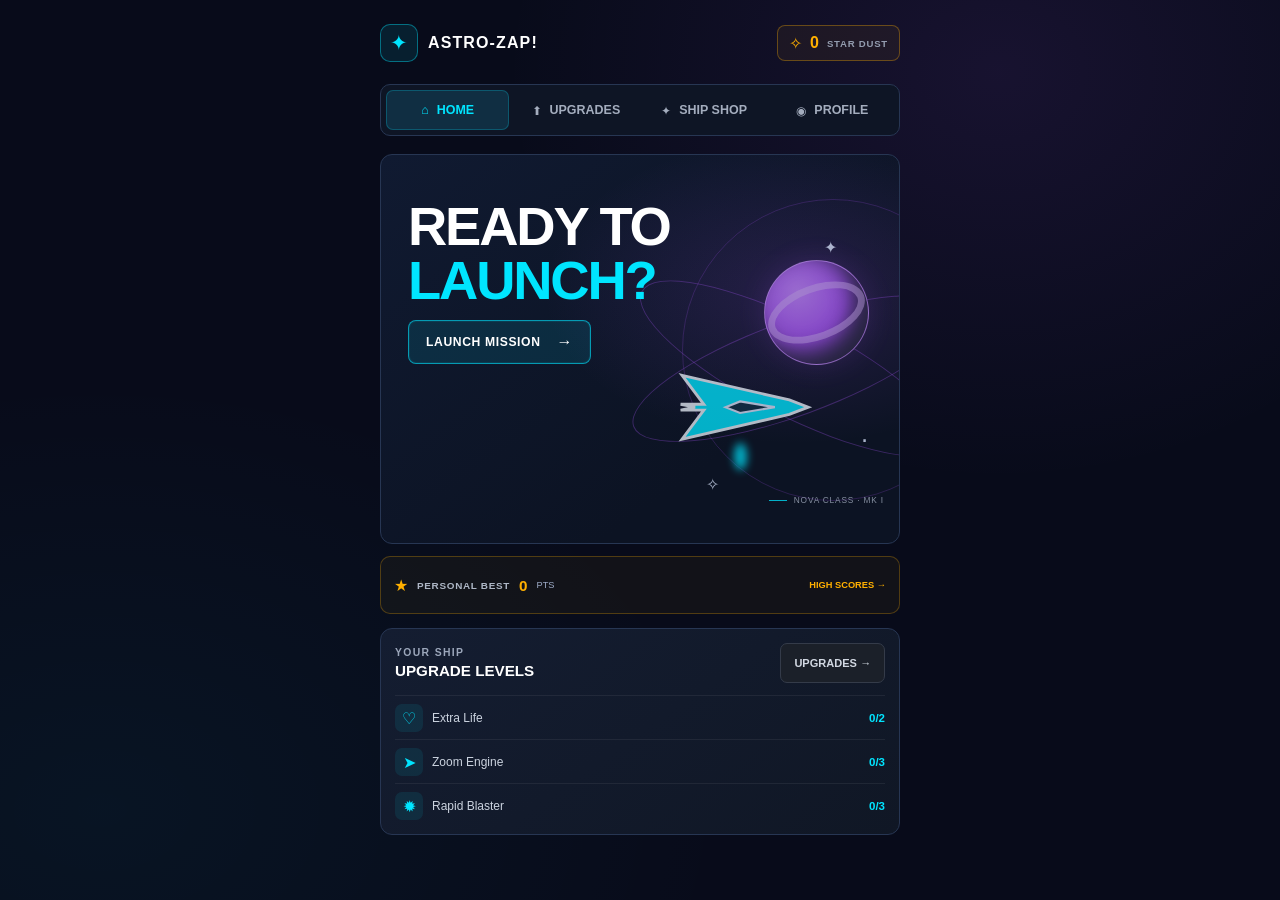
==== shooter.html @ 571e2b68 "new home screen" ====
<!DOCTYPE html>
<html lang="en">
<head>
  <meta charset="UTF-8">
  <meta name="viewport" content="width=device-width, initial-scale=1.0">
  <meta name="theme-color" content="#080B1A">
  <title>Astro-Zap! - Space Rock Blaster</title>
  <link rel="stylesheet" href="shooter.css">
</head>
<body>
  <main class="game home-screen">
    <header class="topbar">
      <a class="brand" href="#" data-view-link="home" aria-label="Astro-Zap home">
        <span class="brand-mark" aria-hidden="true">✦</span>
        <span class="brand-name">ASTRO-ZAP!</span>
      </a>
      <div class="wallet" aria-label="Star dust balance">
        <span aria-hidden="true">✧</span>
        <span id="dust">0</span>
        <span class="wallet-label">STAR DUST</span>
      </div>
    </header>

    <nav class="main-nav" aria-label="Main menu">
      <button class="nav-button active" type="button" data-view="home">⌂ <span>HOME</span></button>
      <button class="nav-button" type="button" data-view="upgrades">⬆ <span>UPGRADES</span></button>
      <button class="nav-button" type="button" data-view="shop">✦ <span>SHIP SHOP</span></button>
      <button class="nav-button" type="button" data-view="profile">◉ <span>PROFILE</span></button>
    </nav>

    <section class="page home-page" data-page="home">
      <div class="home-layout">
        <div class="hero-panel">
          <div class="hero-copy">
            <h1>READY TO<br><span>LAUNCH?</span></h1>
            <button class="primary-button" id="start-button" type="button">LAUNCH MISSION <span aria-hidden="true">→</span></button>
          </div>
          <div class="hero-art" aria-hidden="true">
            <div class="orbit orbit-one"></div>
            <div class="orbit orbit-two"></div>
            <div class="planet"></div>
            <div class="ship-preview" id="hero-ship">
              <span class="ship-flame"></span>
              <svg viewBox="0 0 100 72" role="presentation">
                <path class="ship-wing" d="M9 14 83 31 96 36 83 41 9 58 24 38H8l10-2-10-2h16z"></path>
                <path class="ship-glass" d="m49 32 24 4-24 4-10-4z"></path>
              </svg>
            </div>
            <span class="art-star star-a">✦</span><span class="art-star star-b">·</span><span class="art-star star-c">✧</span>
            <div class="hero-art-caption"><span class="caption-line"></span><span id="equipped-skin-label">NOVA CLASS · MK I</span></div>
          </div>
        </div>

      </div>
      <button class="home-best-card" type="button" data-view="scores" aria-label="View high scores">
        <span class="home-best-icon" aria-hidden="true">★</span>
        <span class="home-best-label">PERSONAL BEST</span>
        <strong id="home-best">0</strong>
        <span class="home-best-unit">PTS</span>
        <span class="home-best-link">HIGH SCORES →</span>
      </button>
      <section class="home-upgrade-panel" aria-labelledby="home-upgrades-title">
        <div class="home-upgrade-heading">
          <div><p class="eyebrow">YOUR SHIP</p><h2 id="home-upgrades-title">UPGRADE LEVELS</h2></div>
          <button class="text-button" type="button" data-view="upgrades">UPGRADES →</button>
        </div>
        <div class="home-upgrade-levels" id="home-upgrade-levels"></div>
      </section>
    </section>

    <section class="page menu-page profile-page" data-page="profile" hidden>
      <div class="page-heading"><div><p class="eyebrow">YOUR FLIGHT LOG</p><h1>PILOT PROFILE</h1><p>Your records and ship progress.</p></div><span class="page-badge">✧ <span class="dust-balance">0</span> DUST</span></div>
      <div class="profile-stats">
        <article class="profile-stat"><span class="record-icon">★</span><span><span class="record-label">PERSONAL BEST</span><strong id="profile-best">0</strong></span><span class="record-unit">PTS</span></article>
        <article class="profile-stat"><span class="record-icon dust-icon">✧</span><span><span class="record-label">STAR DUST</span><strong id="profile-dust">0</strong></span><span class="record-unit">DUST</span></article>
      </div>
      <div class="profile-upgrades-heading"><div><p class="eyebrow">YOUR SHIP</p><h2>UPGRADE LEVELS</h2></div><button class="text-button" type="button" data-view="upgrades">UPGRADE SHIP →</button></div>
      <div class="profile-upgrades" id="profile-upgrades"></div>
    </section>

    <section class="page menu-page" data-page="upgrades" hidden>
      <div class="page-heading"><div><p class="eyebrow">TUNE UP YOUR RIDE</p><h1>SHIP UPGRADES</h1><p>Small tweaks, big space-pilot energy.</p></div><span class="page-badge">✧ <span class="dust-balance">0</span> DUST</span></div>
      <div class="upgrade-grid" id="upgrade-list"></div>
    </section>

    <section class="page menu-page" data-page="shop" hidden>
      <div class="page-heading"><div><p class="eyebrow">LOOK COOL OUT THERE</p><h1>THE SHIP SHOP</h1><p>Pick a paint job and make the cosmos your runway.</p></div><span class="page-badge">✧ <span class="dust-balance">0</span> DUST</span></div>
      <div class="shop-grid" id="skin-list"></div>
    </section>

    <section class="page menu-page" data-page="scores" hidden>
      <div class="page-heading"><div><p class="eyebrow">YOUR GREATEST FLIGHT</p><h1>HIGH SCORES</h1><p>Your personal records are saved on this device.</p></div><span class="score-trophy">🏆</span></div>
      <div class="leaderboard-card">
        <div class="leaderboard-header"><span>RANK</span><span>PILOT</span><span>BEST RUN</span></div>
        <div class="leaderboard-row"><span class="rank-badge">01</span><span class="pilot-name"><span class="pilot-avatar">✦</span> YOU <small>LOCAL CHAMPION</small></span><strong id="leaderboard-best">0 <small>PTS</small></strong></div>
        <p class="leaderboard-note">Your top score is saved in this browser. Online leaderboards are not available yet.</p>
      </div>
    </section>

    <section class="game-page" id="game-page" hidden>
      <div class="game-bar">
        <button class="back-button" id="menu-button" type="button">☰ MENU</button>
        <div class="stats" aria-label="Current run stats">
          <div><span class="stat-label">SCORE</span><span class="stat-value" id="score">0000</span></div>
          <div><span class="stat-label">LIVES</span><span class="stat-value" id="lives">1</span></div>
        </div>
      </div>
      <div class="game-canvas-wrap">
        <canvas id="game-canvas" width="500" height="800" aria-label="Move the ship at the bottom, shoot asteroids falling from above"></canvas>
        <div class="overlay" id="overlay" hidden>
          <h2 id="overlay-title">PAUSED</h2>
          <p id="overlay-message"></p>
          <button class="primary-button" id="continue-button" type="button">CONTINUE</button>
          <button class="primary-button" id="replay-button" type="button" hidden>FLY AGAIN</button>
          <button class="text-button" id="quit-button" type="button">QUIT TO HANGAR</button>
        </div>
      </div>
      <p class="instructions">MOVE <strong>← →</strong><span>•</span> <strong>AUTO FIRE</strong><span>•</span> MENU <strong>MENU</strong></p>
      <div class="touch-controls" aria-label="Movement controls">
        <button type="button" data-key="ArrowLeft" aria-label="Move left">←</button>
        <button type="button" data-key="ArrowRight" aria-label="Move right">→</button>
      </div>
    </section>
  </main>

  <script>
    (() => {
      const canvas = document.querySelector("#game-canvas");
      const ctx = canvas.getContext("2d");
      const overlay = document.querySelector("#overlay");
      const overlayTitle = document.querySelector("#overlay-title");
      const overlayMessage = document.querySelector("#overlay-message");
      const replayButton = document.querySelector("#replay-button");
      const continueButton = document.querySelector("#continue-button");
      const quitButton = document.querySelector("#quit-button");
      const menuButton = document.querySelector("#menu-button");
      const scoreElement = document.querySelector("#score");
      const livesElement = document.querySelector("#lives");
      const dustElement = document.querySelector("#dust");
      const profileBestElement = document.querySelector("#profile-best");
      const homeBestElement = document.querySelector("#home-best");
      const profileDustElement = document.querySelector("#profile-dust");
      const profileUpgradeList = document.querySelector("#profile-upgrades");
      const homeUpgradeList = document.querySelector("#home-upgrade-levels");
      const bestScoreElement = document.querySelector("#leaderboard-best");
      const upgradeList = document.querySelector("#upgrade-list");
      const skinList = document.querySelector("#skin-list");
      const gamePage = document.querySelector("#game-page");
      const width = canvas.width;
      const height = canvas.height;
      const saveKey = "astroZapProgress";
      const upgradeInfo = {
        hull: { name: "Extra Life", description: "Start each mission with one more life.", icon: "♡", prices: [45, 135] },
        engine: { name: "Zoom Engine", description: "Movement speed multiplies with every level.", icon: "➤", prices: [35, 100, 280] },
        blaster: { name: "Rapid Blaster", description: "Fire rate multiplies with every level.", icon: "✹", prices: [40, 115, 320] }
      };
      const skins = [
        { id: "nova", name: "Nova", subtitle: "THE CLASSIC", color: "#00E5FF", price: 0 },
        { id: "sunbeam", name: "Sunbeam", subtitle: "GOLDEN GLOW", color: "#ffc766", price: 60 },
        { id: "berry", name: "Berry Blast", subtitle: "BERRY BRIGHT", color: "#ff77ba", price: 90 },
        { id: "mint", name: "Mint Chip", subtitle: "COOL & CRISP", color: "#73f0bd", price: 120 }
      ];
      const keys = new Set();
      const stars = Array.from({ length: 90 }, () => ({
        x: Math.random() * width,
        y: Math.random() * height,
        size: Math.random() * 1.8 + 0.4,
        speed: Math.random() * 22 + 10
      }));

      let player;
      let bullets;
      let asteroids;
      let particles;
      let score = 0;
      let lives = 1;
      let spawnTimer = 0;
      let shotTimer = 0;
      let cosmicSpawnTimer = 0;
      let lastTime = 0;
      let playing = false;
      let paused = false;
      let animationFrame = 0;
      let view = "home";
      let progress = loadProgress();

      function loadProgress() {
        const defaults = { dust: 0, best: 0, upgrades: { hull: 0, engine: 0, blaster: 0 }, ownedSkins: ["nova"], equippedSkin: "nova" };
        try {
          const saved = JSON.parse(localStorage.getItem(saveKey) || "null");
          if (!saved || typeof saved !== "object") return defaults;
          const upgrades = {};
          for (const [key, info] of Object.entries(upgradeInfo)) {
            upgrades[key] = Number.isInteger(saved.upgrades?.[key]) ? Math.max(0, Math.min(info.prices.length, saved.upgrades[key])) : 0;
          }
          const ownedSkins = Array.isArray(saved.ownedSkins) ? skins.filter(skin => skin.id === "nova" || saved.ownedSkins.includes(skin.id)).map(skin => skin.id) : ["nova"];
          return {
            dust: Number.isFinite(saved.dust) ? Math.max(0, Math.floor(saved.dust)) : 0,
            best: Number.isFinite(saved.best) ? Math.max(0, Math.floor(saved.best)) : 0,
            upgrades,
            ownedSkins,
            equippedSkin: ownedSkins.includes(saved.equippedSkin) ? saved.equippedSkin : "nova"
          };
        } catch (error) {
          console.warn("Could not load Astro-Zap progress; starting a fresh profile.", error);
          return defaults;
        }
      }

      function saveProgress() {
        try {
          localStorage.setItem(saveKey, JSON.stringify(progress));
        } catch (error) {
          console.error("Could not save Astro-Zap progress. Progress may not persist after closing this page.", error);
        }
      }

      function showView(nextView) {
        if (playing && nextView !== "game") return;
        view = nextView;
        document.querySelector(".game").classList.toggle("playing", nextView === "game");
        document.querySelector(".game").classList.toggle("home-screen", nextView === "home");
        document.querySelector(".game").classList.toggle("profile-screen", nextView === "profile");
        document.querySelectorAll("[data-page]").forEach(page => {
          page.hidden = page.dataset.page !== nextView;
        });
        gamePage.hidden = nextView !== "game";
        document.querySelectorAll(".nav-button").forEach(button => {
          button.classList.toggle("active", button.dataset.view === nextView);
        });
        document.querySelector(".main-nav").hidden = nextView === "game";
        if (nextView !== "game") renderProgress();
      }

      function equippedSkin() {
        return skins.find(skin => skin.id === progress.equippedSkin) || skins[0];
      }

      function renderProgress() {
        dustElement.textContent = progress.dust;
        homeBestElement.textContent = progress.best.toLocaleString();
        profileDustElement.textContent = progress.dust.toLocaleString();
        profileBestElement.textContent = progress.best.toLocaleString();
        bestScoreElement.textContent = `${progress.best.toLocaleString()} PTS`;
        document.querySelectorAll(".dust-balance").forEach(element => element.textContent = progress.dust);
        const skin = equippedSkin();
        document.querySelector("#equipped-skin-label").textContent = `${skin.name.toUpperCase()} CLASS · MK I`;
        document.querySelector("#hero-ship").style.setProperty("--ship-color", skin.color);
        renderHomeUpgradeLevels();
        renderProfileUpgrades();
        renderUpgrades();
        renderSkins();
      }

      function renderHomeUpgradeLevels() {
        homeUpgradeList.replaceChildren();
        for (const [id, info] of Object.entries(upgradeInfo)) {
          const level = progress.upgrades[id];
          const item = document.createElement("div");
          item.className = "home-upgrade-level";
          const icon = document.createElement("span");
          icon.className = "home-upgrade-icon";
          icon.textContent = info.icon;
          const name = document.createElement("span");
          name.className = "home-upgrade-name";
          name.textContent = info.name;
          const value = document.createElement("strong");
          value.textContent = `${level}/${info.prices.length}`;
          item.append(icon, name, value);
          homeUpgradeList.append(item);
        }
      }

      function renderProfileUpgrades() {
        profileUpgradeList.replaceChildren();
        for (const [id, info] of Object.entries(upgradeInfo)) {
          const level = progress.upgrades[id];
          const card = document.createElement("article");
          card.className = "profile-upgrade-card";
          const icon = document.createElement("span");
          icon.className = "upgrade-icon";
          icon.textContent = info.icon;
          const details = document.createElement("div");
          details.className = "profile-upgrade-details";
          const name = document.createElement("strong");
          name.textContent = info.name;
          const description = document.createElement("small");
          description.textContent = id === "hull"
            ? `Starts each run with ${1 + level} ${1 + level === 1 ? "life" : "lives"}`
            : id === "engine"
              ? `${Math.round((1.16 ** level - 1) * 100)}% movement speed bonus`
              : `${Math.round((1 / 0.82 ** level - 1) * 100)}% faster firing`;
          details.append(name, description);
          const levelText = document.createElement("span");
          levelText.className = "profile-upgrade-level";
          levelText.textContent = `LVL ${level}/${info.prices.length}`;
          card.append(icon, details, levelText);
          profileUpgradeList.append(card);
        }
      }

      function renderUpgrades() {
        upgradeList.replaceChildren();
        for (const [id, info] of Object.entries(upgradeInfo)) {
          const level = progress.upgrades[id];
          const maxed = level >= info.prices.length;
          const price = info.prices[level];
          const bonus = id === "hull"
            ? "+1 starting life"
            : id === "engine"
              ? `${Math.round((1.16 ** (level + 1) / 1.16 ** level - 1) * 100)}% faster movement`
              : `${Math.round((1 / 0.82 - 1) * 100)}% faster fire rate`;
          const card = document.createElement("article");
          card.className = "upgrade-card";
          card.innerHTML = `<div class="upgrade-card-top"><span class="upgrade-icon">${info.icon}</span><span class="level-chip">LEVEL ${level} / ${info.prices.length}</span></div><h2>${info.name}</h2><p>${info.description}</p><div class="level-track">${info.prices.map((_, index) => `<span class="${index < level ? "filled" : ""}"></span>`).join("")}</div><div class="upgrade-card-bottom"><span class="upgrade-bonus">${maxed ? "MAX LEVEL!" : bonus}</span><button class="buy-button" type="button" data-upgrade="${id}" ${maxed || progress.dust < price ? "disabled" : ""}>${maxed ? "MAXED" : `✧ ${price} · UPGRADE`}</button></div>`;
          upgradeList.append(card);
        }
      }

      function renderSkins() {
        skinList.replaceChildren();
        for (const skin of skins) {
          const owned = progress.ownedSkins.includes(skin.id);
          const equipped = progress.equippedSkin === skin.id;
          const card = document.createElement("article");
          card.className = `skin-card${equipped ? " equipped" : ""}`;
          card.innerHTML = `<div class="skin-preview" style="--skin-color:${skin.color}"><span class="preview-stars">✦　·　✧</span><svg viewBox="0 0 100 72" aria-hidden="true"><path d="M9 14 83 31 96 36 83 41 9 58 24 38H8l10-2-10-2h16z"></path><path class="preview-glass" d="m49 32 24 4-24 4-10-4z"></path></svg><span class="skin-rarity">${skin.subtitle}</span></div><div class="skin-card-footer"><span><strong>${skin.name}</strong><small>${skin.subtitle}</small></span><button class="skin-button" type="button" data-skin="${skin.id}" ${equipped || (!owned && progress.dust < skin.price) ? "disabled" : ""}>${equipped ? "EQUIPPED" : owned ? "EQUIP" : `✧ ${skin.price}`}</button></div>`;
          skinList.append(card);
        }
      }

      function buyUpgrade(id) {
        const info = upgradeInfo[id];
        if (!info) return;
        const level = progress.upgrades[id];
        const price = info.prices[level];
        if (price === undefined || progress.dust < price) return;
        progress.dust -= price;
        progress.upgrades[id]++;
        saveProgress();
        renderProgress();
      }

      function selectSkin(id) {
        const skin = skins.find(item => item.id === id);
        if (!skin) return;
        if (!progress.ownedSkins.includes(id)) {
          if (progress.dust < skin.price) return;
          progress.dust -= skin.price;
          progress.ownedSkins.push(id);
        }
        progress.equippedSkin = id;
        saveProgress();
        renderProgress();
      }

      function resetGame() {
        player = {
          x: width / 2,
          y: height - 70,
          radius: 16,
          speed: 260 * 1.16 ** progress.upgrades.engine,
          invulnerable: 0,
          lives: 1 + progress.upgrades.hull
        };
        bullets = [];
        asteroids = [];
        particles = [];
        score = 0;
        lives = player.lives;
        spawnTimer = 0.5;
        shotTimer = 0;
        cosmicSpawnTimer = 0;
        scoreElement.textContent = "0000";
        livesElement.textContent = lives;
      }

      function startGame() {
        cancelAnimationFrame(animationFrame);
        resetGame();
        keys.clear();
        playing = true;
        paused = false;
        showView("game");
        overlay.hidden = true;
        lastTime = performance.now();
        animationFrame = requestAnimationFrame(loop);
      }

      function endGame() {
        playing = false;
        paused = false;
        const earnedDust = Math.floor(score / 10);
        progress.dust += earnedDust;
        const newRecord = score > progress.best;
        progress.best = Math.max(progress.best, score);
        saveProgress();
        renderProgress();
        overlayTitle.textContent = newRecord ? "NEW PERSONAL BEST!" : "MISSION COMPLETE!";
        overlayMessage.textContent = `You scored ${score} points and collected ${earnedDust} Star Dust.`;
        continueButton.hidden = true;
        replayButton.hidden = false;
        quitButton.textContent = "QUIT";
        overlay.hidden = false;
      }

      function addAsteroid() {
        const rare = Math.random() < 0.02;
        const radius = rare ? 22 + Math.random() * 13 : 15 + Math.random() * 28;
        asteroids.push({
          x: radius + Math.random() * (width - radius * 2),
          y: -radius,
          radius,
          speed: rare
            ? (110 + Math.random() * 45 + Math.min(score * 0.12, 100)) * 1.5
            : 90 + Math.random() * 65 + Math.min(score * 0.12, 100),
          hp: rare ? 3 : radius < 25 ? 1 : radius < 35 ? 2 : 3,
          maxHp: rare ? 3 : radius < 25 ? 1 : radius < 35 ? 2 : 3,
          points: rare ? 75 : radius < 25 ? 10 : radius < 35 ? 20 : 30,
          rare,
          rotation: Math.random() * Math.PI * 2,
          spin: (Math.random() - 0.5) * 2.3,
          shape: Array.from({ length: 9 }, () => 0.76 + Math.random() * 0.38)
        });
      }

      function addCosmicObject(kind) {
        const objectSettings = {
          planet: { radius: 38, hp: 4, points: 100, speed: 82 + Math.random() * 24 },
          galaxy: { radius: 48, hp: 6, points: 200, speed: 72 + Math.random() * 20 },
          universe: { radius: 58, hp: 8, points: 300, speed: 62 + Math.random() * 18 }
        };
        const settings = objectSettings[kind];
        asteroids.push({
          kind,
          x: settings.radius + 10 + Math.random() * (width - (settings.radius + 10) * 2),
          y: -settings.radius,
          radius: settings.radius,
          speed: settings.speed,
          hp: settings.hp,
          maxHp: settings.hp,
          points: settings.points,
          rotation: Math.random() * Math.PI * 2,
          spin: (Math.random() - 0.5) * 0.35
        });
      }

      function burst(x, y, color, count) {
        for (let i = 0; i < count; i++) {
          const angle = Math.random() * Math.PI * 2;
          const speed = 35 + Math.random() * 150;
          particles.push({
            x, y,
            vx: Math.cos(angle) * speed,
            vy: Math.sin(angle) * speed,
            life: 0.25 + Math.random() * 0.45,
            maxLife: 0.7,
            size: 1.5 + Math.random() * 3,
            color
          });
        }
      }

      function movePlayer(delta) {
        let x = 0;
        if (keys.has("ArrowLeft") || keys.has("KeyA")) x--;
        if (keys.has("ArrowRight") || keys.has("KeyD")) x++;
        player.x = Math.max(player.radius + 8, Math.min(width - player.radius - 8, player.x + x * player.speed * delta));
      }

      function update(delta) {
        for (const star of stars) {
          star.y += star.speed * delta;
          if (star.y > height) {
            star.y = 0;
            star.x = Math.random() * width;
          }
        }

        movePlayer(delta);
        player.invulnerable = Math.max(0, player.invulnerable - delta);
        shotTimer -= delta;
        if (shotTimer <= 0) {
          bullets.push({ x: player.x, y: player.y - 20, speed: 510 });
          shotTimer = Math.max(0.055, 0.2 * 0.82 ** progress.upgrades.blaster);
        }

        spawnTimer -= delta;
        if (spawnTimer <= 0) {
          addAsteroid();
          spawnTimer = Math.max(0.38, 1.05 - score / 1800) + Math.random() * 0.45;
        }

        cosmicSpawnTimer -= delta;
        const cosmicStage = score >= 3000 ? "universe" : score >= 1500 ? "galaxy" : score >= 500 ? "planet" : null;
        if (cosmicStage && cosmicSpawnTimer <= 0) {
          addCosmicObject(cosmicStage);
          cosmicSpawnTimer = cosmicStage === "planet" ? 8 : cosmicStage === "galaxy" ? 10 : 12;
        }

        for (const bullet of bullets) bullet.y -= bullet.speed * delta;
        bullets = bullets.filter(bullet => bullet.y > -10);

        for (const asteroid of asteroids) {
          asteroid.y += asteroid.speed * delta;
          asteroid.rotation += asteroid.spin * delta;
          if (asteroid.y > height + asteroid.radius) asteroid.gone = true;
        }

        for (const asteroid of asteroids) {
          for (const bullet of bullets) {
            const dx = asteroid.x - bullet.x;
            const dy = asteroid.y - bullet.y;
            if (!asteroid.gone && !bullet.gone && dx * dx + dy * dy < asteroid.radius * asteroid.radius) {
              bullet.gone = true;
              asteroid.hp--;
              if (asteroid.hp <= 0) {
                asteroid.gone = true;
                score += asteroid.points;
                scoreElement.textContent = String(score).padStart(4, "0");
                burst(asteroid.x, asteroid.y, asteroid.rare ? "#FF477E" : "#FFB000", asteroid.rare ? 26 : 15);
              } else {
                burst(asteroid.x, asteroid.y, "#DCE7FF", 5);
              }
            }
          }

          const dx = asteroid.x - player.x;
          const dy = asteroid.y - player.y;
          const hitDistance = asteroid.radius + player.radius * 0.7;
          if (!asteroid.gone && player.invulnerable <= 0 && dx * dx + dy * dy < hitDistance * hitDistance) {
            asteroid.gone = true;
            lives--;
            livesElement.textContent = lives;
            player.invulnerable = 1.2;
            burst(player.x, player.y, "#FF477E", 22);
            if (lives <= 0) {
              endGame();
              return;
            }
          }
        }

        bullets = bullets.filter(bullet => !bullet.gone);
        asteroids = asteroids.filter(asteroid => !asteroid.gone);
        for (const particle of particles) {
          particle.x += particle.vx * delta;
          particle.y += particle.vy * delta;
          particle.life -= delta;
        }
        particles = particles.filter(particle => particle.life > 0);
      }

      function drawShip() {
        if (player.invulnerable > 0 && Math.floor(player.invulnerable * 12) % 2 === 0) return;
        const color = equippedSkin().color;
        ctx.save();
        ctx.translate(player.x, player.y);
        ctx.shadowBlur = 18;
        ctx.shadowColor = color;
        ctx.fillStyle = color;
        ctx.beginPath();
        ctx.moveTo(0, -22);
        ctx.lineTo(-15, 15);
        ctx.lineTo(0, 9);
        ctx.lineTo(15, 15);
        ctx.closePath();
        ctx.fill();
        ctx.fillStyle = color;
        ctx.beginPath();
        ctx.moveTo(-5, 14);
        ctx.lineTo(0, 25 + Math.random() * 8);
        ctx.lineTo(5, 14);
        ctx.closePath();
        ctx.fill();
        ctx.restore();
      }

      function drawAsteroid(asteroid) {
        if (asteroid.kind) {
          drawCosmicObject(asteroid);
          drawAsteroidHealth(asteroid);
          return;
        }
        const rainbowHue = (performance.now() / 8 + asteroid.rotation * 50) % 360;
        const rockColor = asteroid.rare ? `hsl(${rainbowHue} 95% 62%)` : "#A855F7";
        ctx.save();
        ctx.translate(asteroid.x, asteroid.y);
        ctx.rotate(asteroid.rotation);
        ctx.shadowBlur = 12;
        ctx.shadowColor = rockColor;
        ctx.fillStyle = rockColor;
        ctx.strokeStyle = asteroid.rare ? `hsl(${(rainbowHue + 65) % 360} 100% 82%)` : "#D8B4FE";
        ctx.lineWidth = 2;
        ctx.beginPath();
        asteroid.shape.forEach((scale, index) => {
          const angle = index / asteroid.shape.length * Math.PI * 2;
          const x = Math.cos(angle) * asteroid.radius * scale;
          const y = Math.sin(angle) * asteroid.radius * scale;
          if (index === 0) ctx.moveTo(x, y);
          else ctx.lineTo(x, y);
        });
        ctx.closePath();
        ctx.fill();
        ctx.stroke();
        if (asteroid.rare) {
          ctx.strokeStyle = `hsl(${(rainbowHue + 180) % 360} 100% 68%)`;
          ctx.lineWidth = 1.5;
          ctx.beginPath();
          ctx.arc(0, 0, asteroid.radius + 5, 0, Math.PI * 2);
          ctx.stroke();
        }
        ctx.restore();
        if (asteroid.maxHp > 1) drawAsteroidHealth(asteroid);
      }

      function drawAsteroidHealth(asteroid) {
        const barWidth = asteroid.radius * 1.2;
        ctx.save();
        ctx.fillStyle = "#202638";
        ctx.fillRect(asteroid.x - barWidth / 2, asteroid.y + asteroid.radius + 8, barWidth, 3);
        ctx.fillStyle = asteroid.kind ? "#FFB000" : asteroid.rare ? "#FFB000" : "#00E5FF";
        ctx.fillRect(asteroid.x - barWidth / 2, asteroid.y + asteroid.radius + 8, barWidth * asteroid.hp / asteroid.maxHp, 3);
        ctx.restore();
      }

      function drawCosmicObject(object) {
        ctx.save();
        ctx.translate(object.x, object.y);
        ctx.rotate(object.rotation);
        const palette = object.kind === "planet"
          ? ["#69d6ff", "#5431a8"]
          : object.kind === "galaxy"
            ? ["#ff9aeb", "#6a35d4"]
            : ["#fff2a6", "#e64e9d"];
        const glow = ctx.createRadialGradient(-object.radius * 0.35, -object.radius * 0.4, object.radius * 0.08, 0, 0, object.radius);
        glow.addColorStop(0, palette[0]);
        glow.addColorStop(1, palette[1]);
        ctx.shadowColor = palette[0];
        ctx.shadowBlur = 20;
        ctx.fillStyle = glow;
        if (object.kind === "planet") {
          ctx.strokeStyle = `${palette[0]}cc`;
          ctx.lineWidth = 4;
          ctx.beginPath();
          ctx.ellipse(0, 0, object.radius * 1.45, object.radius * 0.35, 0, 0, Math.PI * 2);
          ctx.stroke();
          ctx.beginPath();
          ctx.arc(0, 0, object.radius, 0, Math.PI * 2);
          ctx.fill();
        } else if (object.kind === "galaxy") {
          ctx.beginPath();
          ctx.ellipse(0, 0, object.radius, object.radius * 0.58, 0, 0, Math.PI * 2);
          ctx.fill();
          ctx.strokeStyle = "#f4d8ffbb";
          ctx.lineWidth = 2;
          for (let arm = 0; arm < 3; arm++) {
            ctx.beginPath();
            ctx.ellipse(0, 0, object.radius * (0.45 + arm * 0.18), object.radius * (0.2 + arm * 0.07), arm * Math.PI / 3, 0, Math.PI * 2);
            ctx.stroke();
          }
          ctx.fillStyle = "#fff5ff";
          ctx.beginPath();
          ctx.arc(0, 0, object.radius * 0.12, 0, Math.PI * 2);
          ctx.fill();
        } else {
          ctx.beginPath();
          ctx.arc(0, 0, object.radius, 0, Math.PI * 2);
          ctx.fill();
          ctx.fillStyle = "#101326";
          ctx.beginPath();
          ctx.arc(0, 0, object.radius * 0.36, 0, Math.PI * 2);
          ctx.fill();
          ctx.strokeStyle = "#fff2aacc";
          ctx.lineWidth = 3;
          ctx.beginPath();
          ctx.ellipse(0, 0, object.radius * 1.25, object.radius * 0.48, 0, 0, Math.PI * 2);
          ctx.stroke();
        }
        ctx.restore();
      }

      function drawSpaceBackground() {
        ctx.fillStyle = "#080B1A";
        ctx.fillRect(0, 0, width, height);
        ctx.save();
        ctx.fillStyle = "#DCE7FF";
        for (const star of stars) {
          ctx.globalAlpha = 0.35 + star.size / 3;
          ctx.fillRect(star.x, star.y, star.size, star.size);
        }
        ctx.restore();
      }

      function draw() {
        ctx.clearRect(0, 0, width, height);
        drawSpaceBackground();

        ctx.save();
        ctx.shadowBlur = 12;
        ctx.shadowColor = "#38BDF8";
        ctx.fillStyle = "#38BDF8";
        for (const bullet of bullets) {
          ctx.beginPath();
          ctx.ellipse(bullet.x, bullet.y, 2.5, 8, 0, 0, Math.PI * 2);
          ctx.fill();
        }
        ctx.restore();

        for (const asteroid of asteroids) drawAsteroid(asteroid);
        for (const particle of particles) {
          ctx.globalAlpha = Math.max(0, particle.life / particle.maxLife);
          ctx.fillStyle = particle.color;
          ctx.fillRect(particle.x, particle.y, particle.size, particle.size);
        }
        ctx.globalAlpha = 1;
        drawShip();
      }

      function loop(now) {
        if (!playing || paused) return;
        const delta = Math.min((now - lastTime) / 1000, 0.04);
        lastTime = now;
        update(delta);
        draw();
        if (playing) animationFrame = requestAnimationFrame(loop);
      }

      function pauseGame() {
        if (!playing || paused) return;
        paused = true;
        cancelAnimationFrame(animationFrame);
        keys.clear();
        overlayTitle.textContent = "PAUSED";
        overlayMessage.textContent = "Take a breather, pilot.";
        continueButton.hidden = false;
        replayButton.hidden = true;
        quitButton.textContent = "QUIT";
        overlay.hidden = false;
      }

      function continueGame() {
        if (!playing || !paused) return;
        paused = false;
        keys.clear();
        overlay.hidden = true;
        lastTime = performance.now();
        animationFrame = requestAnimationFrame(loop);
      }

      function quitToHangar() {
        playing = false;
        paused = false;
        cancelAnimationFrame(animationFrame);
        keys.clear();
        overlay.hidden = true;
        showView("home");
      }

      window.addEventListener("keydown", event => {
        if (["ArrowLeft", "ArrowRight", "ArrowUp", "ArrowDown"].includes(event.code)) event.preventDefault();
        keys.add(event.code);
      });
      window.addEventListener("keyup", event => keys.delete(event.code));
      window.addEventListener("blur", () => keys.clear());
      document.querySelectorAll("[data-view]").forEach(button => {
        button.addEventListener("click", () => showView(button.dataset.view));
      });
      document.querySelectorAll("[data-view-link]").forEach(button => {
        button.addEventListener("click", event => {
          event.preventDefault();
          showView(button.dataset.viewLink);
        });
      });
      document.querySelector("#start-button").addEventListener("click", startGame);
      replayButton.addEventListener("click", startGame);
      menuButton.addEventListener("click", pauseGame);
      continueButton.addEventListener("click", continueGame);
      quitButton.addEventListener("click", quitToHangar);
      window.addEventListener("keydown", event => {
        if (event.code === "Escape" && playing && !paused) {
          event.preventDefault();
          pauseGame();
        }
      });
      upgradeList.addEventListener("click", event => {
        const button = event.target.closest("[data-upgrade]");
        if (button) buyUpgrade(button.dataset.upgrade);
      });
      skinList.addEventListener("click", event => {
        const button = event.target.closest("[data-skin]");
        if (button) selectSkin(button.dataset.skin);
      });
      document.querySelectorAll(".touch-controls button").forEach(button => {
        const key = button.dataset.key;
        button.addEventListener("pointerdown", event => {
          event.preventDefault();
          keys.add(key);
          if (button.setPointerCapture) button.setPointerCapture(event.pointerId);
          button.classList.add("pressed");
        });
        const release = () => {
          keys.delete(key);
          button.classList.remove("pressed");
        };
        button.addEventListener("pointerup", release);
        button.addEventListener("pointercancel", release);
        button.addEventListener("lostpointercapture", release);
      });

      resetGame();
      draw();
      renderProgress();
    })();
  </script>
</body>
</html>
---- shooter.css ----
:root {
  color-scheme: dark;
  font-family: "Segoe UI", sans-serif;
  --space: #080B1A;
  --panel: #11182a;
  --panel-raised: #151e34;
  --line: #273653;
  --cyan: #00E5FF;
  --purple: #A855F7;
  --pink: #FF477E;
  --blue: #38BDF8;
  --gold: #FFB000;
  --star: #DCE7FF;
  --white: #FFFFFF;
  --muted: #9eacc8;
  background: var(--space);
  color: #FFFFFF;
  font-synthesis: none;
}

* { box-sizing: border-box; }
[hidden] { display: none !important; }

body {
  min-width: 320px;
  min-height: 100vh;
  margin: 0;
  padding: 24px 18px 40px;
  background:
    radial-gradient(ellipse at 78% 8%, #A855F719, transparent 35%),
    radial-gradient(ellipse at 8% 90%, #00E5FF0b, transparent 38%),
    var(--space);
}

button { font: inherit; }
button:focus-visible, a:focus-visible { outline: 3px solid #b9c8ff; outline-offset: 3px; }
.game { width: min(100%, 960px); margin: 0 auto; }
.game.home-screen, .game.profile-screen { width: min(100%, 520px); }

.topbar, .brand, .wallet, .main-nav, .nav-button, .home-layout, .section-heading,
.record-row, .daily-card, .quick-shop, .page-heading, .upgrade-card-top,
.upgrade-card-bottom, .skin-card-footer, .game-bar, .stats {
  display: flex;
  align-items: center;
}

.topbar { justify-content: space-between; margin-bottom: 22px; }
.brand { gap: 10px; color: inherit; text-decoration: none; }
.brand-mark { display: grid; width: 38px; height: 38px; place-items: center; border: 1px solid #00E5FF66; border-radius: 10px; background: #00E5FF18; color: var(--cyan); font-size: 1.3rem; }
.brand-name, .brand-tag { display: block; }
.brand-name { font-size: 1rem; font-weight: 800; letter-spacing: 0.07em; }
.brand-tag { margin-top: 3px; color: #8992a5; font-size: 0.6rem; letter-spacing: 0.12em; }
.wallet { gap: 8px; min-height: 36px; border: 1px solid #FFB00055; border-radius: 8px; padding: 0 11px; background: #FFB0000d; color: var(--gold); font-weight: 700; }
.wallet-label { color: #939caf; font-size: 0.6rem; letter-spacing: 0.08em; }

.main-nav { gap: 5px; margin-bottom: 18px; border: 1px solid var(--line); border-radius: 10px; padding: 5px; background: #0e1525; }
.nav-button { flex: 1; justify-content: center; gap: 8px; min-height: 40px; border: 0; border-radius: 7px; background: transparent; color: #a4adbe; cursor: pointer; font-size: 0.78rem; font-weight: 700; }
.nav-button:hover { background: #1b2940; color: var(--white); }
.nav-button.active { background: #102e42; color: var(--cyan); box-shadow: inset 0 0 0 1px #00E5FF3b; }
.page { animation: fade-in 160ms ease both; }
@keyframes fade-in { from { opacity: 0; } to { opacity: 1; } }

.home-layout { align-items: stretch; flex-direction: column; gap: 16px; }
.home-upgrade-panel { margin-top: 14px; border: 1px solid var(--line); border-radius: 12px; padding: 14px; background: linear-gradient(145deg, #141d31, #101725); }
.home-upgrade-heading { display: flex; align-items: center; justify-content: space-between; gap: 10px; }
.home-upgrade-heading h2 { margin: 4px 0 0; font-size: 0.95rem; }
.home-upgrade-heading .text-button { min-height: 40px; white-space: nowrap; }
.home-upgrade-levels { display: grid; gap: 7px; margin-top: 12px; }
.home-upgrade-level { display: flex; min-width: 0; align-items: center; gap: 9px; border-top: 1px solid #ffffff10; padding-top: 8px; }
.home-upgrade-icon { display: grid; width: 28px; height: 28px; flex: 0 0 28px; place-items: center; border-radius: 7px; background: #00E5FF17; color: var(--cyan); }
.home-upgrade-name { flex: 1; color: #cbd3df; font-size: 0.75rem; }
.home-upgrade-level strong { color: var(--cyan); font-size: 0.72rem; }
.home-best-card { display: flex; width: 100%; min-height: 58px; align-items: center; gap: 9px; margin-top: 12px; border: 1px solid #FFB00044; border-radius: 10px; padding: 10px 13px; background: #FFB0000b; color: inherit; text-align: left; cursor: pointer; }
.home-best-card:hover { border-color: #FFB00099; background: #FFB00012; }
.home-best-icon { color: var(--gold); font-size: 1rem; }
.home-best-label { color: #aeb7c6; font-size: 0.62rem; font-weight: 700; letter-spacing: 0.07em; }
.home-best-card strong { color: var(--gold); font-size: 0.95rem; }
.home-best-unit { color: var(--muted); font-size: 0.58rem; }
.home-best-link { margin-left: auto; color: var(--gold); font-size: 0.58rem; font-weight: 800; white-space: nowrap; }
.hero-panel, .pilot-card, .daily-card, .quick-shop, .upgrade-card, .leaderboard-card, .skin-card {
  border: 1px solid var(--line);
  border-radius: 12px;
  background: var(--panel);
}
.hero-panel { position: relative; display: flex; min-height: 390px; flex: 0 0 auto; flex-direction: column; justify-content: space-between; overflow: hidden; padding: 27px; background: radial-gradient(ellipse at 80% 35%, #A855F728, transparent 43%), linear-gradient(145deg, #101a31, #0c1323 72%); }
.hero-copy { position: relative; z-index: 2; max-width: 380px; }
.eyebrow { margin: 0; color: #9ca7bb; font-size: 0.65rem; font-weight: 700; letter-spacing: 0.13em; }
.live-dot { display: inline-block; width: 7px; height: 7px; margin-right: 5px; border-radius: 50%; background: #39FF14; box-shadow: 0 0 9px #39FF1466; }
.hero-copy h1, .page-heading h1 { margin: 18px 0 11px; font-size: clamp(2.3rem, 5vw, 3.4rem); font-weight: 850; letter-spacing: -0.04em; line-height: 1; }
.hero-copy h1 span { color: var(--cyan); }
.hero-description { max-width: 315px; margin: 0 0 20px; color: #bac2d0; font-size: 0.9rem; line-height: 1.6; }
.primary-button { display: inline-flex; min-height: 44px; align-items: center; justify-content: center; gap: 16px; border: 1px solid #00E5FF99; border-radius: 8px; padding: 0 17px; background: #00E5FF1c; color: var(--white); cursor: pointer; font-size: 0.76rem; font-weight: 800; letter-spacing: 0.05em; box-shadow: inset 0 0 0 1px #00E5FF16; }
.primary-button:hover { background: #00E5FF32; }
.primary-button span { font-size: 1rem; }
.reward-hint { margin: 10px 0 0; color: #9ca7bb; font-size: 0.72rem; }
.hero-art { position: absolute; z-index: 0; inset: 0 0 0 auto; width: 52%; overflow: hidden; opacity: 0.75; }
.hero-art::before { position: absolute; top: 44px; right: -85px; width: 300px; height: 300px; border: 1px solid #A855F744; border-radius: 50%; content: ""; }
.orbit { position: absolute; top: 166px; right: -64px; width: 340px; height: 95px; border: 1px solid #A855F766; border-radius: 50%; transform: rotate(-20deg); }
.orbit-two { transform: rotate(27deg); }
.planet { position: absolute; top: 105px; right: 30px; width: 105px; height: 105px; border: 1px solid #D8B4FE88; border-radius: 50%; background: radial-gradient(circle at 32% 30%, #C084FC, #A855F7 48%, #522383); box-shadow: 0 0 30px #A855F733, inset -13px -10px 22px #28283f; }
.planet::after { position: absolute; inset: 24px 1px; border: 7px solid #D8B4FE88; border-radius: 50%; content: ""; transform: rotate(-20deg); }
.ship-preview { --ship-color: #70eaff; position: absolute; z-index: 2; top: 200px; right: 85px; width: 145px; animation: float 3s ease-in-out infinite; }
.ship-preview svg { display: block; width: 100%; }
.ship-wing { fill: var(--ship-color); stroke: #e9f1fa; stroke-width: 2; }
.ship-glass { fill: #123047; stroke: #DCE7FF; stroke-width: 1.5; }
.ship-flame { position: absolute; top: 84%; left: 45%; width: 13px; height: 27px; border-radius: 50%; background: var(--cyan); filter: blur(4px); }
@keyframes float { 50% { translate: 0 -7px; } }
.art-star { position: absolute; color: var(--star); }
.star-a { top: 83px; right: 62px; }
.star-b { top: 270px; right: 31px; font-size: 1.6rem; }
.star-c { top: 320px; right: 180px; }
.hero-art-caption { position: absolute; right: 15px; bottom: 38px; display: flex; align-items: center; gap: 7px; color: #aeb8ca; font-size: 0.52rem; letter-spacing: 0.1em; }
.caption-line { width: 18px; height: 1px; background: var(--cyan); }
.hero-bottom { display: flex; justify-content: space-between; gap: 8px; border-top: 1px solid #ffffff14; padding-top: 11px; color: #939db0; font-size: 0.53rem; letter-spacing: 0.07em; }

.pilot-column { display: flex; flex: 1; flex-direction: column; gap: 11px; }
.pilot-card { padding: 18px 15px 8px; background: linear-gradient(145deg, #141d31, #101725); }
.section-heading { justify-content: space-between; margin-bottom: 9px; }
.section-heading h2 { margin: 4px 0 0; font-size: 0.95rem; }
.heading-icon { color: var(--gold); }
.record-row { gap: 10px; min-height: 54px; border-top: 1px solid #ffffff10; }
.record-icon { display: grid; width: 30px; height: 30px; flex: 0 0 30px; place-items: center; border-radius: 8px; background: #A855F71b; color: #D8B4FE; }
.dust-icon { background: #FFB0001b; color: var(--gold); }
.record-row > span:nth-child(2) { display: grid; gap: 3px; }
.record-label { color: #929caf; font-size: 0.54rem; letter-spacing: 0.08em; }
.record-row strong { font-size: 0.95rem; }
.record-unit { margin-left: auto; color: #8f99ac; font-size: 0.52rem; }
.profile-stats { display: grid; grid-template-columns: 1fr 1fr; gap: 10px; }
.profile-stat { display: flex; min-width: 0; align-items: center; gap: 10px; border: 1px solid var(--line); border-radius: 10px; padding: 14px 12px; background: linear-gradient(145deg, #141d31, #101725); }
.profile-stat > span:nth-child(2) { display: grid; gap: 4px; min-width: 0; }
.profile-stat strong { overflow: hidden; font-size: 1rem; text-overflow: ellipsis; }
.profile-upgrades-heading { display: flex; align-items: center; justify-content: space-between; gap: 10px; margin: 22px 0 10px; }
.profile-upgrades-heading h2 { margin: 4px 0 0; font-size: 1rem; }
.profile-upgrades-heading .text-button { white-space: nowrap; }
.profile-upgrades { display: grid; gap: 9px; }
.profile-upgrade-card { display: flex; align-items: center; gap: 11px; border: 1px solid var(--line); border-radius: 10px; padding: 11px; background: var(--panel); }
.profile-upgrade-details { display: grid; flex: 1; gap: 4px; min-width: 0; }
.profile-upgrade-details strong { font-size: 0.82rem; }
.profile-upgrade-details small { color: var(--muted); font-size: 0.68rem; }
.profile-upgrade-level { flex: 0 0 auto; border: 1px solid #3a414e; border-radius: 20px; padding: 5px 8px; color: var(--cyan); font-size: 0.62rem; font-weight: 800; }
.daily-card { gap: 12px; padding: 13px; background: #151a2b; }
.daily-icon { color: var(--pink); font-size: 1.35rem; }
.daily-card p:last-child { margin: 4px 0 0; color: #b9c1cf; font-size: 0.74rem; line-height: 1.45; }
.quick-shop { gap: 11px; width: 100%; padding: 12px; color: inherit; text-align: left; cursor: pointer; }
.quick-shop:hover { border-color: #00E5FF88; }
.quick-shop-icon { color: var(--cyan); }
.quick-shop strong, .quick-shop small { display: block; }
.quick-shop strong { font-size: 0.65rem; }
.quick-shop small { margin-top: 4px; color: #9ca6b9; font-size: 0.64rem; }
.quick-arrow { margin-left: auto; color: var(--cyan); }

.menu-page { min-height: 400px; }
.page-heading { justify-content: space-between; gap: 15px; margin: 8px 2px 20px; }
.page-heading h1 { margin: 8px 0 5px; font-size: clamp(1.8rem, 4vw, 2.5rem); }
.page-heading p:last-child { margin: 0; color: #aab3c2; font-size: 0.82rem; }
.page-badge { display: inline-flex; align-items: center; gap: 7px; border: 1px solid #FFB00055; border-radius: 8px; padding: 8px 11px; background: #FFB0000d; color: var(--gold); font-size: 0.67rem; }
.score-trophy { font-size: 1.8rem; }
.upgrade-grid { display: grid; grid-template-columns: repeat(3, minmax(0, 1fr)); gap: 12px; }
.upgrade-card { min-height: 215px; padding: 17px; }
.upgrade-card-top { justify-content: space-between; gap: 6px; }
.upgrade-icon { display: grid; width: 38px; height: 38px; place-items: center; border-radius: 9px; background: #00E5FF17; color: var(--cyan); font-size: 1.2rem; }
.level-chip { border: 1px solid #3a414e; border-radius: 20px; padding: 5px 7px; color: #aab3c2; font-size: 0.52rem; white-space: nowrap; }
.upgrade-card h2 { margin: 17px 0 6px; font-size: 0.98rem; }
.upgrade-card > p { min-height: 36px; margin: 0; color: #aab3c2; font-size: 0.72rem; line-height: 1.45; }
.level-track { display: flex; gap: 5px; margin: 15px 0; }
.level-track span { height: 4px; flex: 1; border-radius: 4px; background: #353b47; }
.level-track span.filled { background: var(--cyan); box-shadow: 0 0 8px #00E5FF44; }
.upgrade-card-bottom { justify-content: space-between; gap: 8px; }
.upgrade-bonus { color: #c1c8d4; font-size: 0.59rem; }
.buy-button, .skin-button { min-height: 32px; border: 1px solid #38BDF866; border-radius: 7px; padding: 0 9px; background: #38BDF817; color: var(--white); cursor: pointer; font-size: 0.57rem; font-weight: 700; white-space: nowrap; }
.buy-button:not(:disabled):hover, .skin-button:not(:disabled):hover { background: #38BDF833; }
.buy-button:disabled, .skin-button:disabled { border-color: #353a43; background: #252a32; color: #8790a0; cursor: not-allowed; }

.shop-grid { display: grid; grid-template-columns: repeat(4, minmax(0, 1fr)); gap: 12px; }
.skin-card { overflow: hidden; }
.skin-card.equipped { border-color: var(--cyan); box-shadow: 0 0 0 1px #00E5FF26; }
.skin-preview { position: relative; display: grid; height: 140px; place-items: center; overflow: hidden; background: radial-gradient(ellipse at center, #A855F71a, transparent 65%), #0d1424; }
.skin-preview::before { position: absolute; width: 155px; height: 50px; border: 1px solid #A855F744; border-radius: 50%; content: ""; transform: rotate(-20deg); }
.skin-preview svg { z-index: 1; width: 95px; }
.skin-preview svg path:first-child { fill: var(--skin-color); stroke: #e7edf6; stroke-width: 2; }
.skin-preview svg .preview-glass { fill: #123047; stroke: #DCE7FF; stroke-width: 1.5; }
.preview-stars { position: absolute; top: 12px; left: 12px; color: var(--star); font-size: 0.72rem; }
.skin-rarity { position: absolute; bottom: 10px; color: #a8b1c1; font-size: 0.5rem; letter-spacing: 0.09em; }
.skin-card-footer { justify-content: space-between; gap: 6px; min-height: 57px; padding: 8px 10px; }
.skin-card-footer strong, .skin-card-footer small { display: block; }
.skin-card-footer strong { font-size: 0.72rem; }
.skin-card-footer small { margin-top: 3px; color: #9ca6b7; font-size: 0.48rem; }

.leaderboard-card { overflow: hidden; max-width: 680px; margin: 0 auto; }
.leaderboard-header, .leaderboard-row { display: grid; grid-template-columns: 60px 1fr 125px; align-items: center; gap: 12px; padding: 14px 18px; }
.leaderboard-header { border-bottom: 1px solid #303642; background: #202530; color: #a2acbd; font-size: 0.58rem; letter-spacing: 0.08em; }
.leaderboard-header span:last-child { text-align: right; }
.leaderboard-row { min-height: 76px; }
.rank-badge { display: grid; width: 32px; height: 32px; place-items: center; border-radius: 8px; background: #FFB0001b; color: var(--gold); font-weight: 700; }
.pilot-name { display: flex; align-items: center; gap: 9px; font-size: 0.76rem; font-weight: 700; }
.pilot-avatar { display: grid; width: 30px; height: 30px; place-items: center; border-radius: 50%; background: #A855F71f; color: #D8B4FE; }
.pilot-name small { color: #9ba5b6; font-size: 0.53rem; }
.leaderboard-row > strong { color: var(--gold); text-align: right; font-size: 0.9rem; }
.leaderboard-row > strong small { color: #a4adbd; font-size: 0.55rem; }
.leaderboard-note { margin: 0; border-top: 1px solid #2e3440; padding: 12px 18px; color: #a4adbd; font-size: 0.7rem; }

.game-page { width: min(100%, 520px); margin: 0 auto; }
.game-bar { justify-content: space-between; margin-bottom: 10px; }
.back-button, .text-button { min-height: 44px; border: 1px solid #343b49; border-radius: 7px; padding: 8px 13px; background: #1b2029; color: #d2d8e2; cursor: pointer; font-size: 0.69rem; font-weight: 700; }
.back-button:hover, .text-button:hover { background: #272e3a; }
.stats { gap: 22px; text-align: right; }
.stat-label { display: block; color: #9ca6b6; font-size: 0.57rem; font-weight: 700; letter-spacing: 0.1em; }
.stat-value { color: #FFFFFF; font-size: 1.05rem; font-variant-numeric: tabular-nums; font-weight: 800; }
.game-canvas-wrap { position: relative; display: grid; justify-items: center; overflow: hidden; border: 1px solid #303744; border-radius: 10px; background: #080B1A; }
canvas { display: block; width: min(100%, 500px, 42vh); width: min(100%, 500px, 42svh); height: auto; aspect-ratio: 5 / 8; object-fit: contain; touch-action: none; }
.overlay { position: absolute; inset: 0; display: flex; flex-direction: column; align-items: center; justify-content: center; gap: 12px; padding: 22px; background: #0c111ae8; text-align: center; }
.overlay h2 { margin: 0; font-size: clamp(1.6rem, 7vw, 2.4rem); letter-spacing: 0.025em; }
.overlay p { max-width: 330px; margin: 0 0 3px; color: #bac3d0; font-size: 0.85rem; line-height: 1.55; }
.overlay .text-button { min-height: 44px; border-color: transparent; background: transparent; }
.instructions { margin: 10px 0; color: #a6afbf; font-size: 0.67rem; text-align: center; }
.instructions span { margin: 0 6px; color: #657086; }
.instructions strong { color: #e0e5ee; }
.touch-controls { display: none; grid-template-columns: 1fr 1fr; gap: 10px; width: min(100%, 260px); margin: 12px auto; user-select: none; -webkit-user-select: none; }
.touch-controls button { min-height: 60px; border: 1px solid #3c4658; border-radius: 10px; background: #202735; color: white; font-size: 1.3rem; cursor: pointer; touch-action: none; -webkit-tap-highlight-color: transparent; }
.touch-controls button.pressed, .touch-controls button:active { border-color: var(--cyan); background: #00E5FF2b; }
@media (pointer: coarse) { .touch-controls { display: grid; } }

@media (max-width: 700px) {
  body { padding: max(10px, env(safe-area-inset-top)) max(12px, env(safe-area-inset-right)) max(16px, env(safe-area-inset-bottom)) max(12px, env(safe-area-inset-left)); }
  .home-layout { align-items: stretch; flex-direction: column; }
  .hero-panel { min-height: 370px; padding: 23px 20px 15px; }
  .hero-copy { max-width: 72%; }
  .hero-copy h1 { font-size: clamp(2rem, 9vw, 3rem); }
  .hero-description { max-width: 260px; font-size: 0.82rem; }
  .hero-art { width: 55%; }
  .planet { right: -12px; }
  .ship-preview { right: 31px; width: 125px; }
  .pilot-column { display: grid; grid-template-columns: 1fr 1fr; }
  .pilot-card { grid-row: span 2; }
  .daily-card { align-items: flex-start; flex-direction: column; gap: 5px; }
  .upgrade-grid { grid-template-columns: 1fr; }
  .upgrade-card { min-height: 0; }
  .shop-grid { grid-template-columns: repeat(2, minmax(0, 1fr)); }
  .game.playing .topbar { display: none; }
  canvas { width: min(100%, 500px, 42vh); width: min(100%, 500px, 42svh); }
  .instructions { margin: 8px 0; }
  .touch-controls { display: grid; gap: 10px; }
  .touch-controls button { min-height: 64px; }
}

@media (max-height: 500px) and (orientation: landscape) {
  body { padding: max(6px, env(safe-area-inset-top)) max(10px, env(safe-area-inset-right)) max(6px, env(safe-area-inset-bottom)) max(10px, env(safe-area-inset-left)); }
  .game.playing .topbar, .game.playing .main-nav { display: none; }
  .game-page { display: grid; width: 100%; max-width: 960px; grid-template-columns: minmax(0, 1fr) minmax(140px, 0.38fr); align-items: center; gap: 4px 14px; }
  .game-bar { grid-column: 1 / -1; margin-bottom: 2px; }
  .game-canvas-wrap { grid-column: 1; grid-row: 2; }
  canvas { width: auto; height: min(calc(100svh - 76px), 420px); max-width: 100%; }
  .instructions { display: none; }
  .touch-controls { display: grid; grid-column: 2; grid-row: 2; width: 100%; max-width: 250px; gap: 8px; margin: 0 auto; }
  .touch-controls button { min-height: clamp(48px, 16svh, 72px); }
}

@media (max-width: 430px) {
  .brand-tag { font-size: 0.52rem; }
  .wallet { gap: 5px; padding: 0 8px; font-size: 0.87rem; }
  .wallet-label { font-size: 0.52rem; }
  .main-nav { gap: 2px; }
  .nav-button { flex-direction: column; gap: 2px; font-size: 0.55rem; }
  .hero-panel { min-height: 365px; }
  .hero-copy { max-width: 78%; }
  .hero-art { opacity: 0.48; }
  .hero-bottom { font-size: 0.46rem; }
  .pilot-column { grid-template-columns: 1fr; }
  .pilot-card { grid-row: auto; }
  .daily-card { align-items: center; flex-direction: row; }
  .leaderboard-header, .leaderboard-row { grid-template-columns: 42px 1fr 80px; gap: 8px; padding-right: 11px; padding-left: 11px; }
  .pilot-name { flex-wrap: wrap; gap: 5px; }
  .pilot-name small { width: 100%; margin-left: 35px; }
}

@media (prefers-reduced-motion: reduce) {
  *, *::before, *::after { animation-duration: 0.01ms !important; animation-iteration-count: 1 !important; transition-duration: 0.01ms !important; }
}
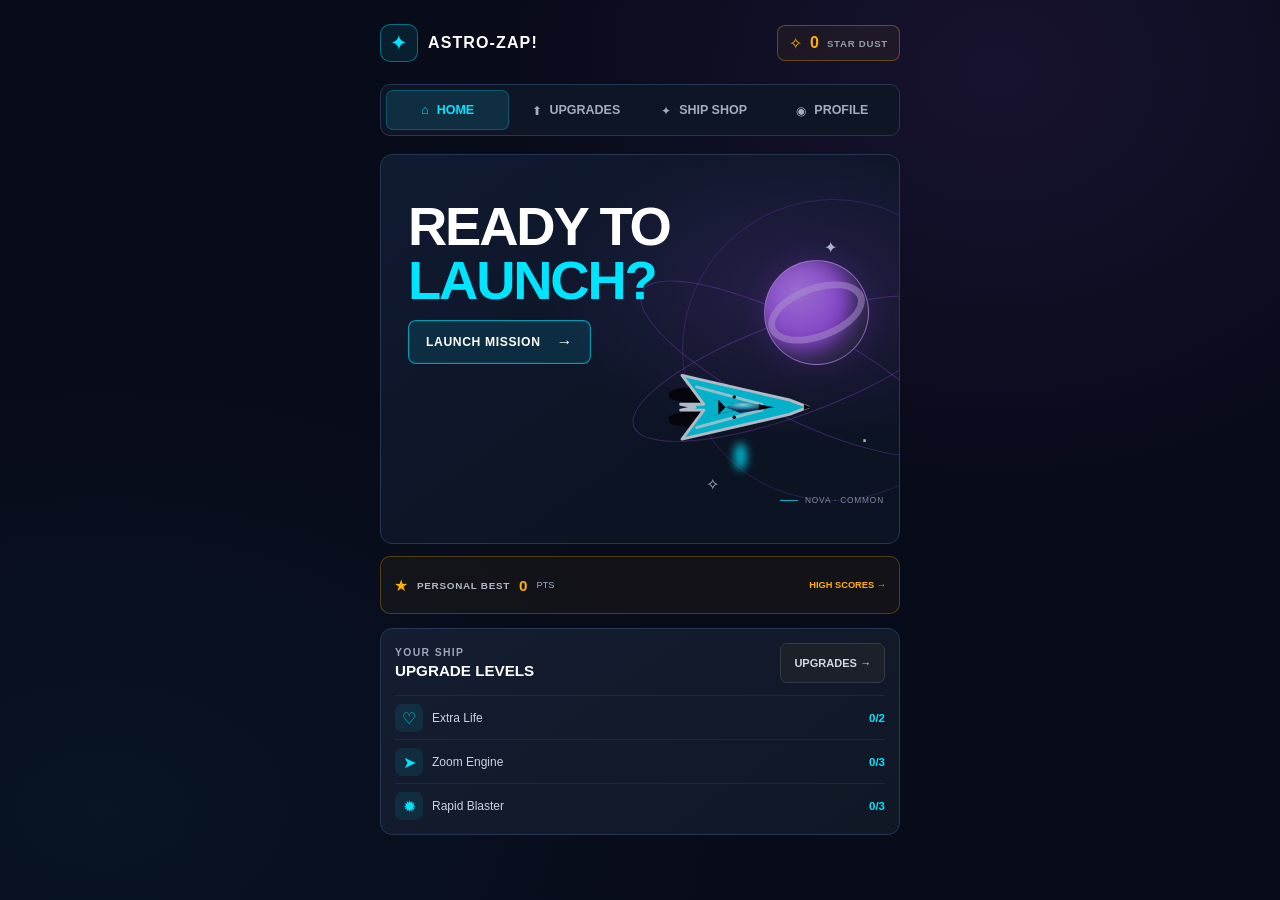
==== commit 2f68c868: "ship upgrade" ====
--- a/shooter.html
+++ b/shooter.html
@@ -41,9 +41,10 @@
             <div class="planet"></div>
             <div class="ship-preview" id="hero-ship">
               <span class="ship-flame"></span>
-              <svg viewBox="0 0 100 72" role="presentation">
-                <path class="ship-wing" d="M9 14 83 31 96 36 83 41 9 58 24 38H8l10-2-10-2h16z"></path>
-                <path class="ship-glass" d="m49 32 24 4-24 4-10-4z"></path>
+              <svg id="hero-ship-art" viewBox="0 0 100 72" role="presentation">
+                <path class="ship-hull" d="M9 14 83 31 96 36 83 41 9 58 24 38H8l10-2-10-2h16z"></path>
+                <path class="ship-detail" d="M19 22 64 34M19 50 64 38"></path>
+                <path class="preview-glass" d="m49 32 24 4-24 4-10-4z"></path>
               </svg>
             </div>
             <span class="art-star star-a">✦</span><span class="art-star star-b">·</span><span class="art-star star-c">✧</span>
@@ -84,7 +85,7 @@
     </section>
 
     <section class="page menu-page" data-page="shop" hidden>
-      <div class="page-heading"><div><p class="eyebrow">LOOK COOL OUT THERE</p><h1>THE SHIP SHOP</h1><p>Pick a paint job and make the cosmos your runway.</p></div><span class="page-badge">✧ <span class="dust-balance">0</span> DUST</span></div>
+      <div class="page-heading"><div><p class="eyebrow">SHIP HANGAR</p><h1>CHOOSE YOUR SHIP</h1></div></div>
       <div class="shop-grid" id="skin-list"></div>
     </section>
 
@@ -104,6 +105,14 @@
           <div><span class="stat-label">SCORE</span><span class="stat-value" id="score">0000</span></div>
           <div><span class="stat-label">LIVES</span><span class="stat-value" id="lives">1</span></div>
         </div>
+        <div class="rare-powerup" id="rare-powerup" role="status" aria-live="off" hidden>
+          <span>RAINBOW BOOST</span>
+          <strong id="rare-powerup-time">5.0s</strong>
+        </div>
+        <button class="ability-button" id="ability-button" type="button" disabled>
+          <span id="ability-button-name">ABILITY</span>
+          <small id="ability-button-charge">0 / 15 ASTEROIDS</small>
+        </button>
       </div>
       <div class="game-canvas-wrap">
         <canvas id="game-canvas" width="500" height="800" aria-label="Move the ship at the bottom, shoot asteroids falling from above"></canvas>
@@ -115,10 +124,11 @@
           <button class="text-button" id="quit-button" type="button">QUIT TO HANGAR</button>
         </div>
       </div>
-      <p class="instructions">MOVE <strong>← →</strong><span>•</span> <strong>AUTO FIRE</strong><span>•</span> MENU <strong>MENU</strong></p>
-      <div class="touch-controls" aria-label="Movement controls">
+      <p class="instructions">MOVE <strong>A/D · ← →</strong><span>•</span> <strong>AUTO FIRE</strong><span>•</span> ABILITY <strong>F</strong><span>•</span> MENU <strong>Esc</strong></p>
+      <div class="touch-controls" aria-label="Movement and ability controls">
         <button type="button" data-key="ArrowLeft" aria-label="Move left">←</button>
         <button type="button" data-key="ArrowRight" aria-label="Move right">→</button>
+        <button type="button" id="ability-touch-button" aria-label="Use ship ability" disabled>ABILITY</button>
       </div>
     </section>
   </main>
@@ -136,6 +146,12 @@
       const menuButton = document.querySelector("#menu-button");
       const scoreElement = document.querySelector("#score");
       const livesElement = document.querySelector("#lives");
+      const rarePowerupElement = document.querySelector("#rare-powerup");
+      const rarePowerupTimeElement = document.querySelector("#rare-powerup-time");
+      const abilityButton = document.querySelector("#ability-button");
+      const abilityTouchButton = document.querySelector("#ability-touch-button");
+      const abilityButtonName = document.querySelector("#ability-button-name");
+      const abilityButtonCharge = document.querySelector("#ability-button-charge");
       const dustElement = document.querySelector("#dust");
       const profileBestElement = document.querySelector("#profile-best");
       const homeBestElement = document.querySelector("#home-best");
@@ -148,6 +164,7 @@
       const gamePage = document.querySelector("#game-page");
       const width = canvas.width;
       const height = canvas.height;
+      const maxActiveAsteroids = 18;
       const saveKey = "astroZapProgress";
       const upgradeInfo = {
         hull: { name: "Extra Life", description: "Start each mission with one more life.", icon: "♡", prices: [45, 135] },
@@ -155,11 +172,70 @@
         blaster: { name: "Rapid Blaster", description: "Fire rate multiplies with every level.", icon: "✹", prices: [40, 115, 320] }
       };
       const skins = [
-        { id: "nova", name: "Nova", subtitle: "THE CLASSIC", color: "#00E5FF", price: 0 },
-        { id: "sunbeam", name: "Sunbeam", subtitle: "GOLDEN GLOW", color: "#ffc766", price: 60 },
-        { id: "berry", name: "Berry Blast", subtitle: "BERRY BRIGHT", color: "#ff77ba", price: 90 },
-        { id: "mint", name: "Mint Chip", subtitle: "COOL & CRISP", color: "#73f0bd", price: 120 }
+        { id: "nova", name: "Nova", subtitle: "THE CLASSIC", grade: "Common", color: "#00E5FF", price: 0, hull: "M9 14 83 31 96 36 83 41 9 58 24 38H8l10-2-10-2h16z", cockpit: "m49 32 24 4-24 4-10-4z", details: "M19 22 64 34M19 50 64 38" },
+        { id: "sunbeam", name: "Sunbeam", subtitle: "GOLDEN GLOW", grade: "Common", color: "#ffc766", price: 60, hull: "M8 30 42 32 48 8 57 8 60 32 92 34 97 36 92 38 60 40 57 64 48 64 42 40 8 42 4 36z", cockpit: "M57 33 79 36 57 39z", details: "M19 31 19 41M48 12 53 12M48 60 53 60" },
+        { id: "berry", name: "Berry Blast", subtitle: "BERRY BRIGHT", grade: "Common", color: "#ff77ba", price: 90, hull: "M7 28 37 31 43 10 51 10 56 31 91 34 97 36 91 38 56 41 51 62 43 62 37 41 7 44 13 36z", cockpit: "M57 33 78 36 57 39z", details: "M15 30 29 33M15 42 29 39M44 15 49 15M44 57 49 57" },
+        { id: "mint", name: "Mint Chip", subtitle: "COOL & CRISP", grade: "Common", color: "#73f0bd", price: 120, hull: "M5 30 31 33 42 16 51 16 55 32 76 29 96 36 76 43 55 40 51 56 42 56 31 39 5 42 14 36z", cockpit: "M57 33 78 36 57 39z", details: "M20 34 38 34M20 38 38 38M44 20 49 20M44 52 49 52" },
+        { id: "pioneer", name: "Pioneer", subtitle: "CIVILIAN SCOUT", grade: "Common", color: "#b9c7d9", price: 50, hull: "M5 31 40 33 48 22 55 22 59 33 91 34 97 36 91 38 59 39 55 50 48 50 40 39 5 41 11 36z", cockpit: "M60 34 77 36 60 38z", details: "M20 32 34 34M20 40 34 38M47 24 52 24M47 48 52 48" },
+        { id: "arrowhead", name: "Arrowhead", subtitle: "VECTOR INTERCEPTOR", grade: "Rare", color: "#60a5fa", price: 220, hull: "M3 25 43 31 58 8 65 9 62 32 96 36 62 40 65 63 58 64 43 41 3 47 18 36z", cockpit: "M61 33 82 36 61 39z", details: "M17 28 43 34M17 44 43 38M59 13 62 14M59 58 62 59" },
+        { id: "skyhawk", name: "Skyhawk", subtitle: "AIR SUPERIORITY", grade: "Rare", color: "#7dd3fc", price: 280, hull: "M4 32 41 33 43 8 51 8 58 33 94 34 98 36 94 38 58 39 51 64 43 64 41 39 4 40 11 36z", cockpit: "M59 33 79 36 59 39z", details: "M17 32 33 34M17 40 33 38M45 13 49 13M45 59 49 59" },
+        { id: "phantom", name: "Phantom", subtitle: "STEALTH WRAITH", grade: "Epic", color: "#c084fc", price: 450, hull: "M2 24 35 30 51 17 59 18 56 32 96 36 56 40 59 54 51 55 35 42 2 48 17 36z", cockpit: "M58 33 81 36 58 39z", details: "M15 28 39 33M15 44 39 39M48 22 53 24M48 48 53 50M32 31 32 41" },
+        { id: "firefly", name: "Firefly", subtitle: "PULSE FIGHTER", grade: "Epic", color: "#fb7185", price: 525, hull: "M7 29 33 32 45 13 54 13 58 32 80 28 96 36 80 44 58 40 54 59 45 59 33 40 7 43 17 36z", cockpit: "M60 33 80 36 60 39z", details: "M18 31 35 34M18 41 35 38M48 17 52 17M48 55 52 55M77 31 84 34M77 41 84 38" },
+        { id: "starbreaker", name: "Starbreaker", subtitle: "SINGULARITY CLASS", grade: "Legendary", color: "#fbbf24", price: 800, hull: "M1 22 34 29 49 10 58 12 57 31 99 36 57 41 58 60 49 62 34 43 1 50 17 36z", cockpit: "M59 33 84 36 59 39z", details: "M13 27 40 33M13 45 40 39M47 15 53 17M47 55 53 57M31 30 31 42M70 34 87 36M70 38 87 36" },
+        { id: "valkyrie", name: "Valkyrie", subtitle: "CELESTIAL ACE", grade: "Legendary", color: "#f0abfc", price: 1000, hull: "M2 27 32 31 43 14 51 14 57 31 74 24 98 36 74 48 57 41 51 58 43 58 32 41 2 45 15 36z", cockpit: "M59 33 83 36 59 39z", details: "M13 30 34 34M13 42 34 38M46 18 50 18M46 54 50 54M71 28 81 33M71 44 81 39" }
       ];
+      const shipStats = {
+        nova: { speed: 1, handling: 10.4, fireRate: 1, gunOffsets: [0], charge: 14, ability: "pulse", abilityName: "Nova Pulse", abilityDescription: "Blast all visible rocks for heavy damage." },
+        sunbeam: { speed: 0.94, handling: 9.2, fireRate: 1.04, gunOffsets: [-9, 9], charge: 18, ability: "lance", abilityName: "Solar Lance", abilityDescription: "Damage rocks across a wide center lane." },
+        berry: { speed: 1.1, handling: 11.6, fireRate: 0.9, gunOffsets: [0], charge: 12, ability: "burst", abilityName: "Scatterburst", abilityDescription: "Unleash a wide, high-damage shot spread." },
+        mint: { speed: 1, handling: 10.1, fireRate: 1, gunOffsets: [-10, 0, 10], charge: 16, ability: "freeze", abilityName: "Cryo Wave", abilityDescription: "Freeze every falling object for 4 seconds." },
+        pioneer: { speed: 0.9, handling: 8.3, fireRate: 1.15, gunOffsets: [-8, 8], charge: 20, ability: "repair", abilityName: "Field Repair", abilityDescription: "Restore a life, or gain a brief shield if full." },
+        arrowhead: { speed: 1.12, handling: 10.8, fireRate: 1, gunOffsets: [-11, 0, 11], charge: 13, ability: "dash", abilityName: "Vector Dash", abilityDescription: "Dash at high speed behind a 3-second shield." },
+        skyhawk: { speed: 0.96, handling: 8.8, fireRate: 1.2, gunOffsets: [-9, 9], charge: 17, ability: "skyfire", abilityName: "Skyfire Strike", abilityDescription: "Rocket-strike every large and cosmic rock." },
+        phantom: { speed: 1.16, handling: 12.1, fireRate: 0.88, gunOffsets: [0], charge: 11, ability: "cloak", abilityName: "Phase Cloak", abilityDescription: "Slip through danger behind a 5-second shield." },
+        firefly: { speed: 0.98, handling: 9.8, fireRate: 1.12, gunOffsets: [-11, 0, 11], charge: 15, ability: "drones", abilityName: "Drone Swarm", abilityDescription: "Deploy 2 side drones that fire for 8 seconds." },
+        starbreaker: { speed: 0.88, handling: 7.8, fireRate: 1.2, gunOffsets: [-11, 0, 11], charge: 22, ability: "singularity", abilityName: "Singularity", abilityDescription: "Crush nearby rocks in a gravity burst." },
+        valkyrie: { speed: 1.08, handling: 10.7, fireRate: 1.05, gunOffsets: [-13, -5, 5, 13], charge: 18, ability: "overdrive", abilityName: "Wing Overdrive", abilityDescription: "Double your wing guns for 7 seconds." }
+      };
+      const celestialCatalog = {
+        planets: [
+          { name: "Mercury", color: "#B7A28B" },
+          { name: "Venus", color: "#E8B76A" },
+          { name: "Earth", color: "#46A5E5" },
+          { name: "Mars", color: "#E66D4E" },
+          { name: "Jupiter", color: "#D9A77C" },
+          { name: "Saturn", color: "#E8D29A" },
+          { name: "Uranus", color: "#80DCE1" },
+          { name: "Neptune", color: "#557BEA" }
+        ],
+        stars: [
+          { name: "Sirius", color: "#B8DAFF" },
+          { name: "Vega", color: "#D6E7FF" },
+          { name: "Betelgeuse", color: "#FF8563" },
+          { name: "Rigel", color: "#9DC5FF" },
+          { name: "Polaris", color: "#FFF2C4" },
+          { name: "Proxima Centauri", color: "#FF775E" },
+          { name: "Alpha Centauri", color: "#FFE9A6" },
+          { name: "TRAPPIST-1", color: "#FF8067" }
+        ],
+        galaxies: [
+          { name: "Andromeda", color: "#BFA2FF" },
+          { name: "Triangulum", color: "#85D8FF" },
+          { name: "Sombrero", color: "#FFD18B" },
+          { name: "Whirlpool", color: "#89BFFF" },
+          { name: "Pinwheel", color: "#93FFD0" },
+          { name: "Centaurus A", color: "#FF9AB5" },
+          { name: "Large Magellanic Cloud", color: "#FFC6E7" },
+          { name: "Small Magellanic Cloud", color: "#AFC4FF" }
+        ],
+        deepSpace: [
+          { name: "Sagittarius A*", type: "blackhole", color: "#FFAA65" },
+          { name: "M87*", type: "blackhole", color: "#C3A0FF" },
+          { name: "Cygnus X-1", type: "blackhole", color: "#73D8FF" },
+          { name: "3C 273", type: "quasar", color: "#FFF29B" },
+          { name: "TON 618", type: "quasar", color: "#FF8ACA" }
+        ]
+      };
       const keys = new Set();
       const stars = Array.from({ length: 90 }, () => ({
         x: Math.random() * width,
@@ -172,6 +248,12 @@
       let bullets;
       let asteroids;
       let particles;
+      let scorePopups;
+      let rarePowerupTimer = 0;
+      let abilityKills = 0;
+      let runTime = 0;
+      let abilityEffects = {};
+      let celestialIndices = { planets: 0, stars: 0, galaxies: 0, deepSpace: 0 };
       let score = 0;
       let lives = 1;
       let spawnTimer = 0;
@@ -233,7 +315,20 @@
       }
 
       function equippedSkin() {
-        return skins.find(skin => skin.id === progress.equippedSkin) || skins[0];
+        const skin = skins.find(item => item.id === progress.equippedSkin) || skins[0];
+        return { ...skin, ...shipStats[skin.id] };
+      }
+
+      function updateAbilityDisplay() {
+        const skin = equippedSkin();
+        const charged = abilityKills >= skin.charge;
+        const chargeText = charged ? "READY · F" : `${abilityKills} / ${skin.charge} ROCKS`;
+        abilityButtonName.textContent = skin.abilityName.toUpperCase();
+        abilityButtonCharge.textContent = chargeText;
+        abilityButton.disabled = !charged;
+        abilityTouchButton.textContent = charged ? "USE ABILITY" : `${abilityKills}/${skin.charge}`;
+        abilityTouchButton.disabled = !charged;
+        document.querySelector(".game-bar").classList.toggle("ability-ready", charged);
       }
 
       function renderProgress() {
@@ -244,8 +339,9 @@
         bestScoreElement.textContent = `${progress.best.toLocaleString()} PTS`;
         document.querySelectorAll(".dust-balance").forEach(element => element.textContent = progress.dust);
         const skin = equippedSkin();
-        document.querySelector("#equipped-skin-label").textContent = `${skin.name.toUpperCase()} CLASS · MK I`;
+        document.querySelector("#equipped-skin-label").textContent = `${skin.name.toUpperCase()} · ${skin.grade.toUpperCase()}`;
         document.querySelector("#hero-ship").style.setProperty("--ship-color", skin.color);
+        document.querySelector("#hero-ship-art").innerHTML = shipSvg(skin);
         renderHomeUpgradeLevels();
         renderProfileUpgrades();
         renderUpgrades();
@@ -323,10 +419,22 @@
           const owned = progress.ownedSkins.includes(skin.id);
           const equipped = progress.equippedSkin === skin.id;
           const card = document.createElement("article");
-          card.className = `skin-card${equipped ? " equipped" : ""}`;
-          card.innerHTML = `<div class="skin-preview" style="--skin-color:${skin.color}"><span class="preview-stars">✦　·　✧</span><svg viewBox="0 0 100 72" aria-hidden="true"><path d="M9 14 83 31 96 36 83 41 9 58 24 38H8l10-2-10-2h16z"></path><path class="preview-glass" d="m49 32 24 4-24 4-10-4z"></path></svg><span class="skin-rarity">${skin.subtitle}</span></div><div class="skin-card-footer"><span><strong>${skin.name}</strong><small>${skin.subtitle}</small></span><button class="skin-button" type="button" data-skin="${skin.id}" ${equipped || (!owned && progress.dust < skin.price) ? "disabled" : ""}>${equipped ? "EQUIPPED" : owned ? "EQUIP" : `✧ ${skin.price}`}</button></div>`;
+          card.className = `skin-card grade-${skin.grade.toLowerCase()}${equipped ? " equipped" : ""}`;
+          const stats = shipStats[skin.id];
+          const speed = Math.round(260 * stats.speed * 1.16 ** progress.upgrades.engine);
+          const fireRate = (5 * stats.fireRate / 0.82 ** progress.upgrades.blaster).toFixed(1);
+          card.innerHTML = `<div class="skin-preview" style="--skin-color:${skin.color}"><span class="preview-stars">✦　·　✧</span>${shipSvg(skin)}<span class="skin-rarity">${skin.grade}</span></div><div class="ship-stat-grid"><span><small>SPEED</small><strong>${speed}</strong></span><span><small>FIRE RATE</small><strong>${fireRate}/s</strong></span><span><small>SHOTS</small><strong>${stats.gunOffsets.length}</strong></span><span><small>CHARGE</small><strong>${stats.charge} ROCKS</strong></span></div><div class="ship-ability-info"><strong>${stats.abilityName}</strong><small>${stats.abilityDescription}</small></div><div class="skin-card-footer"><span><strong>${skin.name}</strong><small>${skin.subtitle}</small></span><button class="skin-button" type="button" data-skin="${skin.id}" ${equipped || (!owned && progress.dust < skin.price) ? "disabled" : ""}>${equipped ? "EQUIPPED" : owned ? "EQUIP" : `✧ ${skin.price}`}</button></div>`;
           skinList.append(card);
         }
+      }
+
+      function shipSvg(skin) {
+        const gradientId = `${skin.id}-armor`;
+        const wingGuns = shipStats[skin.id].gunOffsets.filter(offset => offset !== 0).map(offset => {
+          const y = 36 + offset;
+          return `<g class="ship-wing-gun"><path d="M47 ${y - 3} 61 ${y - 2} 65 ${y} 61 ${y + 2} 47 ${y + 3}z"></path><path class="ship-gun-barrel" d="M57 ${y - 1}h16v2H57z"></path><circle class="ship-gun-muzzle" cx="73" cy="${y}" r="1.4"></circle></g>`;
+        }).join("");
+        return `<svg viewBox="0 0 100 72" aria-hidden="true"><defs><linearGradient id="${gradientId}" x1="0" y1="0" x2="0.85" y2="1"><stop offset="0" stop-color="#ffffff"></stop><stop offset="0.22" stop-color="${skin.color}"></stop><stop offset="0.7" stop-color="${skin.color}"></stop><stop offset="1" stop-color="#172033"></stop></linearGradient><radialGradient id="${skin.id}-glass" cx="35%" cy="30%"><stop offset="0" stop-color="#dffaff"></stop><stop offset="0.28" stop-color="#52e7ff"></stop><stop offset="1" stop-color="#152a59"></stop></radialGradient></defs><g class="ship-engine-glow"><ellipse cx="13" cy="27.5" rx="14" ry="5"></ellipse><ellipse cx="13" cy="44.5" rx="14" ry="5"></ellipse></g><g class="ship-engines"><path d="M10 23h18l8 5-8 5H10l-5-5z"></path><path d="M10 39h18l8 5-8 5H10l-5-5z"></path><path class="ship-engine-core" d="M9 26h10v3H9zM9 42h10v3H9z"></path></g><path class="ship-hull" fill="url(#${gradientId})" d="${skin.hull}"></path>${wingGuns}<path class="ship-armor-seam" d="M24 29 42 33 52 35M24 43 42 39 52 37M34 31 39 36 34 41"></path><path class="ship-detail" d="${skin.details}"></path><path class="preview-glass" fill="url(#${skin.id}-glass)" d="${skin.cockpit}"></path><path class="ship-canopy-glint" d="m62 34 8 2-8 2"></path><circle class="ship-rivet" cx="45" cy="29" r="1.2"></circle><circle class="ship-rivet" cx="45" cy="43" r="1.2"></circle><path class="ship-nose-light" d="M93 34 98 36 93 38z"></path></svg>`;
       }
 
       function buyUpgrade(id) {
@@ -359,13 +467,26 @@
           x: width / 2,
           y: height - 70,
           radius: 16,
-          speed: 260 * 1.16 ** progress.upgrades.engine,
+          speed: 260 * equippedSkin().speed * 1.16 ** progress.upgrades.engine,
+          handling: equippedSkin().handling,
+          velocityX: 0,
           invulnerable: 0,
+          damageFlash: 0,
+          bank: 0,
+          enginePhase: 0,
           lives: 1 + progress.upgrades.hull
         };
         bullets = [];
         asteroids = [];
         particles = [];
+        scorePopups = [];
+        rarePowerupTimer = 0;
+        rarePowerupElement.hidden = true;
+        abilityKills = 0;
+        runTime = 0;
+        abilityEffects = {};
+        celestialIndices = { planets: 0, stars: 0, galaxies: 0, deepSpace: 0 };
+        updateAbilityDisplay();
         score = 0;
         lives = player.lives;
         spawnTimer = 0.5;
@@ -406,17 +527,25 @@
 
       function addAsteroid() {
         const rare = Math.random() < 0.02;
-        const radius = rare ? 22 + Math.random() * 13 : 15 + Math.random() * 28;
+        const stage = runTime < 35
+          ? { min: 10, max: 18, hp: 1, points: 10 }
+          : runTime < 85
+            ? { min: 16, max: 25, hp: 2, points: 20 }
+            : runTime < 155
+              ? { min: 23, max: 33, hp: 3, points: 30 }
+              : { min: 31, max: 43, hp: 5, points: 45 };
+        const radius = rare ? 22 + Math.random() * 13 : stage.min + Math.random() * (stage.max - stage.min);
+        const hpGrowth = Math.min(4, Math.floor(Math.exp(runTime * 0.003) - 1));
+        const hp = rare ? 3 + hpGrowth : stage.hp + hpGrowth;
+        const speedMultiplier = Math.min(2.4, Math.exp(runTime * 0.0015));
         asteroids.push({
           x: radius + Math.random() * (width - radius * 2),
           y: -radius,
           radius,
-          speed: rare
-            ? (110 + Math.random() * 45 + Math.min(score * 0.12, 100)) * 1.5
-            : 90 + Math.random() * 65 + Math.min(score * 0.12, 100),
-          hp: rare ? 3 : radius < 25 ? 1 : radius < 35 ? 2 : 3,
-          maxHp: rare ? 3 : radius < 25 ? 1 : radius < 35 ? 2 : 3,
-          points: rare ? 75 : radius < 25 ? 10 : radius < 35 ? 20 : 30,
+          speed: (72 + Math.random() * 45) * speedMultiplier * (rare ? 1.5 : 1),
+          hp,
+          maxHp: hp,
+          points: rare ? 75 : stage.points,
           rare,
           rotation: Math.random() * Math.PI * 2,
           spin: (Math.random() - 0.5) * 2.3,
@@ -426,23 +555,53 @@
 
       function addCosmicObject(kind) {
         const objectSettings = {
-          planet: { radius: 38, hp: 4, points: 100, speed: 82 + Math.random() * 24 },
-          galaxy: { radius: 48, hp: 6, points: 200, speed: 72 + Math.random() * 20 },
-          universe: { radius: 58, hp: 8, points: 300, speed: 62 + Math.random() * 18 }
+          planets: { radius: 24 + Math.random() * 7, hp: 3, points: 80, speed: 72 + Math.random() * 18, type: "planet" },
+          stars: { radius: 18 + Math.random() * 5, hp: 2, points: 100, speed: 86 + Math.random() * 20, type: "star" },
+          galaxies: { radius: 34 + Math.random() * 8, hp: 5, points: 180, speed: 64 + Math.random() * 14, type: "galaxy" },
+          deepSpace: { radius: 40 + Math.random() * 9, hp: 7, points: 260, speed: 58 + Math.random() * 12, type: "blackhole" }
         };
         const settings = objectSettings[kind];
+        const catalog = celestialCatalog[kind];
+        const celestial = catalog[celestialIndices[kind] % catalog.length];
+        celestialIndices[kind]++;
         asteroids.push({
-          kind,
+          kind: "celestial",
+          celestialType: celestial.type || settings.type,
+          name: celestial.name,
+          color: celestial.color,
           x: settings.radius + 10 + Math.random() * (width - (settings.radius + 10) * 2),
           y: -settings.radius,
           radius: settings.radius,
           speed: settings.speed,
-          hp: settings.hp,
-          maxHp: settings.hp,
+          hp: Math.min(12, settings.hp + Math.floor(runTime / 180)),
+          maxHp: Math.min(12, settings.hp + Math.floor(runTime / 180)),
           points: settings.points,
           rotation: Math.random() * Math.PI * 2,
           spin: (Math.random() - 0.5) * 0.35
         });
+      }
+
+      function addScorePopup(object) {
+        const color = object.rare
+          ? "rainbow"
+          : object.celestialType
+            ? object.color
+            : "#FFFFFF";
+        scorePopups.push({
+          x: object.x,
+          y: object.y,
+          text: String(object.points),
+          color,
+          life: 1.2,
+          maxLife: 1.2
+        });
+      }
+
+      function activateRarePowerup() {
+        rarePowerupTimer = 5;
+        player.invulnerable = Math.max(player.invulnerable, rarePowerupTimer);
+        rarePowerupElement.hidden = false;
+        rarePowerupTimeElement.textContent = `${rarePowerupTimer.toFixed(1)}s`;
       }
 
       function burst(x, y, color, count) {
@@ -461,14 +620,134 @@
         }
       }
 
+      function registerAsteroidKill() {
+        const ship = equippedSkin();
+        abilityKills = Math.min(ship.charge, abilityKills + 1);
+        updateAbilityDisplay();
+      }
+
+      function damageAsteroid(asteroid, damage, color = "#FFB000") {
+        if (asteroid.gone) return;
+        asteroid.hp -= damage;
+        if (asteroid.hp <= 0) {
+          asteroid.gone = true;
+          score += asteroid.points;
+          scoreElement.textContent = String(score).padStart(4, "0");
+          addScorePopup(asteroid);
+          if (asteroid.rare) activateRarePowerup();
+          if (asteroid.kind !== "celestial") registerAsteroidKill();
+          burst(asteroid.x, asteroid.y, asteroid.rare ? "#FF477E" : color, asteroid.rare ? 26 : 15);
+        } else {
+          burst(asteroid.x, asteroid.y, color, 8);
+        }
+      }
+
+      function fireSpread(count, spread, color) {
+        for (let index = 0; index < count; index++) {
+          const normalized = count === 1 ? 0 : index / (count - 1) * 2 - 1;
+          const angle = normalized * spread;
+          bullets.push({
+            x: player.x,
+            y: player.y - 20,
+            vx: Math.sin(angle) * 430,
+            speed: Math.cos(angle) * 430,
+            color
+          });
+        }
+      }
+
+      function activateShipAbility() {
+        if (!playing || paused) return;
+        const ship = equippedSkin();
+        if (abilityKills < ship.charge) return;
+        abilityKills = 0;
+        updateAbilityDisplay();
+        switch (ship.ability) {
+          case "pulse":
+            for (const asteroid of asteroids) damageAsteroid(asteroid, 3, ship.color);
+            abilityEffects.pulse = 0.65;
+            break;
+          case "lance":
+            for (const asteroid of asteroids) {
+              if (Math.abs(asteroid.x - player.x) < 125) damageAsteroid(asteroid, 5, ship.color);
+            }
+            abilityEffects.lance = 0.55;
+            break;
+          case "burst":
+            fireSpread(15, 0.88, ship.color);
+            abilityEffects.burst = 0.7;
+            break;
+          case "freeze":
+            for (const asteroid of asteroids) asteroid.frozen = 4;
+            abilityEffects.freeze = 4;
+            break;
+          case "repair":
+            if (lives < player.lives) {
+              lives++;
+              livesElement.textContent = lives;
+            } else {
+              player.invulnerable = Math.max(player.invulnerable, 2);
+            }
+            abilityEffects.repair = 0.8;
+            break;
+          case "dash":
+            abilityEffects.dash = 3;
+            player.invulnerable = Math.max(player.invulnerable, 3);
+            break;
+          case "skyfire":
+            for (const asteroid of asteroids) {
+              if (asteroid.radius >= 30 || asteroid.kind === "celestial") damageAsteroid(asteroid, 8, "#FFB000");
+            }
+            abilityEffects.skyfire = 0.8;
+            break;
+          case "cloak":
+            abilityEffects.cloak = 5;
+            player.invulnerable = Math.max(player.invulnerable, 5);
+            break;
+          case "drones":
+            abilityEffects.drones = 8;
+            break;
+          case "singularity":
+            for (const asteroid of asteroids) {
+              const dx = asteroid.x - player.x;
+              const dy = asteroid.y - player.y;
+              if (dx * dx + dy * dy < 300 * 300) damageAsteroid(asteroid, 8, "#C084FC");
+            }
+            abilityEffects.singularity = 0.8;
+            break;
+          case "overdrive":
+            abilityEffects.overdrive = 7;
+            break;
+        }
+      }
+
       function movePlayer(delta) {
         let x = 0;
         if (keys.has("ArrowLeft") || keys.has("KeyA")) x--;
         if (keys.has("ArrowRight") || keys.has("KeyD")) x++;
-        player.x = Math.max(player.radius + 8, Math.min(width - player.radius - 8, player.x + x * player.speed * delta));
+        const speedBoost = (rarePowerupTimer > 0 ? 1.5 : 1) * (abilityEffects.dash > 0 ? 2.2 : 1);
+        const targetVelocity = x * player.speed * speedBoost;
+        const response = 1 - Math.exp(-player.handling * delta);
+        player.velocityX += (targetVelocity - player.velocityX) * response;
+        player.x += player.velocityX * delta;
+        const leftBound = player.radius + 8;
+        const rightBound = width - player.radius - 8;
+        if (player.x < leftBound) {
+          player.x = leftBound;
+          player.velocityX = Math.max(0, player.velocityX);
+        } else if (player.x > rightBound) {
+          player.x = rightBound;
+          player.velocityX = Math.min(0, player.velocityX);
+        }
+        player.bank += (x * 0.2 - player.bank) * Math.min(1, delta * player.handling);
       }
 
       function update(delta) {
+        runTime += delta;
+        for (const effect of Object.keys(abilityEffects)) {
+          abilityEffects[effect] = Math.max(0, abilityEffects[effect] - delta);
+          if (abilityEffects[effect] === 0) delete abilityEffects[effect];
+        }
         for (const star of stars) {
           star.y += star.speed * delta;
           if (star.y > height) {
@@ -477,32 +756,50 @@
           }
         }
 
+        rarePowerupTimer = Math.max(0, rarePowerupTimer - delta);
+        if (rarePowerupTimer > 0) {
+          rarePowerupTimeElement.textContent = `${rarePowerupTimer.toFixed(1)}s`;
+        } else {
+          rarePowerupElement.hidden = true;
+        }
         movePlayer(delta);
         player.invulnerable = Math.max(0, player.invulnerable - delta);
+        player.damageFlash = Math.max(0, player.damageFlash - delta);
+        player.enginePhase += delta * (rarePowerupTimer > 0 ? 18 : 11);
         shotTimer -= delta;
         if (shotTimer <= 0) {
-          bullets.push({ x: player.x, y: player.y - 20, speed: 510 });
-          shotTimer = Math.max(0.055, 0.2 * 0.82 ** progress.upgrades.blaster);
+          const gunOffsets = [...equippedSkin().gunOffsets];
+          if (abilityEffects.overdrive > 0) gunOffsets.push(-21, -17, 17, 21);
+          if (abilityEffects.drones > 0) gunOffsets.push(-31, 31);
+          for (const offset of gunOffsets) {
+            bullets.push({ x: player.x + offset, y: player.y - 20, speed: 510, color: offset === -31 || offset === 31 ? "#F0ABFC" : "#38BDF8" });
+          }
+          const fireRateBoost = rarePowerupTimer > 0 ? 0.5 : 1;
+          shotTimer = Math.max(0.055, 0.2 / equippedSkin().fireRate * 0.82 ** progress.upgrades.blaster * fireRateBoost);
         }
 
         spawnTimer -= delta;
         if (spawnTimer <= 0) {
-          addAsteroid();
-          spawnTimer = Math.max(0.38, 1.05 - score / 1800) + Math.random() * 0.45;
+          if (asteroids.length < maxActiveAsteroids) addAsteroid();
+          spawnTimer = Math.max(0.4, 1.7 * Math.exp(-runTime * 0.006)) + Math.random() * 0.15;
         }
 
         cosmicSpawnTimer -= delta;
-        const cosmicStage = score >= 3000 ? "universe" : score >= 1500 ? "galaxy" : score >= 500 ? "planet" : null;
-        if (cosmicStage && cosmicSpawnTimer <= 0) {
+        const cosmicStage = runTime < 75 ? "planets" : runTime < 150 ? "stars" : runTime < 235 ? "galaxies" : "deepSpace";
+        if (cosmicSpawnTimer <= 0 && asteroids.length < maxActiveAsteroids) {
           addCosmicObject(cosmicStage);
-          cosmicSpawnTimer = cosmicStage === "planet" ? 8 : cosmicStage === "galaxy" ? 10 : 12;
-        }
-
-        for (const bullet of bullets) bullet.y -= bullet.speed * delta;
-        bullets = bullets.filter(bullet => bullet.y > -10);
+          cosmicSpawnTimer = 8.5;
+        }
+
+        for (const bullet of bullets) {
+          bullet.x += (bullet.vx || 0) * delta;
+          bullet.y -= bullet.speed * delta;
+        }
+        bullets = bullets.filter(bullet => bullet.y > -10 && bullet.x > -10 && bullet.x < width + 10);
 
         for (const asteroid of asteroids) {
-          asteroid.y += asteroid.speed * delta;
+          asteroid.frozen = Math.max(0, (asteroid.frozen || 0) - delta);
+          if (asteroid.frozen <= 0) asteroid.y += asteroid.speed * delta;
           asteroid.rotation += asteroid.spin * delta;
           if (asteroid.y > height + asteroid.radius) asteroid.gone = true;
         }
@@ -513,15 +810,7 @@
             const dy = asteroid.y - bullet.y;
             if (!asteroid.gone && !bullet.gone && dx * dx + dy * dy < asteroid.radius * asteroid.radius) {
               bullet.gone = true;
-              asteroid.hp--;
-              if (asteroid.hp <= 0) {
-                asteroid.gone = true;
-                score += asteroid.points;
-                scoreElement.textContent = String(score).padStart(4, "0");
-                burst(asteroid.x, asteroid.y, asteroid.rare ? "#FF477E" : "#FFB000", asteroid.rare ? 26 : 15);
-              } else {
-                burst(asteroid.x, asteroid.y, "#DCE7FF", 5);
-              }
+              damageAsteroid(asteroid, 1, bullet.color || "#DCE7FF");
             }
           }
 
@@ -533,6 +822,7 @@
             lives--;
             livesElement.textContent = lives;
             player.invulnerable = 1.2;
+            player.damageFlash = 0.4;
             burst(player.x, player.y, "#FF477E", 22);
             if (lives <= 0) {
               endGame();
@@ -549,41 +839,148 @@
           particle.life -= delta;
         }
         particles = particles.filter(particle => particle.life > 0);
+        for (const popup of scorePopups) {
+          popup.y -= 34 * delta;
+          popup.life -= delta;
+        }
+        scorePopups = scorePopups.filter(popup => popup.life > 0);
       }
 
       function drawShip() {
-        if (player.invulnerable > 0 && Math.floor(player.invulnerable * 12) % 2 === 0) return;
-        const color = equippedSkin().color;
+        const skin = equippedSkin();
+        const now = performance.now() / 1000;
+        const hover = Math.sin(now * 3.2) * 1.5;
+        const thrust = 8 + (Math.sin(player.enginePhase) + 1) * 3.5;
+        const damageShake = player.damageFlash > 0 ? Math.sin(now * 75) * player.damageFlash * 5 : 0;
         ctx.save();
-        ctx.translate(player.x, player.y);
+        ctx.translate(player.x + damageShake, player.y + hover);
+        ctx.rotate(-Math.PI / 2 + player.bank + (player.damageFlash > 0 ? Math.sin(now * 34) * player.damageFlash * 0.35 : 0));
+        ctx.scale(0.45, 0.45);
+        ctx.translate(-50, -36);
+
+        if (player.invulnerable > 0) {
+          ctx.save();
+          ctx.globalAlpha = 0.35 + (Math.sin(now * 14) + 1) * 0.16;
+          ctx.strokeStyle = rarePowerupTimer > 0 ? "#F0ABFC" : "#38BDF8";
+          ctx.lineWidth = 3;
+          ctx.shadowBlur = 18;
+          ctx.shadowColor = ctx.strokeStyle;
+          ctx.beginPath();
+          ctx.ellipse(50, 36, 48, 38, 0, 0, Math.PI * 2);
+          ctx.stroke();
+          ctx.restore();
+        }
+
+        const podGlow = ctx.createRadialGradient(15, 27, 1, 15, 27, 12);
+        podGlow.addColorStop(0, "#ffffff");
+        podGlow.addColorStop(0.35, skin.color);
+        podGlow.addColorStop(1, `${skin.color}00`);
+        ctx.fillStyle = podGlow;
+        for (const podY of [27, 45]) {
+          ctx.beginPath();
+          ctx.ellipse(15, podY, 12, 5, 0, 0, Math.PI * 2);
+          ctx.fill();
+          ctx.fillStyle = "#172033";
+          ctx.strokeStyle = skin.color;
+          ctx.lineWidth = 1.5;
+          ctx.beginPath();
+          ctx.roundRect(9, podY - 4, 19, 8, 3);
+          ctx.fill();
+          ctx.stroke();
+          ctx.fillStyle = "#FFFFFF";
+          ctx.globalAlpha = 0.9;
+          ctx.fillRect(10, podY - 1, 8, 2);
+          ctx.globalAlpha = 1;
+          ctx.fillStyle = podGlow;
+        }
+
+        const engineGlow = ctx.createRadialGradient(0, 36, 2, 0, 36, thrust + 10);
+        engineGlow.addColorStop(0, "#FFFFFF");
+        engineGlow.addColorStop(0.2, skin.color);
+        engineGlow.addColorStop(1, `${skin.color}00`);
         ctx.shadowBlur = 18;
-        ctx.shadowColor = color;
-        ctx.fillStyle = color;
+        ctx.shadowColor = skin.color;
+        ctx.fillStyle = engineGlow;
         ctx.beginPath();
-        ctx.moveTo(0, -22);
-        ctx.lineTo(-15, 15);
-        ctx.lineTo(0, 9);
-        ctx.lineTo(15, 15);
-        ctx.closePath();
+        ctx.ellipse(-thrust * 0.45, 36, thrust + 7, 8, 0, 0, Math.PI * 2);
         ctx.fill();
-        ctx.fillStyle = color;
+        ctx.fillStyle = skin.color;
+        ctx.strokeStyle = "#e9f1fa";
+        ctx.lineWidth = 1.8;
+        ctx.lineJoin = "round";
+        ctx.fill(new Path2D(skin.hull));
+        ctx.stroke(new Path2D(skin.hull));
+        ctx.shadowBlur = 0;
+        for (const offset of skin.gunOffsets) {
+          if (offset === 0) continue;
+          const gunY = 36 + offset;
+          const mount = new Path2D(`M47 ${gunY - 3} 61 ${gunY - 2} 65 ${gunY} 61 ${gunY + 2} 47 ${gunY + 3}z`);
+          const barrel = new Path2D(`M57 ${gunY - 1}h16v2H57z`);
+          ctx.fillStyle = "#7188a5";
+          ctx.strokeStyle = skin.color;
+          ctx.lineWidth = 1.5;
+          ctx.fill(mount);
+          ctx.stroke(mount);
+          ctx.fillStyle = "#effbff";
+          ctx.fill(barrel);
+          ctx.fillStyle = "#ffffff";
+          ctx.beginPath();
+          ctx.arc(73, gunY, 1.4, 0, Math.PI * 2);
+          ctx.fill();
+        }
+        ctx.strokeStyle = `${skin.color}dd`;
+        ctx.lineWidth = 1.6;
         ctx.beginPath();
-        ctx.moveTo(-5, 14);
-        ctx.lineTo(0, 25 + Math.random() * 8);
-        ctx.lineTo(5, 14);
-        ctx.closePath();
-        ctx.fill();
+        ctx.moveTo(24, 29);
+        ctx.lineTo(42, 33);
+        ctx.lineTo(52, 35);
+        ctx.moveTo(24, 43);
+        ctx.lineTo(42, 39);
+        ctx.lineTo(52, 37);
+        ctx.moveTo(34, 31);
+        ctx.lineTo(39, 36);
+        ctx.lineTo(34, 41);
+        ctx.stroke();
+        ctx.strokeStyle = "#ffffffbb";
+        ctx.lineWidth = 1.5;
+        ctx.stroke(new Path2D(skin.details));
+        ctx.fillStyle = "#123047";
+        ctx.strokeStyle = "#DCE7FF";
+        ctx.lineWidth = 1.5;
+        ctx.fill(new Path2D(skin.cockpit));
+        ctx.stroke(new Path2D(skin.cockpit));
+        ctx.strokeStyle = "#dffaff";
+        ctx.lineWidth = 1.2;
+        ctx.beginPath();
+        ctx.moveTo(62, 34);
+        ctx.lineTo(70, 36);
+        ctx.lineTo(62, 38);
+        ctx.stroke();
+        if (player.damageFlash > 0) {
+          ctx.globalAlpha = player.damageFlash / 0.4 * 0.65;
+          ctx.fillStyle = "#FF477E";
+          ctx.shadowBlur = 20;
+          ctx.shadowColor = "#FF477E";
+          ctx.fill(new Path2D(skin.hull));
+        }
         ctx.restore();
       }
 
       function drawAsteroid(asteroid) {
-        if (asteroid.kind) {
+        if (asteroid.kind === "celestial") {
           drawCosmicObject(asteroid);
           drawAsteroidHealth(asteroid);
+          if (asteroid.frozen > 0) {
+            ctx.strokeStyle = "#67E8F9";
+            ctx.lineWidth = 2;
+            ctx.beginPath();
+            ctx.arc(asteroid.x, asteroid.y, asteroid.radius + 5, 0, Math.PI * 2);
+            ctx.stroke();
+          }
           return;
         }
         const rainbowHue = (performance.now() / 8 + asteroid.rotation * 50) % 360;
-        const rockColor = asteroid.rare ? `hsl(${rainbowHue} 95% 62%)` : "#A855F7";
+        const rockColor = asteroid.frozen > 0 ? "#67E8F9" : asteroid.rare ? `hsl(${rainbowHue} 95% 62%)` : "#A855F7";
         ctx.save();
         ctx.translate(asteroid.x, asteroid.y);
         ctx.rotate(asteroid.rotation);
@@ -619,7 +1016,7 @@
         ctx.save();
         ctx.fillStyle = "#202638";
         ctx.fillRect(asteroid.x - barWidth / 2, asteroid.y + asteroid.radius + 8, barWidth, 3);
-        ctx.fillStyle = asteroid.kind ? "#FFB000" : asteroid.rare ? "#FFB000" : "#00E5FF";
+        ctx.fillStyle = asteroid.kind === "celestial" ? "#FFB000" : asteroid.rare ? "#FFB000" : "#00E5FF";
         ctx.fillRect(asteroid.x - barWidth / 2, asteroid.y + asteroid.radius + 8, barWidth * asteroid.hp / asteroid.maxHp, 3);
         ctx.restore();
       }
@@ -628,18 +1025,18 @@
         ctx.save();
         ctx.translate(object.x, object.y);
         ctx.rotate(object.rotation);
-        const palette = object.kind === "planet"
-          ? ["#69d6ff", "#5431a8"]
-          : object.kind === "galaxy"
-            ? ["#ff9aeb", "#6a35d4"]
-            : ["#fff2a6", "#e64e9d"];
+        const palette = object.celestialType === "planet"
+          ? [object.color, "#5431a8"]
+          : object.celestialType === "galaxy"
+            ? [object.color, "#6a35d4"]
+            : [object.color, "#26123f"];
         const glow = ctx.createRadialGradient(-object.radius * 0.35, -object.radius * 0.4, object.radius * 0.08, 0, 0, object.radius);
         glow.addColorStop(0, palette[0]);
         glow.addColorStop(1, palette[1]);
         ctx.shadowColor = palette[0];
         ctx.shadowBlur = 20;
         ctx.fillStyle = glow;
-        if (object.kind === "planet") {
+        if (object.celestialType === "planet") {
           ctx.strokeStyle = `${palette[0]}cc`;
           ctx.lineWidth = 4;
           ctx.beginPath();
@@ -648,7 +1045,7 @@
           ctx.beginPath();
           ctx.arc(0, 0, object.radius, 0, Math.PI * 2);
           ctx.fill();
-        } else if (object.kind === "galaxy") {
+        } else if (object.celestialType === "galaxy") {
           ctx.beginPath();
           ctx.ellipse(0, 0, object.radius, object.radius * 0.58, 0, 0, Math.PI * 2);
           ctx.fill();
@@ -663,6 +1060,19 @@
           ctx.beginPath();
           ctx.arc(0, 0, object.radius * 0.12, 0, Math.PI * 2);
           ctx.fill();
+        } else if (object.celestialType === "star") {
+          ctx.beginPath();
+          ctx.arc(0, 0, object.radius * 0.52, 0, Math.PI * 2);
+          ctx.fill();
+          ctx.strokeStyle = `${object.color}bb`;
+          ctx.lineWidth = 2;
+          for (let ray = 0; ray < 8; ray++) {
+            const angle = ray * Math.PI / 4;
+            ctx.beginPath();
+            ctx.moveTo(Math.cos(angle) * object.radius * 0.65, Math.sin(angle) * object.radius * 0.65);
+            ctx.lineTo(Math.cos(angle) * object.radius * 1.25, Math.sin(angle) * object.radius * 1.25);
+            ctx.stroke();
+          }
         } else {
           ctx.beginPath();
           ctx.arc(0, 0, object.radius, 0, Math.PI * 2);
@@ -677,6 +1087,16 @@
           ctx.ellipse(0, 0, object.radius * 1.25, object.radius * 0.48, 0, 0, Math.PI * 2);
           ctx.stroke();
         }
+        ctx.restore();
+        ctx.save();
+        ctx.font = "700 10px Segoe UI, sans-serif";
+        ctx.textAlign = "center";
+        ctx.textBaseline = "top";
+        ctx.lineWidth = 3;
+        ctx.strokeStyle = "#080B1A";
+        ctx.fillStyle = "#FFFFFF";
+        ctx.strokeText(object.name, object.x, object.y + object.radius + 8);
+        ctx.fillText(object.name, object.x, object.y + object.radius + 8);
         ctx.restore();
       }
 
@@ -701,6 +1121,7 @@
         ctx.shadowColor = "#38BDF8";
         ctx.fillStyle = "#38BDF8";
         for (const bullet of bullets) {
+          ctx.fillStyle = bullet.color || "#38BDF8";
           ctx.beginPath();
           ctx.ellipse(bullet.x, bullet.y, 2.5, 8, 0, 0, Math.PI * 2);
           ctx.fill();
@@ -713,7 +1134,42 @@
           ctx.fillStyle = particle.color;
           ctx.fillRect(particle.x, particle.y, particle.size, particle.size);
         }
+        for (const popup of scorePopups) {
+          ctx.save();
+          ctx.globalAlpha = Math.max(0, popup.life / popup.maxLife);
+          ctx.font = "800 28px Segoe UI, sans-serif";
+          ctx.textAlign = "center";
+          ctx.textBaseline = "middle";
+          ctx.lineJoin = "round";
+          ctx.lineWidth = 5;
+          ctx.strokeStyle = "#080B1A";
+          ctx.shadowBlur = 10;
+          if (popup.color === "rainbow") {
+            const gradient = ctx.createLinearGradient(popup.x - 22, popup.y, popup.x + 22, popup.y);
+            gradient.addColorStop(0, "#FF477E");
+            gradient.addColorStop(0.25, "#FFB000");
+            gradient.addColorStop(0.5, "#39FF14");
+            gradient.addColorStop(0.75, "#38BDF8");
+            gradient.addColorStop(1, "#A855F7");
+            ctx.fillStyle = gradient;
+            ctx.shadowColor = "#FF477E";
+          } else {
+            ctx.fillStyle = popup.color;
+            ctx.shadowColor = popup.color;
+          }
+          ctx.strokeText(popup.text, popup.x, popup.y);
+          ctx.fillText(popup.text, popup.x, popup.y);
+          ctx.restore();
+        }
         ctx.globalAlpha = 1;
+        if (abilityEffects.drones > 0) {
+          ctx.fillStyle = "#F0ABFC";
+          for (const offset of [-31, 31]) {
+            ctx.beginPath();
+            ctx.arc(player.x + offset, player.y + 6, 5, 0, Math.PI * 2);
+            ctx.fill();
+          }
+        }
         drawShip();
       }
 
@@ -759,6 +1215,10 @@
 
       window.addEventListener("keydown", event => {
         if (["ArrowLeft", "ArrowRight", "ArrowUp", "ArrowDown"].includes(event.code)) event.preventDefault();
+        if (event.code === "KeyF") {
+          event.preventDefault();
+          activateShipAbility();
+        }
         keys.add(event.code);
       });
       window.addEventListener("keyup", event => keys.delete(event.code));
@@ -777,6 +1237,8 @@
       menuButton.addEventListener("click", pauseGame);
       continueButton.addEventListener("click", continueGame);
       quitButton.addEventListener("click", quitToHangar);
+      abilityButton.addEventListener("click", activateShipAbility);
+      abilityTouchButton.addEventListener("click", activateShipAbility);
       window.addEventListener("keydown", event => {
         if (event.code === "Escape" && playing && !paused) {
           event.preventDefault();
@@ -793,6 +1255,7 @@
       });
       document.querySelectorAll(".touch-controls button").forEach(button => {
         const key = button.dataset.key;
+        if (!key) return;
         button.addEventListener("pointerdown", event => {
           event.preventDefault();
           keys.add(key);
--- a/shooter.css
+++ b/shooter.css
@@ -99,12 +99,14 @@
 .orbit-two { transform: rotate(27deg); }
 .planet { position: absolute; top: 105px; right: 30px; width: 105px; height: 105px; border: 1px solid #D8B4FE88; border-radius: 50%; background: radial-gradient(circle at 32% 30%, #C084FC, #A855F7 48%, #522383); box-shadow: 0 0 30px #A855F733, inset -13px -10px 22px #28283f; }
 .planet::after { position: absolute; inset: 24px 1px; border: 7px solid #D8B4FE88; border-radius: 50%; content: ""; transform: rotate(-20deg); }
-.ship-preview { --ship-color: #70eaff; position: absolute; z-index: 2; top: 200px; right: 85px; width: 145px; animation: float 3s ease-in-out infinite; }
+.ship-preview { --ship-color: #70eaff; position: absolute; z-index: 2; top: 200px; right: 85px; width: 145px; animation: float 3s ease-in-out infinite, ship-bank 4.8s ease-in-out infinite; }
 .ship-preview svg { display: block; width: 100%; }
-.ship-wing { fill: var(--ship-color); stroke: #e9f1fa; stroke-width: 2; }
+.ship-hull { fill: var(--skin-color, var(--ship-color)); stroke: #e9f1fa; stroke-width: 2; stroke-linejoin: round; }
+.ship-detail { fill: none; stroke: #ffffffbb; stroke-width: 2; stroke-linecap: round; stroke-linejoin: round; }
 .ship-glass { fill: #123047; stroke: #DCE7FF; stroke-width: 1.5; }
 .ship-flame { position: absolute; top: 84%; left: 45%; width: 13px; height: 27px; border-radius: 50%; background: var(--cyan); filter: blur(4px); }
 @keyframes float { 50% { translate: 0 -7px; } }
+@keyframes ship-bank { 0%, 100% { transform: rotate(-2deg); } 50% { transform: rotate(2deg); } }
 .art-star { position: absolute; color: var(--star); }
 .star-a { top: 83px; right: 62px; }
 .star-b { top: 270px; right: 31px; font-size: 1.6rem; }
@@ -176,15 +178,47 @@
 .skin-card.equipped { border-color: var(--cyan); box-shadow: 0 0 0 1px #00E5FF26; }
 .skin-preview { position: relative; display: grid; height: 140px; place-items: center; overflow: hidden; background: radial-gradient(ellipse at center, #A855F71a, transparent 65%), #0d1424; }
 .skin-preview::before { position: absolute; width: 155px; height: 50px; border: 1px solid #A855F744; border-radius: 50%; content: ""; transform: rotate(-20deg); }
-.skin-preview svg { z-index: 1; width: 95px; }
-.skin-preview svg path:first-child { fill: var(--skin-color); stroke: #e7edf6; stroke-width: 2; }
-.skin-preview svg .preview-glass { fill: #123047; stroke: #DCE7FF; stroke-width: 1.5; }
+.skin-preview svg { z-index: 1; width: 112px; overflow: visible; filter: drop-shadow(0 0 7px color-mix(in srgb, var(--skin-color), transparent 45%)); transition: transform 180ms ease, filter 180ms ease; }
+.skin-preview .ship-hull { stroke: #ecfbff; stroke-width: 1.8; stroke-linejoin: round; }
+.skin-preview .ship-engines path { fill: #18263d; stroke: var(--skin-color); stroke-width: 1.2; stroke-linejoin: round; }
+.skin-preview .ship-wing-gun path { fill: #7188a5; stroke: var(--skin-color); stroke-width: 1.2; stroke-linejoin: round; }
+.skin-preview .ship-wing-gun .ship-gun-barrel { fill: #effbff; stroke: var(--skin-color); stroke-width: 0.8; }
+.skin-preview .ship-wing-gun .ship-gun-muzzle { fill: #ffffff; stroke: var(--skin-color); stroke-width: 0.7; }
+.skin-preview .ship-engine-core { fill: #effbff; stroke: none; }
+.skin-preview .ship-engine-glow ellipse { fill: var(--skin-color); opacity: 0.65; filter: blur(4px); }
+.skin-preview .ship-armor-seam { fill: none; stroke: #eafaff; stroke-width: 1.1; opacity: 0.85; }
+.skin-preview .ship-detail { fill: none; stroke: #f5fbff; stroke-width: 1.4; stroke-linecap: round; stroke-linejoin: round; }
+.skin-preview .preview-glass { stroke: #e8fbff; stroke-width: 1.5; filter: drop-shadow(0 0 3px #52e7ff); }
+.skin-preview .ship-canopy-glint { fill: none; stroke: #ffffff; stroke-width: 1.4; stroke-linecap: round; }
+.skin-preview .ship-rivet { fill: #ffffff; stroke: var(--skin-color); stroke-width: 0.7; }
+.skin-preview .ship-nose-light { fill: #ffffff; filter: drop-shadow(0 0 4px var(--skin-color)); }
+.skin-card:hover .skin-preview svg { transform: scale(1.1) translateY(-2px); filter: drop-shadow(0 0 12px color-mix(in srgb, var(--skin-color), transparent 20%)); }
+.grade-rare .skin-preview svg { filter: drop-shadow(0 0 8px #60a5fa88); }
+.grade-epic .skin-preview svg { filter: drop-shadow(0 0 9px #c084fc99); }
+.grade-legendary .skin-preview svg { filter: drop-shadow(0 0 11px #fbbf24aa); }
 .preview-stars { position: absolute; top: 12px; left: 12px; color: var(--star); font-size: 0.72rem; }
-.skin-rarity { position: absolute; bottom: 10px; color: #a8b1c1; font-size: 0.5rem; letter-spacing: 0.09em; }
+.skin-rarity { position: absolute; right: 9px; bottom: 9px; border: 1px solid currentColor; border-radius: 20px; padding: 4px 7px; background: #080b1acc; color: #cbd5e1; font-size: 0.52rem; font-weight: 800; letter-spacing: 0.09em; text-transform: uppercase; }
+.grade-common .skin-rarity { color: #cbd5e1; }
+.grade-rare .skin-rarity { color: #60a5fa; }
+.grade-epic .skin-rarity { color: #c084fc; }
+.grade-legendary .skin-rarity { color: #fbbf24; }
+.grade-rare .skin-preview { background: radial-gradient(ellipse at center, #3b82f629, transparent 68%), #0d1424; }
+.grade-epic .skin-preview { background: radial-gradient(ellipse at center, #A855F72e, transparent 68%), #0d1424; }
+.grade-legendary .skin-preview { background: radial-gradient(ellipse at center, #fbbf2424, transparent 68%), #0d1424; }
+.skin-card.grade-rare { border-color: #60a5fa55; }
+.skin-card.grade-epic { border-color: #c084fc66; }
+.skin-card.grade-legendary { border-color: #fbbf2480; }
 .skin-card-footer { justify-content: space-between; gap: 6px; min-height: 57px; padding: 8px 10px; }
 .skin-card-footer strong, .skin-card-footer small { display: block; }
 .skin-card-footer strong { font-size: 0.72rem; }
 .skin-card-footer small { margin-top: 3px; color: #9ca6b7; font-size: 0.48rem; }
+.ship-stat-grid { display: grid; grid-template-columns: repeat(2, minmax(0, 1fr)); gap: 5px 8px; border-top: 1px solid #ffffff12; padding: 8px 10px 2px; background: #0c1220; }
+.ship-stat-grid span { display: flex; min-width: 0; align-items: center; justify-content: space-between; gap: 4px; }
+.ship-stat-grid small { color: #8998b1; font-size: 0.44rem; font-weight: 700; letter-spacing: 0.04em; }
+.ship-stat-grid strong { overflow: hidden; color: #e7f5ff; font-size: 0.55rem; text-overflow: ellipsis; white-space: nowrap; }
+.ship-ability-info { display: grid; min-height: 44px; gap: 3px; border-top: 1px solid #ffffff12; padding: 7px 10px; background: #0c1220; }
+.ship-ability-info strong { color: #e9d5ff; font-size: 0.57rem; }
+.ship-ability-info small { color: #aab4c7; font-size: 0.48rem; line-height: 1.35; }
 
 .leaderboard-card { overflow: hidden; max-width: 680px; margin: 0 auto; }
 .leaderboard-header, .leaderboard-row { display: grid; grid-template-columns: 60px 1fr 125px; align-items: center; gap: 12px; padding: 14px 18px; }
@@ -200,12 +234,20 @@
 .leaderboard-note { margin: 0; border-top: 1px solid #2e3440; padding: 12px 18px; color: #a4adbd; font-size: 0.7rem; }
 
 .game-page { width: min(100%, 520px); margin: 0 auto; }
-.game-bar { justify-content: space-between; margin-bottom: 10px; }
+.game-bar { justify-content: space-between; gap: 6px; margin-bottom: 10px; }
 .back-button, .text-button { min-height: 44px; border: 1px solid #343b49; border-radius: 7px; padding: 8px 13px; background: #1b2029; color: #d2d8e2; cursor: pointer; font-size: 0.69rem; font-weight: 700; }
 .back-button:hover, .text-button:hover { background: #272e3a; }
 .stats { gap: 22px; text-align: right; }
 .stat-label { display: block; color: #9ca6b6; font-size: 0.57rem; font-weight: 700; letter-spacing: 0.1em; }
 .stat-value { color: #FFFFFF; font-size: 1.05rem; font-variant-numeric: tabular-nums; font-weight: 800; }
+.rare-powerup { display: flex; align-items: center; gap: 8px; border: 1px solid #D946EF88; border-radius: 8px; padding: 7px 9px; background: linear-gradient(110deg, #F472B622, #A855F722); color: #F0ABFC; font-size: 0.57rem; font-weight: 800; letter-spacing: 0.04em; }
+.rare-powerup strong { color: #FFFFFF; font-size: 0.75rem; font-variant-numeric: tabular-nums; }
+.ability-button { display: grid; min-width: 112px; min-height: 44px; gap: 3px; border: 1px solid #a855f788; border-radius: 8px; padding: 6px 9px; background: #a855f71f; color: #e9d5ff; cursor: pointer; text-align: center; }
+.ability-button span { font-size: 0.58rem; font-weight: 800; letter-spacing: 0.04em; }
+.ability-button small { color: #c4b5fd; font-size: 0.48rem; font-weight: 700; }
+.ability-button:disabled { border-color: #394050; background: #161b25; color: #929bad; cursor: default; }
+.ability-button:disabled small { color: #8791a3; }
+.game-bar.ability-ready .ability-button { border-color: #e879f9; background: #a855f744; box-shadow: 0 0 15px #c084fc55; }
 .game-canvas-wrap { position: relative; display: grid; justify-items: center; overflow: hidden; border: 1px solid #303744; border-radius: 10px; background: #080B1A; }
 canvas { display: block; width: min(100%, 500px, 42vh); width: min(100%, 500px, 42svh); height: auto; aspect-ratio: 5 / 8; object-fit: contain; touch-action: none; }
 .overlay { position: absolute; inset: 0; display: flex; flex-direction: column; align-items: center; justify-content: center; gap: 12px; padding: 22px; background: #0c111ae8; text-align: center; }
@@ -217,6 +259,9 @@
 .instructions strong { color: #e0e5ee; }
 .touch-controls { display: none; grid-template-columns: 1fr 1fr; gap: 10px; width: min(100%, 260px); margin: 12px auto; user-select: none; -webkit-user-select: none; }
 .touch-controls button { min-height: 60px; border: 1px solid #3c4658; border-radius: 10px; background: #202735; color: white; font-size: 1.3rem; cursor: pointer; touch-action: none; -webkit-tap-highlight-color: transparent; }
+.touch-controls button:disabled { border-color: #333b49; background: #181e29; color: #7f899b; cursor: default; }
+.touch-controls #ability-touch-button { font-size: 0.74rem; font-weight: 800; letter-spacing: 0.04em; }
+.touch-controls #ability-touch-button:not(:disabled) { border-color: #c084fc; background: #a855f733; color: #f3e8ff; }
 .touch-controls button.pressed, .touch-controls button:active { border-color: var(--cyan); background: #00E5FF2b; }
 @media (pointer: coarse) { .touch-controls { display: grid; } }
 
@@ -235,6 +280,7 @@
   .daily-card { align-items: flex-start; flex-direction: column; gap: 5px; }
   .upgrade-grid { grid-template-columns: 1fr; }
   .upgrade-card { min-height: 0; }
+  .shop-grid { grid-template-columns: repeat(3, minmax(0, 1fr)); }
   .shop-grid { grid-template-columns: repeat(2, minmax(0, 1fr)); }
   .game.playing .topbar { display: none; }
   canvas { width: min(100%, 500px, 42vh); width: min(100%, 500px, 42svh); }
@@ -256,6 +302,8 @@
 }
 
 @media (max-width: 430px) {
+  .game-bar { flex-wrap: wrap; }
+  .rare-powerup { margin-left: auto; }
   .brand-tag { font-size: 0.52rem; }
   .wallet { gap: 5px; padding: 0 8px; font-size: 0.87rem; }
   .wallet-label { font-size: 0.52rem; }
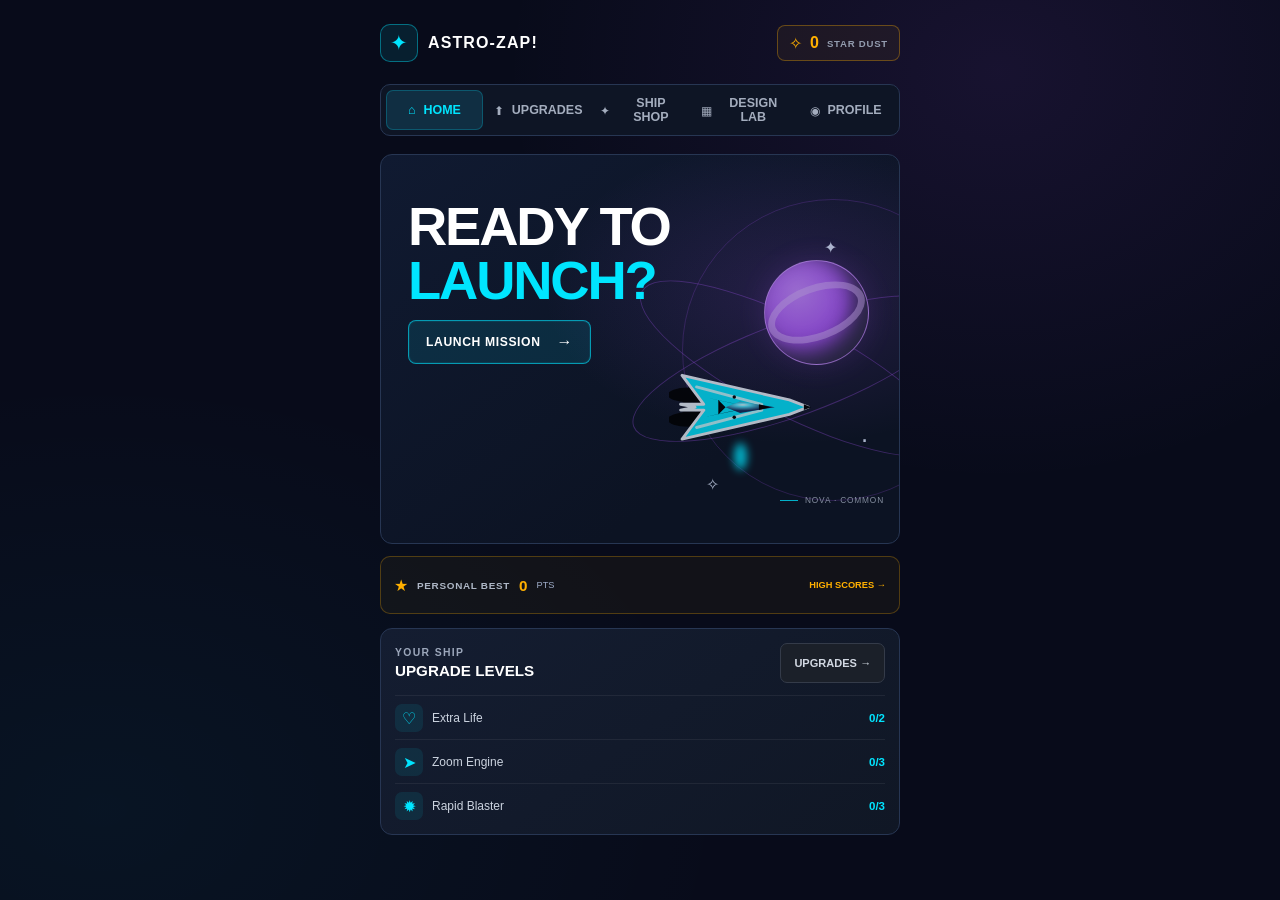
==== commit 24f7e24c: "new design" ====
--- a/shooter.html
+++ b/shooter.html
@@ -25,6 +25,7 @@
       <button class="nav-button active" type="button" data-view="home">⌂ <span>HOME</span></button>
       <button class="nav-button" type="button" data-view="upgrades">⬆ <span>UPGRADES</span></button>
       <button class="nav-button" type="button" data-view="shop">✦ <span>SHIP SHOP</span></button>
+      <button class="nav-button" type="button" data-view="designs">▦ <span>DESIGN LAB</span></button>
       <button class="nav-button" type="button" data-view="profile">◉ <span>PROFILE</span></button>
     </nav>
 
@@ -87,6 +88,57 @@
     <section class="page menu-page" data-page="shop" hidden>
       <div class="page-heading"><div><p class="eyebrow">SHIP HANGAR</p><h1>CHOOSE YOUR SHIP</h1></div></div>
       <div class="shop-grid" id="skin-list"></div>
+    </section>
+
+    <section class="page design-page" data-page="designs" hidden>
+      <header class="design-heading">
+        <div>
+          <p class="eyebrow">NEW DESIGNS <span>•</span> UNIQUE STYLES <span>•</span> 1–5 FIRING PARTS <span>•</span> PIXEL ART</p>
+          <h1>SPACESHIP DESIGNS <span>(28 UNIQUE SHIPS)</span></h1>
+        </div>
+      </header>
+      <div class="ship-design-grid" id="ship-design-grid" aria-label="28 spaceship designs"></div>
+      <div class="design-lower-grid">
+        <section class="design-panel ammo-panel" aria-labelledby="ammo-design-title">
+          <h2 id="ammo-design-title">AMMO / PROJECTILE DESIGNS <small>(16 DIFFERENT AMMO TYPES)</small></h2>
+          <div class="ammo-grid" id="ammo-design-grid"></div>
+        </section>
+        <section class="design-panel effects-panel" aria-labelledby="ammo-effects-title">
+          <h2 id="ammo-effects-title">AMMO EFFECTS <small>(EXAMPLES)</small></h2>
+          <div class="effect-grid" id="ammo-effect-grid"></div>
+          <p>Mix and match ammo types with your ships for unique playstyles!</p>
+        </section>
+      </div>
+      <section class="atlas-section" aria-labelledby="atlas-title">
+        <header class="atlas-heading">
+          <div><p class="eyebrow">SPRITE SHEET / DESTRUCTION ANIMATION GUIDE</p><h2 id="atlas-title">CELESTIAL BODY DESTRUCTION ATLAS</h2></div>
+          <span>5–6 FRAMES PER OBJECT</span>
+        </header>
+        <div class="atlas-columns">
+          <section class="atlas-column">
+            <h3>PLANETS</h3>
+            <div class="atlas-list" id="planet-atlas"></div>
+            <h3 class="asteroid-heading">ASTEROIDS</h3>
+            <div class="atlas-row asteroid-atlas-row" id="asteroid-atlas"></div>
+          </section>
+          <section class="atlas-column">
+            <h3>MAJOR SATELLITES (MOONS)</h3>
+            <div class="atlas-list" id="moon-atlas"></div>
+            <div class="atlas-legend">
+              <h3>LEGEND / KEY</h3>
+              <div class="atlas-row legend-row" id="legend-atlas"></div>
+              <ul>
+                <li>All sprites are pixel art</li>
+                <li>Use 5–6 frames per object</li>
+                <li>Adjust size to fit your game</li>
+                <li>Debris can be smaller particles</li>
+                <li>Add glow / explosion effects</li>
+                <li>Keep consistent colors per object</li>
+              </ul>
+            </div>
+          </section>
+        </div>
+      </section>
     </section>
 
     <section class="page menu-page" data-page="scores" hidden>
@@ -206,9 +258,16 @@
           { name: "Jupiter", color: "#D9A77C" },
           { name: "Saturn", color: "#E8D29A" },
           { name: "Uranus", color: "#80DCE1" },
-          { name: "Neptune", color: "#557BEA" }
+          { name: "Neptune", color: "#557BEA" },
+          { name: "Moon", color: "#D5D2CE" },
+          { name: "Io", color: "#E8BD3F" },
+          { name: "Europa", color: "#CCD9DE" },
+          { name: "Ganymede", color: "#B3A190" },
+          { name: "Callisto", color: "#77716E" },
+          { name: "Titan", color: "#E69B45" }
         ],
         stars: [
+          { name: "Sun", type: "star", color: "#FFAF24" },
           { name: "Sirius", color: "#B8DAFF" },
           { name: "Vega", color: "#D6E7FF" },
           { name: "Betelgeuse", color: "#FF8563" },
@@ -236,6 +295,48 @@
           { name: "TON 618", type: "quasar", color: "#FF8ACA" }
         ]
       };
+      const catalogShipDesigns = [
+        ["NOVA", 1], ["VORTEX", 2], ["ZEPHYR", 3], ["TYPHON", 4], ["ECLIPSE", 5], ["RAZOR", 1], ["SPECTER", 2], ["PHOENIX", 3], ["ORBIT", 4], ["SHADOW", 5],
+        ["STORM", 1], ["MAGNET", 2], ["RIFT", 3], ["VALKYRIE", 4], ["BANSHEE", 5], ["TITAN", 1], ["ARC", 2], ["SERAPH", 3], ["OMEGA", 4], ["CELESTIAL", 5],
+        ["REVENANT", 1], ["LYNX", 2], ["KAISER", 3], ["WRAITH", 4], ["SOLSTICE", 5], ["AQUILA", 1], ["ORION", 2], ["DRACO", 3]
+      ];
+      const catalogShipColors = ["#55c7ff", "#ba7dff", "#ff665d", "#69f078", "#dc55f2", "#ff9a35", "#4fa9ff", "#ff7c37", "#37e5e5", "#d94cff", "#4ba5ff", "#f05bff", "#43daf2", "#ffcb42", "#c748e6", "#91d8ff", "#48e2e8", "#ffcf47", "#ff5454", "#43aaff", "#7ced4b", "#d472ff", "#ff594f", "#53d9ef", "#ffc949", "#39aafa", "#90df48", "#b44eff"];
+      const shipSilhouettes = [
+        "M36 3 42 25 67 39 70 61 45 51 36 91 27 51 2 61 5 39 30 25Z",
+        "M36 4 43 26 68 34 71 61 49 51 42 70 36 55 30 70 23 51 1 61 4 34 29 26Z",
+        "M36 2 43 29 68 39 60 49 46 45 42 88 36 72 30 88 26 45 12 49 4 39 29 29Z",
+        "M36 3 41 23 60 13 55 33 71 34 65 45 46 48 42 87 36 73 30 87 26 48 7 45 1 34 17 33 12 13 31 23Z",
+        "M36 4 43 24 66 31 73 48 53 45 42 69 36 52 30 69 19 45 0 48 7 31 29 24Z",
+        "M36 2 41 30 65 21 59 37 72 41 57 49 44 45 40 87 36 75 32 87 28 45 15 49 0 41 13 37 7 21 31 30Z",
+        "M36 3 45 24 67 29 61 44 72 57 51 52 44 83 36 65 28 83 21 52 0 57 11 44 5 29 27 24Z",
+        "M36 2 43 25 59 18 56 34 69 38 56 45 48 61 42 53 36 91 30 53 24 61 16 45 3 38 16 34 13 18 29 25Z",
+        "M36 4 41 29 68 23 61 39 73 47 54 49 44 69 40 56 36 89 32 56 28 69 18 49 0 47 12 39 5 23 31 29Z",
+        "M36 2 46 23 70 29 61 43 72 57 49 51 42 75 36 59 30 75 23 51 0 57 11 43 2 29 26 23Z",
+        "M36 3 41 21 53 8 55 29 72 31 63 43 51 44 42 86 36 70 30 86 21 44 9 43 0 31 17 29 19 8 31 21Z",
+        "M36 3 44 27 65 21 58 38 73 43 58 49 47 44 42 85 36 67 30 85 25 44 14 49 0 43 15 38 8 21 29 27Z",
+        "M36 2 40 27 62 15 57 34 70 37 57 46 46 45 41 88 36 68 31 88 26 45 15 46 2 37 15 34 10 15 32 27Z",
+        "M36 2 43 24 69 31 62 42 72 51 52 49 45 67 39 56 36 92 31 56 25 67 19 49 0 51 10 42 3 31 29 24Z",
+        "M36 4 44 26 64 20 59 36 72 42 58 48 48 42 42 88 36 75 30 88 24 42 14 48 0 42 13 36 8 20 28 26Z",
+        "M36 2 41 20 59 12 56 31 71 36 57 44 48 40 42 84 36 71 30 84 24 40 15 44 1 36 16 31 13 12 31 20Z",
+        "M36 3 45 25 67 33 59 45 72 57 50 52 43 70 36 58 29 70 22 52 0 57 13 45 5 33 27 25Z",
+        "M36 3 40 28 61 20 56 39 71 44 54 50 44 43 40 89 36 72 32 89 28 43 18 50 1 44 16 39 11 20 32 28Z",
+        "M36 2 45 23 70 26 62 41 72 52 51 48 44 70 36 55 28 70 21 48 0 52 10 41 2 26 27 23Z",
+        "M36 2 42 24 61 11 56 31 73 36 58 44 47 42 41 86 36 69 31 86 25 42 14 44 0 36 17 31 11 11 30 24Z",
+        "M36 4 44 25 62 24 57 38 72 45 56 49 46 61 40 54 36 90 32 54 26 61 16 49 0 45 15 38 10 24 28 25Z",
+        "M36 3 42 25 68 29 60 43 71 56 50 51 43 72 36 58 29 72 22 51 1 56 12 43 4 29 30 25Z",
+        "M36 2 45 22 65 16 59 34 73 39 57 47 47 42 42 88 36 72 30 88 25 42 15 47 0 39 14 34 7 16 27 22Z",
+        "M36 2 40 27 68 19 60 37 73 43 57 49 47 43 40 91 36 74 32 91 25 43 15 49 0 43 13 37 5 19 32 27Z",
+        "M36 3 45 24 68 32 61 44 71 59 49 52 42 72 36 56 30 72 23 52 1 59 11 44 4 32 27 24Z",
+        "M36 2 43 24 60 13 56 32 73 38 57 46 46 43 42 88 36 70 30 88 26 43 15 46 0 38 16 32 12 13 29 24Z",
+        "M36 3 44 26 66 22 60 38 71 48 52 49 43 66 39 54 36 91 32 54 28 66 19 49 1 48 12 38 6 22 28 26Z",
+        "M36 2 42 22 67 18 60 35 73 43 56 49 45 41 41 86 36 71 31 86 26 41 15 49 0 43 13 35 5 18 30 22Z",
+        "M36 3 46 24 71 30 60 44 73 55 50 51 43 70 36 56 29 70 22 51 0 55 12 44 1 30 26 24Z",
+        "M36 2 41 25 64 10 58 33 72 38 57 47 46 42 41 88 36 73 31 88 26 42 15 47 0 38 14 33 8 10 31 25Z"
+      ];
+      const projectileDesigns = ["Standard", "Double", "Triple", "Spread", "Laser", "Piercing", "Homing", "Plasma", "Fireball", "Ice", "Electric", "Explosive", "EMP", "Chain", "Mine", "Nova"];
+      const projectileColors = ["#54c8ff", "#44aaff", "#38d9ff", "#43b9ff", "#6bbcff", "#55ddff", "#63bdff", "#db68ff", "#ff9c37", "#8aeaff", "#6ee5ff", "#ff923d", "#c179ff", "#5aa9ff", "#a887ff", "#ffb938"];
+      const effectDesigns = [["Explosion", "✹", "#ff8d35"], ["Split", "⌁", "#51c7ff"], ["Trail", "➟", "#29cfff"], ["Homing Curve", "↝", "#22caff"], ["Piercing", "⇶", "#35d7ff"], ["Chain Reaction", "⚡", "#ffae36"], ["Freeze", "❄", "#4e9dff"], ["Shockwave", "◎", "#42c9ff"]];
+      const destructionStages = ["Intact", "Cracked 1", "Cracked 2", "Breaking", "Exploding", "Debris"];
       const keys = new Set();
       const stars = Array.from({ length: 90 }, () => ({
         x: Math.random() * width,
@@ -248,6 +349,7 @@
       let bullets;
       let asteroids;
       let particles;
+      let destructionEffects;
       let scorePopups;
       let rarePowerupTimer = 0;
       let abilityKills = 0;
@@ -303,6 +405,7 @@
         document.querySelector(".game").classList.toggle("playing", nextView === "game");
         document.querySelector(".game").classList.toggle("home-screen", nextView === "home");
         document.querySelector(".game").classList.toggle("profile-screen", nextView === "profile");
+        document.querySelector(".game").classList.toggle("catalog-screen", nextView === "designs");
         document.querySelectorAll("[data-page]").forEach(page => {
           page.hidden = page.dataset.page !== nextView;
         });
@@ -420,10 +523,12 @@
           const equipped = progress.equippedSkin === skin.id;
           const card = document.createElement("article");
           card.className = `skin-card grade-${skin.grade.toLowerCase()}${equipped ? " equipped" : ""}`;
+          card.tabIndex = 0;
+          card.setAttribute("aria-describedby", `ship-ability-${skin.id}`);
           const stats = shipStats[skin.id];
           const speed = Math.round(260 * stats.speed * 1.16 ** progress.upgrades.engine);
           const fireRate = (5 * stats.fireRate / 0.82 ** progress.upgrades.blaster).toFixed(1);
-          card.innerHTML = `<div class="skin-preview" style="--skin-color:${skin.color}"><span class="preview-stars">✦　·　✧</span>${shipSvg(skin)}<span class="skin-rarity">${skin.grade}</span></div><div class="ship-stat-grid"><span><small>SPEED</small><strong>${speed}</strong></span><span><small>FIRE RATE</small><strong>${fireRate}/s</strong></span><span><small>SHOTS</small><strong>${stats.gunOffsets.length}</strong></span><span><small>CHARGE</small><strong>${stats.charge} ROCKS</strong></span></div><div class="ship-ability-info"><strong>${stats.abilityName}</strong><small>${stats.abilityDescription}</small></div><div class="skin-card-footer"><span><strong>${skin.name}</strong><small>${skin.subtitle}</small></span><button class="skin-button" type="button" data-skin="${skin.id}" ${equipped || (!owned && progress.dust < skin.price) ? "disabled" : ""}>${equipped ? "EQUIPPED" : owned ? "EQUIP" : `✧ ${skin.price}`}</button></div>`;
+          card.innerHTML = `<div class="skin-preview" style="--skin-color:${skin.color}"><span class="preview-stars">✦　·　✧</span>${shipSvg(skin)}<span class="skin-rarity">${skin.grade}</span></div><div class="ship-stat-grid"><span><small>SPEED</small><strong>${speed}</strong></span><span><small>FIRE RATE</small><strong>${fireRate}/s</strong></span><span><small>SHOTS</small><strong>${stats.gunOffsets.length}</strong></span><span><small>CHARGE</small><strong>${stats.charge} ROCKS</strong></span></div><div class="ship-ability-info" id="ship-ability-${skin.id}" role="tooltip"><strong>${stats.abilityName}</strong><small>${stats.abilityDescription}</small></div><div class="skin-card-footer"><span><strong>${skin.name}</strong><small>${skin.subtitle}</small></span><button class="skin-button" type="button" data-skin="${skin.id}" ${equipped || (!owned && progress.dust < skin.price) ? "disabled" : ""}>${equipped ? "EQUIPPED" : owned ? "EQUIP" : `✧ ${skin.price}`}</button></div>`;
           skinList.append(card);
         }
       }
@@ -435,6 +540,117 @@
           return `<g class="ship-wing-gun"><path d="M47 ${y - 3} 61 ${y - 2} 65 ${y} 61 ${y + 2} 47 ${y + 3}z"></path><path class="ship-gun-barrel" d="M57 ${y - 1}h16v2H57z"></path><circle class="ship-gun-muzzle" cx="73" cy="${y}" r="1.4"></circle></g>`;
         }).join("");
         return `<svg viewBox="0 0 100 72" aria-hidden="true"><defs><linearGradient id="${gradientId}" x1="0" y1="0" x2="0.85" y2="1"><stop offset="0" stop-color="#ffffff"></stop><stop offset="0.22" stop-color="${skin.color}"></stop><stop offset="0.7" stop-color="${skin.color}"></stop><stop offset="1" stop-color="#172033"></stop></linearGradient><radialGradient id="${skin.id}-glass" cx="35%" cy="30%"><stop offset="0" stop-color="#dffaff"></stop><stop offset="0.28" stop-color="#52e7ff"></stop><stop offset="1" stop-color="#152a59"></stop></radialGradient></defs><g class="ship-engine-glow"><ellipse cx="13" cy="27.5" rx="14" ry="5"></ellipse><ellipse cx="13" cy="44.5" rx="14" ry="5"></ellipse></g><g class="ship-engines"><path d="M10 23h18l8 5-8 5H10l-5-5z"></path><path d="M10 39h18l8 5-8 5H10l-5-5z"></path><path class="ship-engine-core" d="M9 26h10v3H9zM9 42h10v3H9z"></path></g><path class="ship-hull" fill="url(#${gradientId})" d="${skin.hull}"></path>${wingGuns}<path class="ship-armor-seam" d="M24 29 42 33 52 35M24 43 42 39 52 37M34 31 39 36 34 41"></path><path class="ship-detail" d="${skin.details}"></path><path class="preview-glass" fill="url(#${skin.id}-glass)" d="${skin.cockpit}"></path><path class="ship-canopy-glint" d="m62 34 8 2-8 2"></path><circle class="ship-rivet" cx="45" cy="29" r="1.2"></circle><circle class="ship-rivet" cx="45" cy="43" r="1.2"></circle><path class="ship-nose-light" d="M93 34 98 36 93 38z"></path></svg>`;
+      }
+
+      function catalogShipSvg(index, fireCount) {
+        const color = catalogShipColors[index];
+        const gunPositions = {
+          1: [36],
+          2: [22, 50],
+          3: [14, 36, 58],
+          4: [10, 27, 45, 62],
+          5: [8, 18, 36, 54, 64]
+        }[fireCount];
+        const guns = Array.from({ length: fireCount }, (_, gunIndex) => {
+          const x = gunPositions[gunIndex];
+          return `<path d="M${x - 1.5} 32h3v-9h-3z" fill="#dffaff" stroke="${color}" stroke-width="1"/><circle cx="${x}" cy="22" r="1.4" fill="#fff"/>`;
+        }).join("");
+        return `<svg viewBox="0 0 72 96" role="presentation" aria-hidden="true" shape-rendering="crispEdges"><defs><linearGradient id="catalog-hull-${index}" x1="0" y1="0" x2="1" y2="1"><stop stop-color="#f4fbff"/><stop offset=".28" stop-color="${color}"/><stop offset="1" stop-color="#172039"/></linearGradient></defs><path d="${shipSilhouettes[index % shipSilhouettes.length]}" fill="url(#catalog-hull-${index})" stroke="#d7f2ff" stroke-width="1.6" stroke-linejoin="round"/><path d="M36 12 36 78M13 42 31 47M59 42 41 47M28 59 36 52 44 59" fill="none" stroke="${color}" stroke-width="2" opacity=".9"/><path d="M31 27 36 15 41 27 36 37z" fill="#6ddfff" stroke="#effcff" stroke-width="1.2"/><path d="M32 76 36 91 40 76z" fill="${color}" opacity=".8"/><g>${guns}</g></svg>`;
+      }
+
+      function projectileSvg(index) {
+        const color = projectileColors[index];
+        const shapes = [
+          `<path d="M18 2 24 13 22 29 18 34 14 29 12 13z"/>`,
+          `<g><path d="M11 7 16 16 15 29 11 33 7 29 6 16z"/><path d="M25 7 30 16 29 29 25 33 21 29 20 16z"/></g>`,
+          `<g><path d="M18 3 23 12 22 29 18 33 14 29 13 12z"/><circle cx="7" cy="20" r="4"/><circle cx="29" cy="20" r="4"/></g>`,
+          `<g><circle cx="9" cy="25" r="3"/><circle cx="18" cy="17" r="3"/><circle cx="27" cy="25" r="3"/><path d="m9 25 9-8 9 8" fill="none"/></g>`,
+          `<path d="M18 1v34" stroke-width="3"/>`,
+          `<path d="M18 1 24 10 22 29 18 35 14 29 12 10z"/><path d="M18 3v29" fill="none" stroke="#fff"/>`,
+          `<path d="M18 5 23 12 21 27 18 31 15 27 13 12z"/><path d="M13 12Q3 12 8 4M23 12Q33 12 28 4" fill="none"/>`,
+          `<circle cx="18" cy="18" r="10"/><circle cx="18" cy="18" r="4" fill="#fff"/>`,
+          `<path d="M18 2 28 20 22 20 19 34 8 17 15 17z"/>`,
+          `<path d="M18 2 25 11 23 28 18 34 13 28 11 11z"/><path d="M18 5v25" fill="none" stroke="#fff"/>`,
+          `<path d="M18 2 25 11 23 28 18 34 13 28 11 11z"/><path d="m5 11 7 7-7 7M31 11l-7 7 7 7" fill="none"/>`,
+          `<circle cx="18" cy="18" r="9"/>`,
+          `<circle cx="18" cy="18" r="10"/><circle cx="18" cy="18" r="4" fill="none" stroke="#fff"/>`,
+          `<path d="m4 27 9-10 5 5 11-14" fill="none" stroke-width="3"/>`,
+          `<circle cx="18" cy="17" r="8"/><path d="M15 24v8h6v-8M18 4v5M5 17h5M26 17h5" fill="none"/>`,
+          `<path d="M18 1 22 13 34 18 22 22 18 35 14 22 2 18 14 13z"/>`
+        ];
+        return `<svg viewBox="0 0 36 36" aria-hidden="true" shape-rendering="crispEdges"><g fill="${color}" stroke="${color}" stroke-width="1.4" stroke-linecap="round" stroke-linejoin="round" filter="url(#ammo-glow-${index})"><defs><filter id="ammo-glow-${index}"><feGaussianBlur stdDeviation="2" result="blur"/><feMerge><feMergeNode in="blur"/><feMergeNode in="SourceGraphic"/></feMerge></filter></defs>${shapes[index]}</g></svg>`;
+      }
+
+      function atlasSprite(color, stage, objectId) {
+        const id = `atlas-${objectId}-${stage}`.replace(/[^a-z0-9-]/gi, "");
+        const objectKey = objectId.split("-")[0];
+        if (stage === 5) {
+          return `<svg viewBox="0 0 64 64" aria-hidden="true" shape-rendering="crispEdges"><g fill="${color}" opacity=".92"><path d="m8 18 8-5 4 8-7 6zM41 7l8 4-3 9-8-4zM43 39l10-3 4 8-10 5zM11 43l8-3 4 7-6 8zM27 27l7-4 5 7-8 6z"/></g><g fill="#ffb747"><circle cx="31" cy="11" r="1.4"/><circle cx="53" cy="25" r="1.2"/><circle cx="27" cy="51" r="1.2"/></g></svg>`;
+        }
+        if (stage === 4) {
+          return `<svg viewBox="0 0 64 64" aria-hidden="true" shape-rendering="crispEdges"><defs><radialGradient id="${id}-blast"><stop stop-color="#fff9b0"/><stop offset=".3" stop-color="#ffb321"/><stop offset=".7" stop-color="#ff5422" stop-opacity=".8"/><stop offset="1" stop-color="#ff4b1b" stop-opacity="0"/></radialGradient></defs><circle cx="32" cy="32" r="30" fill="url(#${id}-blast)"/><path d="M31 4 35 23 48 9 41 27 61 23 44 34 59 45 40 40 43 60 32 43 21 60 25 41 6 47 21 34 4 25 24 27z" fill="#ff8d1b"/><circle cx="32" cy="32" r="7" fill="#fff5ad"/><g fill="#ffd36a"><circle cx="11" cy="13" r="2"/><circle cx="54" cy="17" r="2"/><circle cx="51" cy="52" r="1.6"/><circle cx="12" cy="48" r="1.5"/></g></svg>`;
+        }
+        const craters = Array.from({ length: 7 }, (_, mark) => {
+          const x = 12 + ((mark * 17 + objectId.length * 5) % 42);
+          const y = 12 + ((mark * 23 + objectId.length * 7) % 42);
+          const radius = 2 + (mark % 3);
+          return `<circle cx="${x}" cy="${y}" r="${radius}" fill="#101827" opacity=".32"/><circle cx="${x - 1}" cy="${y - 1}" r="${radius * .55}" fill="#ffffff" opacity=".16"/>`;
+        }).join("");
+        const cracks = stage === 0 ? "" : `<path d="M23 8 28 20 23 28 31 34 26 45 32 56M28 20 40 19 45 27 37 34 46 39 42 50" fill="none" stroke="#181b20" stroke-width="${stage >= 2 ? 3 : 1.8}" stroke-linejoin="round"/>${stage >= 2 ? `<path d="m28 20-8 3m17 11 8-5m-14 5-8 5m10 6 10 5" stroke="#ff8c2e" stroke-width="1.5"/>` : ""}`;
+        const breakBits = stage === 3 ? `<path d="m11 10 12 7-5 5zm42 5-12 9 6 4zM18 49l10-8 3 14zm30 3-9-12 10 1z" fill="${color}" stroke="#ff9b37" stroke-width="1"/>` : "";
+        const ring = objectKey === "saturn" ? `<ellipse cx="32" cy="34" rx="29" ry="9" fill="none" stroke="#e9ca91" stroke-width="4" opacity=".72"/>` : "";
+        const corona = objectKey === "sun" ? `<path d="m32 1 4 10 8-7-1 12 12-2-7 10 12 4-11 5 10 8-12 1 5 11-11-4-2 12-7-9-7 10-3-12-10 6 2-12-12 1 7-10-11-6 12-3-8-9 12 1-2-12 9 7z" fill="#ff9c24" opacity=".9"/>` : "";
+        const surface = objectKey === "earth"
+          ? `<path d="m13 20 8-7 8 4 2 6-6 3-3 8-7-3-5-6zm22 17 8-5 9 4-3 9-8 5-7-6z" fill="#58bb62" opacity=".86"/><path d="m13 20 8-7m4 41 5-10" stroke="#9be1ff" stroke-width="1"/>`
+          : objectKey === "jupiter"
+            ? `<path d="M7 19h50M6 26h52M6 39h52M8 46h48" stroke="#f8d08b" stroke-width="3" opacity=".72"/><ellipse cx="44" cy="34" rx="5" ry="3" fill="#bc5949"/>`
+            : objectKey === "uranus" || objectKey === "neptune"
+              ? `<path d="M9 22h46M8 40h48" stroke="#bdeaff" stroke-width="2" opacity=".34"/>`
+              : "";
+        return `<svg viewBox="0 0 64 64" aria-hidden="true" shape-rendering="crispEdges"><defs><radialGradient id="${id}-surface" cx="32%" cy="28%"><stop stop-color="#fff" stop-opacity=".36"/><stop offset=".5" stop-color="${color}"/><stop offset="1" stop-color="#111827"/></radialGradient><clipPath id="${id}-clip"><circle cx="32" cy="32" r="25"/></clipPath></defs>${corona}${ring}<circle cx="32" cy="32" r="25" fill="url(#${id}-surface)" stroke="#d7e8f4" stroke-opacity=".5"/><g clip-path="url(#${id}-clip)">${surface}${craters}${cracks}${breakBits}</g><circle cx="32" cy="32" r="25" fill="none" stroke="#ffffff" stroke-opacity=".32"/></svg>`;
+      }
+
+      function renderDesignCatalog() {
+        document.querySelector("#ship-design-grid").innerHTML = catalogShipDesigns.map(([name, fireCount], index) => `
+          <article class="ship-design-card">
+            <h3>${String(index + 1).padStart(2, "0")}. ${name}</h3>
+            <div class="catalog-ship-art" style="--ship-color:${catalogShipColors[index]}">${catalogShipSvg(index, fireCount)}</div>
+            <p>Fires: ${fireCount} (${["Center", "Left/Right", "Spread", "Corners", "Fan"][fireCount - 1]})</p>
+            <div class="catalog-shot-row" aria-hidden="true">${Array.from({ length: fireCount }, () => `<i style="--ship-color:${catalogShipColors[index]}"></i>`).join("")}</div>
+            <small>${["Fast • Balanced", "High Accuracy", "Wide Coverage", "Area Control", "Maximum Spread"][fireCount - 1]}</small>
+          </article>`).join("");
+        document.querySelector("#ammo-design-grid").innerHTML = projectileDesigns.map((name, index) => `
+          <article class="ammo-design-card">${projectileSvg(index)}<span>${index + 1}. ${name}</span></article>`).join("");
+        document.querySelector("#ammo-effect-grid").innerHTML = effectDesigns.map(([name, icon, color]) => `
+          <article class="ammo-effect-card"><span style="--effect-color:${color}">${icon}</span><small>${name} Effect</small></article>`).join("");
+
+        const phases = destructionStages.map((name, stage) => `
+          <div class="atlas-phase">${atlasSprite("#9ca3ad", stage, "sample")}<small>${name}</small></div>`).join("");
+        const renderAtlasRow = (object, index) => `
+          <article class="atlas-object">
+            <h4>${object.name}</h4>
+            <div class="atlas-row">${destructionStages.map((name, stage) => `
+              <div class="atlas-phase">${atlasSprite(object.color, stage, `${object.id}-${index}`)}<small>${name}</small></div>`).join("")}
+            </div>
+          </article>`;
+        const planets = [
+          { id: "mercury", name: "MERCURY", color: "#a8a5aa" }, { id: "venus", name: "VENUS", color: "#e6a32a" },
+          { id: "earth", name: "EARTH", color: "#35a9e9" }, { id: "mars", name: "MARS", color: "#e8573e" },
+          { id: "jupiter", name: "JUPITER", color: "#e4a354" }, { id: "saturn", name: "SATURN", color: "#e7cb8a" },
+          { id: "uranus", name: "URANUS", color: "#43cbd7" }, { id: "neptune", name: "NEPTUNE", color: "#1761ed" },
+          { id: "sun", name: "SUN", color: "#ffad18" }
+        ];
+        const moons = [
+          { id: "moon", name: "MOON", color: "#d4d4d0" }, { id: "io", name: "IO", color: "#e8bd3f" },
+          { id: "europa", name: "EUROPA", color: "#c9d6dd" }, { id: "ganymede", name: "GANYMEDE", color: "#aa9681" },
+          { id: "callisto", name: "CALLISTO", color: "#77716e" }, { id: "titan", name: "TITAN", color: "#e69b45" }
+        ];
+        document.querySelector("#planet-atlas").innerHTML = planets.map(renderAtlasRow).join("");
+        document.querySelector("#moon-atlas").innerHTML = moons.map(renderAtlasRow).join("");
+        document.querySelector("#asteroid-atlas").innerHTML = `
+          <div class="atlas-phase asteroid-sample"><span aria-hidden="true">✥</span><small>Intact</small></div>
+          ${destructionStages.slice(1).map((name, stage) => `<div class="atlas-phase">${atlasSprite("#92877c", stage + 1, `rock-${stage}`)}<small>${name}</small></div>`).join("")}`;
+        document.querySelector("#legend-atlas").innerHTML = phases;
       }
 
       function buyUpgrade(id) {
@@ -479,6 +695,7 @@
         bullets = [];
         asteroids = [];
         particles = [];
+        destructionEffects = [];
         scorePopups = [];
         rarePowerupTimer = 0;
         rarePowerupElement.hidden = true;
@@ -536,7 +753,7 @@
               : { min: 31, max: 43, hp: 5, points: 45 };
         const radius = rare ? 22 + Math.random() * 13 : stage.min + Math.random() * (stage.max - stage.min);
         const hpGrowth = Math.min(4, Math.floor(Math.exp(runTime * 0.003) - 1));
-        const hp = rare ? 3 + hpGrowth : stage.hp + hpGrowth;
+        const hp = rare ? 3 + hpGrowth : Math.max(3, stage.hp + hpGrowth);
         const speedMultiplier = Math.min(2.4, Math.exp(runTime * 0.0015));
         asteroids.push({
           x: radius + Math.random() * (width - radius * 2),
@@ -547,9 +764,13 @@
           maxHp: hp,
           points: rare ? 75 : stage.points,
           rare,
+          cracks: createAsteroidCracks(),
+          surface: createAsteroidSurface(),
+          hitFlash: 0,
           rotation: Math.random() * Math.PI * 2,
           spin: (Math.random() - 0.5) * 2.3,
-          shape: Array.from({ length: 9 }, () => 0.76 + Math.random() * 0.38)
+          shape: Array.from({ length: 10 }, () => 0.5 + Math.random() * 0.62),
+          shapeAngles: Array.from({ length: 10 }, (_, index) => index / 10 * Math.PI * 2 + (Math.random() - 0.5) * 0.2)
         });
       }
 
@@ -576,6 +797,9 @@
           hp: Math.min(12, settings.hp + Math.floor(runTime / 180)),
           maxHp: Math.min(12, settings.hp + Math.floor(runTime / 180)),
           points: settings.points,
+          cracks: createAsteroidCracks(),
+          surface: createCelestialSurface(celestial.name),
+          hitFlash: 0,
           rotation: Math.random() * Math.PI * 2,
           spin: (Math.random() - 0.5) * 0.35
         });
@@ -620,6 +844,92 @@
         }
       }
 
+      function createAsteroidCracks() {
+        return Array.from({ length: 6 }, () => {
+          const angle = Math.random() * Math.PI * 2;
+          const endDistance = 0.55 + Math.random() * 0.34;
+          const bend = (Math.random() - 0.5) * 0.35;
+          return [
+            { x: Math.cos(angle) * -0.12, y: Math.sin(angle) * -0.12 },
+            { x: Math.cos(angle + bend) * endDistance * 0.42, y: Math.sin(angle + bend) * endDistance * 0.42 },
+            { x: Math.cos(angle - bend) * endDistance * 0.72, y: Math.sin(angle - bend) * endDistance * 0.72 },
+            { x: Math.cos(angle) * endDistance, y: Math.sin(angle) * endDistance }
+          ];
+        });
+      }
+
+      function createAsteroidSurface() {
+        return Array.from({ length: 18 }, () => {
+          const angle = Math.random() * Math.PI * 2;
+          const distance = Math.sqrt(Math.random()) * 0.62;
+          return {
+            x: Math.cos(angle) * distance,
+            y: Math.sin(angle) * distance,
+            size: 0.07 + Math.random() * 0.14,
+            rotation: angle + (Math.random() - 0.5),
+            crater: Math.random() < 0.65,
+            shade: Math.random()
+          };
+        });
+      }
+
+      function createCelestialSurface() {
+        return {
+          marks: Array.from({ length: 38 }, () => {
+            const angle = Math.random() * Math.PI * 2;
+            const distance = Math.sqrt(Math.random()) * 0.84;
+            return {
+              x: Math.cos(angle) * distance,
+              y: Math.sin(angle) * distance,
+              size: 0.025 + Math.random() * 0.075,
+              shade: Math.random()
+            };
+          }),
+          land: Array.from({ length: 4 }, () => {
+            const angle = Math.random() * Math.PI * 2;
+            const distance = Math.random() * 0.5;
+            const center = { x: Math.cos(angle) * distance, y: Math.sin(angle) * distance };
+            const points = Array.from({ length: 7 }, (_, index) => {
+              const pointAngle = index / 7 * Math.PI * 2;
+              const size = 0.12 + Math.random() * 0.09;
+              return {
+                x: center.x + Math.cos(pointAngle) * size,
+                y: center.y + Math.sin(pointAngle) * size * (0.55 + Math.random() * 0.5)
+              };
+            });
+            return points;
+          })
+        };
+      }
+
+      function addDestructionEffect(asteroid, color) {
+        const shardCount = Math.min(12, Math.max(7, Math.round(asteroid.radius / 3)));
+        destructionEffects.push({
+          x: asteroid.x,
+          y: asteroid.y,
+          radius: asteroid.radius,
+          color,
+          life: 0.78,
+          maxLife: 0.78,
+          rotation: Math.random() * Math.PI * 2,
+          object: { ...asteroid, hp: 0, gone: false },
+          shards: Array.from({ length: shardCount }, () => {
+            const angle = Math.random() * Math.PI * 2;
+            const speed = 70 + Math.random() * 190;
+            return {
+              x: 0,
+              y: 0,
+              vx: Math.cos(angle) * speed,
+              vy: Math.sin(angle) * speed,
+              rotation: Math.random() * Math.PI * 2,
+              spin: (Math.random() - 0.5) * 12,
+              size: 3 + Math.random() * Math.max(3, asteroid.radius * 0.18),
+              color: ["#FFF3C4", "#FFB347", "#F36B32", color][Math.floor(Math.random() * 4)]
+            };
+          })
+        });
+      }
+
       function registerAsteroidKill() {
         const ship = equippedSkin();
         abilityKills = Math.min(ship.charge, abilityKills + 1);
@@ -629,6 +939,7 @@
       function damageAsteroid(asteroid, damage, color = "#FFB000") {
         if (asteroid.gone) return;
         asteroid.hp -= damage;
+        asteroid.hitFlash = 0.12;
         if (asteroid.hp <= 0) {
           asteroid.gone = true;
           score += asteroid.points;
@@ -636,7 +947,9 @@
           addScorePopup(asteroid);
           if (asteroid.rare) activateRarePowerup();
           if (asteroid.kind !== "celestial") registerAsteroidKill();
-          burst(asteroid.x, asteroid.y, asteroid.rare ? "#FF477E" : color, asteroid.rare ? 26 : 15);
+          const explosionColor = asteroid.rare ? "#FF477E" : color;
+          addDestructionEffect(asteroid, explosionColor);
+          burst(asteroid.x, asteroid.y, explosionColor, asteroid.rare ? 26 : 15);
         } else {
           burst(asteroid.x, asteroid.y, color, 8);
         }
@@ -799,6 +1112,7 @@
 
         for (const asteroid of asteroids) {
           asteroid.frozen = Math.max(0, (asteroid.frozen || 0) - delta);
+          asteroid.hitFlash = Math.max(0, (asteroid.hitFlash || 0) - delta);
           if (asteroid.frozen <= 0) asteroid.y += asteroid.speed * delta;
           asteroid.rotation += asteroid.spin * delta;
           if (asteroid.y > height + asteroid.radius) asteroid.gone = true;
@@ -819,6 +1133,8 @@
           const hitDistance = asteroid.radius + player.radius * 0.7;
           if (!asteroid.gone && player.invulnerable <= 0 && dx * dx + dy * dy < hitDistance * hitDistance) {
             asteroid.gone = true;
+            addDestructionEffect(asteroid, "#FF477E");
+            burst(asteroid.x, asteroid.y, "#FF477E", 14);
             lives--;
             livesElement.textContent = lives;
             player.invulnerable = 1.2;
@@ -839,6 +1155,18 @@
           particle.life -= delta;
         }
         particles = particles.filter(particle => particle.life > 0);
+        for (const effect of destructionEffects) {
+          effect.life -= delta;
+          effect.rotation += delta * 2.2;
+          for (const shard of effect.shards) {
+            shard.x += shard.vx * delta;
+            shard.y += shard.vy * delta;
+            shard.vx *= Math.max(0, 1 - delta * 1.8);
+            shard.vy *= Math.max(0, 1 - delta * 1.8);
+            shard.rotation += shard.spin * delta;
+          }
+        }
+        destructionEffects = destructionEffects.filter(effect => effect.life > 0);
         for (const popup of scorePopups) {
           popup.y -= 34 * delta;
           popup.life -= delta;
@@ -966,10 +1294,9 @@
         ctx.restore();
       }
 
-      function drawAsteroid(asteroid) {
+      function drawAsteroid(asteroid, effectSprite = false) {
         if (asteroid.kind === "celestial") {
-          drawCosmicObject(asteroid);
-          drawAsteroidHealth(asteroid);
+          drawCosmicObject(asteroid, effectSprite);
           if (asteroid.frozen > 0) {
             ctx.strokeStyle = "#67E8F9";
             ctx.lineWidth = 2;
@@ -980,51 +1307,355 @@
           return;
         }
         const rainbowHue = (performance.now() / 8 + asteroid.rotation * 50) % 360;
-        const rockColor = asteroid.frozen > 0 ? "#67E8F9" : asteroid.rare ? `hsl(${rainbowHue} 95% 62%)` : "#A855F7";
+        const glowColor = asteroid.frozen > 0 ? "#67E8F9" : asteroid.rare ? `hsl(${rainbowHue} 95% 62%)` : "#8C7461";
         ctx.save();
         ctx.translate(asteroid.x, asteroid.y);
         ctx.rotate(asteroid.rotation);
-        ctx.shadowBlur = 12;
-        ctx.shadowColor = rockColor;
-        ctx.fillStyle = rockColor;
-        ctx.strokeStyle = asteroid.rare ? `hsl(${(rainbowHue + 65) % 360} 100% 82%)` : "#D8B4FE";
+        ctx.shadowBlur = asteroid.rare || asteroid.frozen > 0 ? 10 : 0;
+        ctx.shadowColor = glowColor;
+        traceAsteroidShape(asteroid);
+        ctx.fillStyle = asteroid.frozen > 0 ? "#527989" : "#665C54";
+        ctx.fill();
+        ctx.save();
+        traceAsteroidShape(asteroid);
+        ctx.clip();
+        asteroid.shape.forEach((_, index) => {
+          const next = (index + 1) % asteroid.shape.length;
+          const angle = asteroid.shapeAngles[index];
+          const nextAngle = asteroid.shapeAngles[next];
+          const shade = index % 3 === 0 ? "#9D8B78" : index % 3 === 1 ? "#76695D" : "#49474A";
+          ctx.fillStyle = asteroid.frozen > 0 ? (index % 2 ? "#75A7B2" : "#355866") : shade;
+          ctx.beginPath();
+          ctx.moveTo(0, 0);
+          ctx.lineTo(Math.cos(angle) * asteroid.radius * asteroid.shape[index], Math.sin(angle) * asteroid.radius * asteroid.shape[index]);
+          ctx.lineTo(Math.cos(nextAngle) * asteroid.radius * asteroid.shape[next], Math.sin(nextAngle) * asteroid.radius * asteroid.shape[next]);
+          ctx.closePath();
+          ctx.globalAlpha = 0.38;
+          ctx.fill();
+        });
+        ctx.globalAlpha = 1;
+        for (const mark of asteroid.surface) {
+          const x = mark.x * asteroid.radius;
+          const y = mark.y * asteroid.radius;
+          const size = mark.size * asteroid.radius;
+          if (mark.crater) {
+            ctx.save();
+            ctx.translate(x, y);
+            ctx.rotate(mark.rotation);
+            ctx.fillStyle = asteroid.frozen > 0 ? "#284551" : mark.shade > 0.5 ? "#49464A" : "#514B47";
+            ctx.beginPath();
+            for (let point = 0; point < 7; point++) {
+              const angle = point / 7 * Math.PI * 2;
+              const scale = point % 2 ? 0.82 : 1;
+              const px = Math.cos(angle) * size * scale;
+              const py = Math.sin(angle) * size * 0.7 * scale;
+              if (point === 0) ctx.moveTo(px, py);
+              else ctx.lineTo(px, py);
+            }
+            ctx.closePath();
+            ctx.fill();
+            ctx.strokeStyle = asteroid.frozen > 0 ? "#9CEAF3" : "#BDA88E";
+            ctx.globalAlpha = 0.68;
+            ctx.lineWidth = Math.max(0.7, asteroid.radius * 0.035);
+            ctx.beginPath();
+            ctx.moveTo(-size * 0.75, size * 0.03);
+            ctx.lineTo(-size * 0.48, -size * 0.43);
+            ctx.lineTo(size * 0.05, -size * 0.58);
+            ctx.lineTo(size * 0.53, -size * 0.28);
+            ctx.stroke();
+            ctx.fillStyle = "#302F34";
+            ctx.globalAlpha = 0.62;
+            ctx.beginPath();
+            ctx.moveTo(-size * 0.38, -size * 0.02);
+            ctx.lineTo(-size * 0.13, -size * 0.3);
+            ctx.lineTo(size * 0.25, -size * 0.25);
+            ctx.lineTo(size * 0.36, size * 0.07);
+            ctx.lineTo(size * 0.08, size * 0.28);
+            ctx.closePath();
+            ctx.fill();
+            ctx.restore();
+          } else {
+            ctx.fillStyle = asteroid.frozen > 0 ? "#9DEAF2" : mark.shade > 0.5 ? "#C0AA8E" : "#39383C";
+            ctx.globalAlpha = 0.28 + mark.shade * 0.2;
+            ctx.beginPath();
+            ctx.moveTo(x - size, y - size * 0.35);
+            ctx.lineTo(x - size * 0.28, y - size);
+            ctx.lineTo(x + size * 0.48, y - size * 0.7);
+            ctx.lineTo(x + size, y + size * 0.16);
+            ctx.lineTo(x + size * 0.18, y + size);
+            ctx.lineTo(x - size * 0.72, y + size * 0.48);
+            ctx.closePath();
+            ctx.fill();
+          }
+        }
+        ctx.restore();
+        if (asteroid.hitFlash > 0) {
+          ctx.globalAlpha = asteroid.hitFlash / 0.12 * 0.65;
+          ctx.fillStyle = "#FFF2D0";
+          traceAsteroidShape(asteroid);
+          ctx.fill();
+          ctx.globalAlpha = 1;
+        }
+        ctx.shadowBlur = 0;
+        ctx.strokeStyle = "#292A30";
         ctx.lineWidth = 2;
+        traceAsteroidShape(asteroid);
+        ctx.stroke();
+        if (asteroid.rare) {
+          ctx.strokeStyle = `hsl(${(rainbowHue + 180) % 360} 100% 68%)`;
+          ctx.lineWidth = 1.5;
+          ctx.beginPath();
+          ctx.arc(0, 0, asteroid.radius + 5, 0, Math.PI * 2);
+          ctx.stroke();
+        }
+        drawAsteroidCracks(asteroid);
+        ctx.restore();
+      }
+
+      function traceAsteroidShape(asteroid) {
         ctx.beginPath();
         asteroid.shape.forEach((scale, index) => {
-          const angle = index / asteroid.shape.length * Math.PI * 2;
+          const angle = asteroid.shapeAngles[index];
           const x = Math.cos(angle) * asteroid.radius * scale;
           const y = Math.sin(angle) * asteroid.radius * scale;
           if (index === 0) ctx.moveTo(x, y);
           else ctx.lineTo(x, y);
         });
         ctx.closePath();
+      }
+
+      function drawAsteroidCracks(asteroid) {
+        const damage = asteroid.maxHp - asteroid.hp;
+        const crackCount = Math.min(2, damage, asteroid.cracks.length);
+        if (!crackCount) return;
+        ctx.save();
+        ctx.scale(asteroid.radius, asteroid.radius);
+        ctx.beginPath();
+        if (asteroid.shape) {
+          asteroid.shape.forEach((scale, index) => {
+            const angle = asteroid.shapeAngles[index];
+            const x = Math.cos(angle) * scale;
+            const y = Math.sin(angle) * scale;
+            if (index === 0) ctx.moveTo(x, y);
+            else ctx.lineTo(x, y);
+          });
+          ctx.closePath();
+        } else {
+          ctx.arc(0, 0, 0.92, 0, Math.PI * 2);
+        }
+        ctx.clip();
+        ctx.lineCap = "round";
+        ctx.lineJoin = "round";
+        ctx.strokeStyle = "#29252A";
+        ctx.lineWidth = 0.11;
+        for (const points of asteroid.cracks.slice(0, crackCount)) {
+          ctx.beginPath();
+          points.forEach((point, index) => {
+            if (index === 0) ctx.moveTo(point.x + 0.025, point.y + 0.035);
+            else ctx.lineTo(point.x + 0.025, point.y + 0.035);
+          });
+          ctx.stroke();
+        }
+        ctx.strokeStyle = asteroid.rare ? "#FFFFFF" : asteroid.frozen > 0 ? "#C8FAFF" : asteroid.kind === "celestial" ? "#FFF0C2" : "#F5B95E";
+        ctx.lineWidth = 0.055;
+        ctx.shadowColor = ctx.strokeStyle;
+        ctx.shadowBlur = 0.08;
+        for (const points of asteroid.cracks.slice(0, crackCount)) {
+          ctx.beginPath();
+          points.forEach((point, index) => {
+            if (index === 0) ctx.moveTo(point.x, point.y);
+            else ctx.lineTo(point.x, point.y);
+          });
+          ctx.stroke();
+        }
+        ctx.restore();
+      }
+
+      function drawPlanetSurface(object) {
+        const palettes = {
+          Mercury: ["#D4C9BE", "#8D8580", "#514B4A", "#E6D9C9"],
+          Venus: ["#FFD45C", "#F39524", "#BC4D1F", "#FFE08A"],
+          Earth: ["#1686E5", "#1050B8", "#123B83", "#65CF68"],
+          Mars: ["#F16B49", "#BD392A", "#732B28", "#F5A06A"],
+          Jupiter: ["#E9C28D", "#AF7150", "#704638", "#F8E0B4"],
+          Saturn: ["#F3D89B", "#C79B61", "#80644D", "#FFF0C3"],
+          Uranus: ["#80E8EC", "#35B5D0", "#176885", "#B0FFFF"],
+          Neptune: ["#438BFF", "#1747BD", "#122A83", "#83C4FF"],
+          Moon: ["#E5E0D9", "#A6A19D", "#5C595A", "#F7F0E6"],
+          Io: ["#FFE06A", "#D78C2E", "#7E4531", "#FFF2A3"],
+          Europa: ["#F1E8D8", "#B8C8C8", "#647E8A", "#FFFFFF"],
+          Ganymede: ["#C8B5A2", "#82746D", "#4F4949", "#E4D3BE"],
+          Callisto: ["#A49A91", "#6F6867", "#403E42", "#D5C6B8"],
+          Titan: ["#F9B554", "#CB6B2D", "#713F37", "#FFE09A"]
+        };
+        const [light, middle, dark, accent] = palettes[object.name] || [object.color, "#765A9E", "#29264A", "#E7D5FF"];
+        const radius = object.radius;
+
+        if (object.name === "Saturn" || object.name === "Uranus") {
+          ctx.save();
+          ctx.rotate(-0.28);
+          ctx.strokeStyle = object.name === "Saturn" ? "#E8C992" : "#75DCE3";
+          ctx.lineWidth = radius * 0.19;
+          ctx.beginPath();
+          ctx.ellipse(0, 0, radius * 1.55, radius * 0.47, 0, Math.PI * 1.04, Math.PI * 1.96);
+          ctx.stroke();
+          ctx.strokeStyle = object.name === "Saturn" ? "#FFF0BE" : "#B3FFFF";
+          ctx.lineWidth = Math.max(1, radius * 0.045);
+          ctx.beginPath();
+          ctx.ellipse(0, 0, radius * 1.52, radius * 0.45, 0, Math.PI * 1.04, Math.PI * 1.96);
+          ctx.stroke();
+          ctx.restore();
+        }
+
+        ctx.fillStyle = middle;
+        traceCelestialSphere(radius);
         ctx.fill();
-        ctx.stroke();
-        if (asteroid.rare) {
-          ctx.strokeStyle = `hsl(${(rainbowHue + 180) % 360} 100% 68%)`;
-          ctx.lineWidth = 1.5;
-          ctx.beginPath();
-          ctx.arc(0, 0, asteroid.radius + 5, 0, Math.PI * 2);
+        ctx.save();
+        traceCelestialSphere(radius * 0.96);
+        ctx.clip();
+
+        if (["Jupiter", "Saturn", "Uranus", "Neptune"].includes(object.name)) {
+          const bandColors = object.name === "Jupiter"
+            ? ["#F7D9A6", "#B66F45", "#F3C78A", "#8D5742", "#F8E0B8"]
+            : [accent, middle, light, middle];
+          for (let band = 0; band < 8; band++) {
+            ctx.globalAlpha = band % 2 === 0 ? 0.72 : 0.42;
+            ctx.fillStyle = bandColors[band % bandColors.length];
+            const y = -radius + band * radius * 0.29;
+            ctx.fillRect(-radius, y, radius * 2, radius * (object.name === "Jupiter" && band === 3 ? 0.21 : 0.12));
+          }
+          ctx.globalAlpha = 1;
+          if (object.name === "Jupiter") {
+            ctx.fillStyle = "#B9543B";
+            ctx.beginPath();
+            ctx.ellipse(radius * 0.38, radius * 0.3, radius * 0.2, radius * 0.1, -0.12, 0, Math.PI * 2);
+            ctx.fill();
+            ctx.strokeStyle = "#F0BF83";
+            ctx.lineWidth = 1;
+            ctx.stroke();
+          }
+        } else if (object.name === "Earth") {
+          for (const continent of object.surface.land) {
+            ctx.fillStyle = "#45B95B";
+            ctx.beginPath();
+            continent.forEach((point, index) => {
+              if (index === 0) ctx.moveTo(point.x * radius, point.y * radius);
+              else ctx.lineTo(point.x * radius, point.y * radius);
+            });
+            ctx.closePath();
+            ctx.fill();
+            ctx.strokeStyle = "#A6D878";
+            ctx.lineWidth = Math.max(0.6, radius * 0.025);
+            ctx.stroke();
+          }
+        } else {
+          for (const mark of object.surface.marks) {
+            const shade = mark.shade > 0.5 ? accent : dark;
+            ctx.globalAlpha = 0.4 + mark.shade * 0.35;
+            ctx.fillStyle = shade;
+            ctx.beginPath();
+            const centerX = mark.x * radius;
+            const centerY = mark.y * radius;
+            const size = mark.size * radius;
+            for (let point = 0; point < 6; point++) {
+              const angle = point / 6 * Math.PI * 2 + mark.shade;
+              const px = centerX + Math.cos(angle) * size * (point % 2 ? 0.72 : 1.3);
+              const py = centerY + Math.sin(angle) * size * (point % 2 ? 0.82 : 1);
+              if (point === 0) ctx.moveTo(px, py);
+              else ctx.lineTo(px, py);
+            }
+            ctx.closePath();
+            ctx.fill();
+          }
+          ctx.globalAlpha = 1;
+        }
+
+        ctx.fillStyle = light;
+        ctx.globalAlpha = 0.36;
+        ctx.beginPath();
+        ctx.moveTo(-radius * 0.72, -radius * 0.2);
+        ctx.lineTo(-radius * 0.62, -radius * 0.64);
+        ctx.lineTo(-radius * 0.24, -radius * 0.88);
+        ctx.lineTo(radius * 0.02, -radius * 0.66);
+        ctx.lineTo(-radius * 0.18, -radius * 0.35);
+        ctx.lineTo(-radius * 0.5, -radius * 0.12);
+        ctx.closePath();
+        ctx.fill();
+        ctx.fillStyle = dark;
+        ctx.globalAlpha = 0.42;
+        ctx.beginPath();
+        ctx.moveTo(radius * 0.42, -radius * 0.72);
+        ctx.lineTo(radius * 0.82, -radius * 0.4);
+        ctx.lineTo(radius * 0.95, radius * 0.2);
+        ctx.lineTo(radius * 0.62, radius * 0.74);
+        ctx.lineTo(radius * 0.2, radius * 0.91);
+        ctx.lineTo(radius * 0.48, radius * 0.35);
+        ctx.closePath();
+        ctx.fill();
+        ctx.restore();
+
+        if (object.name === "Saturn" || object.name === "Uranus") {
+          ctx.save();
+          ctx.rotate(-0.28);
+          ctx.strokeStyle = object.name === "Saturn" ? "#C39157" : "#4CBCC8";
+          ctx.lineWidth = radius * 0.16;
+          ctx.beginPath();
+          ctx.ellipse(0, 0, radius * 1.55, radius * 0.47, 0, 0.03, Math.PI * 0.97);
           ctx.stroke();
-        }
-        ctx.restore();
-        if (asteroid.maxHp > 1) drawAsteroidHealth(asteroid);
-      }
-
-      function drawAsteroidHealth(asteroid) {
-        const barWidth = asteroid.radius * 1.2;
-        ctx.save();
-        ctx.fillStyle = "#202638";
-        ctx.fillRect(asteroid.x - barWidth / 2, asteroid.y + asteroid.radius + 8, barWidth, 3);
-        ctx.fillStyle = asteroid.kind === "celestial" ? "#FFB000" : asteroid.rare ? "#FFB000" : "#00E5FF";
-        ctx.fillRect(asteroid.x - barWidth / 2, asteroid.y + asteroid.radius + 8, barWidth * asteroid.hp / asteroid.maxHp, 3);
-        ctx.restore();
-      }
-
-      function drawCosmicObject(object) {
+          ctx.restore();
+        }
+      }
+
+      function traceCelestialSphere(radius) {
+        const segments = 28;
+        const pixelStep = Math.max(1, radius / 12);
+        ctx.beginPath();
+        for (let index = 0; index < segments; index++) {
+          const angle = index / segments * Math.PI * 2;
+          const x = Math.round(Math.cos(angle) * radius / pixelStep) * pixelStep;
+          const y = Math.round(Math.sin(angle) * radius / pixelStep) * pixelStep;
+          if (index === 0) ctx.moveTo(x, y);
+          else ctx.lineTo(x, y);
+        }
+        ctx.closePath();
+      }
+
+      function drawCosmicObject(object, effectSprite = false) {
         ctx.save();
         ctx.translate(object.x, object.y);
         ctx.rotate(object.rotation);
+        if (object.celestialType === "planet") {
+          drawPlanetSurface(object);
+        } else if (object.celestialType === "star") {
+          const flare = ctx.createRadialGradient(0, 0, object.radius * 0.1, 0, 0, object.radius * 1.25);
+          flare.addColorStop(0, "#FFF9BD");
+          flare.addColorStop(0.42, "#FFD444");
+          flare.addColorStop(0.75, "#FF7A18");
+          flare.addColorStop(1, "#F2381B00");
+          ctx.fillStyle = flare;
+          ctx.beginPath();
+          ctx.arc(0, 0, object.radius * 1.25, 0, Math.PI * 2);
+          ctx.fill();
+          ctx.fillStyle = object.color;
+          ctx.beginPath();
+          ctx.arc(0, 0, object.radius * 0.68, 0, Math.PI * 2);
+          ctx.fill();
+          ctx.fillStyle = "#FFF5B0";
+          ctx.beginPath();
+          ctx.arc(-object.radius * 0.18, -object.radius * 0.2, object.radius * 0.28, 0, Math.PI * 2);
+          ctx.fill();
+          for (let ray = 0; ray < 12; ray++) {
+            const angle = ray / 12 * Math.PI * 2;
+            const inner = object.radius * (0.78 + (ray % 2) * 0.12);
+            const outer = object.radius * (1.06 + (ray % 3) * 0.1);
+            ctx.strokeStyle = ray % 2 ? "#FF761D" : "#FFE26B";
+            ctx.lineWidth = Math.max(1, object.radius * 0.07);
+            ctx.beginPath();
+            ctx.moveTo(Math.cos(angle) * inner, Math.sin(angle) * inner);
+            ctx.lineTo(Math.cos(angle) * outer, Math.sin(angle) * outer);
+            ctx.stroke();
+          }
+        } else {
         const palette = object.celestialType === "planet"
           ? [object.color, "#5431a8"]
           : object.celestialType === "galaxy"
@@ -1087,7 +1718,22 @@
           ctx.ellipse(0, 0, object.radius * 1.25, object.radius * 0.48, 0, 0, Math.PI * 2);
           ctx.stroke();
         }
+        }
+        if (object.hitFlash > 0) {
+          ctx.globalAlpha = object.hitFlash / 0.12 * 0.7;
+          ctx.fillStyle = "#FFF2D0";
+          ctx.beginPath();
+          ctx.arc(0, 0, object.radius, 0, Math.PI * 2);
+          ctx.fill();
+          ctx.globalAlpha = 1;
+        }
         ctx.restore();
+        ctx.save();
+        ctx.translate(object.x, object.y);
+        ctx.rotate(object.rotation);
+        drawAsteroidCracks(object);
+        ctx.restore();
+        if (effectSprite) return;
         ctx.save();
         ctx.font = "700 10px Segoe UI, sans-serif";
         ctx.textAlign = "center";
@@ -1100,6 +1746,65 @@
         ctx.restore();
       }
 
+      function drawDestructionEffects() {
+        for (const effect of destructionEffects) {
+          const progress = 1 - effect.life / effect.maxLife;
+          const alpha = Math.max(0, effect.life / effect.maxLife);
+          if (progress < 0.2) {
+            const sprite = effect.object;
+            sprite.x = effect.x + Math.sin(progress * 90) * progress * effect.radius * 0.18;
+            sprite.y = effect.y;
+            sprite.rotation = effect.rotation;
+            drawAsteroid(sprite, true);
+          }
+          ctx.save();
+          ctx.globalAlpha = alpha * (progress < 0.2 ? 0.5 : 1);
+          ctx.translate(effect.x, effect.y);
+          ctx.rotate(effect.rotation);
+          if (progress >= 0.12 && progress < 0.58) {
+            const explosionProgress = (progress - 0.12) / 0.46;
+            const flashRadius = effect.radius * (0.18 + explosionProgress * 1.05);
+            const flash = ctx.createRadialGradient(0, 0, 0, 0, 0, flashRadius);
+            flash.addColorStop(0, "#FFFFFF");
+            flash.addColorStop(0.24, "#FFF3A5");
+            flash.addColorStop(0.58, "#FF8A24");
+            flash.addColorStop(1, "#F33B1700");
+            ctx.globalAlpha = alpha * (1 - explosionProgress * 0.62);
+            ctx.fillStyle = flash;
+            ctx.beginPath();
+            ctx.arc(0, 0, flashRadius, 0, Math.PI * 2);
+            ctx.fill();
+            ctx.strokeStyle = "#FFD76A";
+            ctx.lineWidth = Math.max(1, effect.radius * 0.08 * (1 - explosionProgress));
+            ctx.shadowColor = "#FF7A18";
+            ctx.shadowBlur = 14;
+            ctx.beginPath();
+            ctx.arc(0, 0, effect.radius * (0.35 + explosionProgress * 1.45), 0, Math.PI * 2);
+            ctx.stroke();
+          }
+          ctx.globalAlpha = alpha;
+          for (const shard of effect.shards) {
+            ctx.save();
+            ctx.translate(shard.x, shard.y);
+            ctx.rotate(shard.rotation);
+            ctx.globalAlpha = alpha * Math.min(1, progress * 4);
+            ctx.fillStyle = shard.color;
+            ctx.shadowColor = shard.color;
+            ctx.shadowBlur = 5;
+            ctx.beginPath();
+            ctx.moveTo(-shard.size * 0.5, -shard.size * 0.38);
+            ctx.lineTo(shard.size * 0.42, -shard.size * 0.5);
+            ctx.lineTo(shard.size * 0.58, shard.size * 0.12);
+            ctx.lineTo(shard.size * 0.08, shard.size * 0.5);
+            ctx.lineTo(-shard.size * 0.52, shard.size * 0.22);
+            ctx.closePath();
+            ctx.fill();
+            ctx.restore();
+          }
+          ctx.restore();
+        }
+      }
+
       function drawSpaceBackground() {
         ctx.fillStyle = "#080B1A";
         ctx.fillRect(0, 0, width, height);
@@ -1129,6 +1834,7 @@
         ctx.restore();
 
         for (const asteroid of asteroids) drawAsteroid(asteroid);
+        drawDestructionEffects();
         for (const particle of particles) {
           ctx.globalAlpha = Math.max(0, particle.life / particle.maxLife);
           ctx.fillStyle = particle.color;
@@ -1274,6 +1980,7 @@
       resetGame();
       draw();
       renderProgress();
+      renderDesignCatalog();
     })();
   </script>
 </body>
--- a/shooter.css
+++ b/shooter.css
@@ -36,6 +36,7 @@
 button:focus-visible, a:focus-visible { outline: 3px solid #b9c8ff; outline-offset: 3px; }
 .game { width: min(100%, 960px); margin: 0 auto; }
 .game.home-screen, .game.profile-screen { width: min(100%, 520px); }
+.game.catalog-screen { width: min(100%, 1140px); }
 
 .topbar, .brand, .wallet, .main-nav, .nav-button, .home-layout, .section-heading,
 .record-row, .daily-card, .quick-shop, .page-heading, .upgrade-card-top,
@@ -174,7 +175,8 @@
 .buy-button:disabled, .skin-button:disabled { border-color: #353a43; background: #252a32; color: #8790a0; cursor: not-allowed; }
 
 .shop-grid { display: grid; grid-template-columns: repeat(4, minmax(0, 1fr)); gap: 12px; }
-.skin-card { overflow: hidden; }
+.skin-card { position: relative; overflow: hidden; }
+.skin-card:hover, .skin-card:focus-within, .skin-card:focus { z-index: 3; }
 .skin-card.equipped { border-color: var(--cyan); box-shadow: 0 0 0 1px #00E5FF26; }
 .skin-preview { position: relative; display: grid; height: 140px; place-items: center; overflow: hidden; background: radial-gradient(ellipse at center, #A855F71a, transparent 65%), #0d1424; }
 .skin-preview::before { position: absolute; width: 155px; height: 50px; border: 1px solid #A855F744; border-radius: 50%; content: ""; transform: rotate(-20deg); }
@@ -216,9 +218,76 @@
 .ship-stat-grid span { display: flex; min-width: 0; align-items: center; justify-content: space-between; gap: 4px; }
 .ship-stat-grid small { color: #8998b1; font-size: 0.44rem; font-weight: 700; letter-spacing: 0.04em; }
 .ship-stat-grid strong { overflow: hidden; color: #e7f5ff; font-size: 0.55rem; text-overflow: ellipsis; white-space: nowrap; }
-.ship-ability-info { display: grid; min-height: 44px; gap: 3px; border-top: 1px solid #ffffff12; padding: 7px 10px; background: #0c1220; }
+.ship-ability-info { position: absolute; z-index: 4; right: 8px; bottom: 50px; left: 8px; display: grid; gap: 4px; border: 1px solid #c084fc99; border-radius: 8px; padding: 10px; background: #101426f5; box-shadow: 0 8px 24px #0009; opacity: 0; pointer-events: none; transform: translateY(5px); transition: opacity 150ms ease, transform 150ms ease, visibility 150ms; visibility: hidden; }
+.skin-card:hover .ship-ability-info, .skin-card:focus .ship-ability-info, .skin-card:focus-within .ship-ability-info { opacity: 1; transform: translateY(0); visibility: visible; }
 .ship-ability-info strong { color: #e9d5ff; font-size: 0.57rem; }
 .ship-ability-info small { color: #aab4c7; font-size: 0.48rem; line-height: 1.35; }
+@media (hover: none) { .ship-ability-info { position: static; border: 0; border-top: 1px solid #ffffff12; border-radius: 0; padding: 7px 10px; background: #0c1220; box-shadow: none; opacity: 1; pointer-events: auto; transform: none; visibility: visible; } }
+
+.design-page {
+  --blueprint: #06101c;
+  --blueprint-line: #0873a0;
+  color: #d9f6ff;
+  font-family: "Courier New", monospace;
+}
+.design-heading { margin: 12px 2px 16px; }
+.design-heading h1 { margin: 8px 0 0; color: #dff8ff; font-size: clamp(1.35rem, 3vw, 2rem); letter-spacing: 0.03em; }
+.design-heading h1 span { color: #2dbde9; font-size: 0.72em; }
+.design-heading .eyebrow { color: #2dc9f2; font-size: 0.68rem; }
+.design-heading .eyebrow span { padding: 0 5px; color: #95f4ff; }
+.ship-design-grid { display: grid; grid-template-columns: repeat(10, minmax(0, 1fr)); gap: 7px; }
+.ship-design-card, .design-panel, .atlas-object, .atlas-legend {
+  border: 1px solid var(--blueprint-line);
+  border-radius: 7px;
+  background: linear-gradient(145deg, #071321, #030912 78%);
+  box-shadow: inset 0 0 0 1px #1b8ab522;
+}
+.ship-design-card { display: flex; min-width: 0; min-height: 183px; flex-direction: column; align-items: center; padding: 8px 6px 7px; }
+.ship-design-card h3 { width: 100%; overflow: hidden; margin: 0; color: #cceeff; font-size: clamp(0.52rem, 0.8vw, 0.68rem); letter-spacing: 0.025em; text-overflow: ellipsis; white-space: nowrap; }
+.catalog-ship-art { display: grid; width: 100%; height: 89px; place-items: center; }
+.catalog-ship-art svg { width: min(100%, 68px); height: 87px; overflow: visible; filter: drop-shadow(0 0 7px color-mix(in srgb, var(--ship-color), transparent 40%)); image-rendering: pixelated; }
+.ship-design-card p { margin: 0 0 4px; color: #70ddf7; font-size: clamp(0.45rem, 0.68vw, 0.58rem); white-space: nowrap; }
+.catalog-shot-row { display: flex; min-height: 21px; align-items: center; justify-content: center; gap: 5px; }
+.catalog-shot-row i { width: 5px; height: 17px; border-radius: 50% 50% 35% 35%; background: var(--ship-color); box-shadow: 0 0 8px var(--ship-color); }
+.ship-design-card > small { margin-top: auto; color: #9bd7e8; font-size: clamp(0.43rem, 0.65vw, 0.55rem); text-align: center; white-space: nowrap; }
+.design-lower-grid { display: grid; grid-template-columns: minmax(0, 1.85fr) minmax(0, 1fr); gap: 10px; margin-top: 9px; }
+.design-panel { overflow: hidden; padding: 10px; }
+.design-panel h2, .atlas-column > h3, .atlas-legend > h3 { margin: 0 0 8px; color: #38c8f2; font-size: 0.9rem; letter-spacing: 0.035em; }
+.design-panel h2 small { color: #83d8ef; font-size: 0.6rem; }
+.ammo-grid { display: grid; grid-template-columns: repeat(8, minmax(0, 1fr)); }
+.ammo-design-card { display: grid; min-height: 72px; place-items: center; border-right: 1px solid #1684a333; border-bottom: 1px solid #1684a333; padding: 4px 2px; }
+.ammo-design-card:nth-child(8n) { border-right: 0; }
+.ammo-design-card:nth-last-child(-n+8) { border-bottom: 0; }
+.ammo-design-card svg { width: 35px; height: 39px; overflow: visible; filter: drop-shadow(0 0 5px currentColor); }
+.ammo-design-card span { color: #a9e7f7; font-size: 0.52rem; text-align: center; white-space: nowrap; }
+.effect-grid { display: grid; grid-template-columns: repeat(4, minmax(0, 1fr)); }
+.ammo-effect-card { display: grid; min-height: 70px; place-items: center; border-right: 1px solid #1684a333; border-bottom: 1px solid #1684a333; padding: 4px; }
+.ammo-effect-card:nth-child(4n) { border-right: 0; }
+.ammo-effect-card:nth-last-child(-n+4) { border-bottom: 0; }
+.ammo-effect-card > span { color: var(--effect-color); font-size: 1.65rem; font-weight: 900; line-height: 1; text-shadow: 0 0 11px var(--effect-color); }
+.ammo-effect-card small { color: #b4e6f3; font-size: 0.5rem; text-align: center; }
+.effects-panel > p { margin: 7px 0 0; color: #58dafa; font-size: 0.62rem; }
+.atlas-section { margin-top: 18px; }
+.atlas-heading { display: flex; align-items: end; justify-content: space-between; gap: 12px; margin-bottom: 10px; }
+.atlas-heading h2 { margin: 3px 0 0; color: #d8f6ff; font-size: clamp(1rem, 2vw, 1.45rem); }
+.atlas-heading > span { color: #71d9f4; font-size: 0.56rem; white-space: nowrap; }
+.atlas-columns { display: grid; grid-template-columns: minmax(0, 1fr) minmax(0, 1fr); gap: 12px; align-items: start; }
+.atlas-column > h3 { margin: 0 0 5px 3px; }
+.atlas-list { display: grid; gap: 3px; }
+.atlas-object { overflow: hidden; padding: 4px 7px 3px; }
+.atlas-object h4 { margin: 0 0 1px; color: #d6f2ff; font-size: 0.67rem; }
+.atlas-row { display: grid; grid-template-columns: repeat(6, minmax(0, 1fr)); align-items: end; gap: 2px; }
+.atlas-phase { display: flex; min-width: 0; flex-direction: column; align-items: center; justify-content: end; gap: 2px; }
+.atlas-phase svg { display: block; width: clamp(30px, 4vw, 53px); height: clamp(30px, 4vw, 53px); overflow: visible; image-rendering: pixelated; }
+.atlas-phase small { color: #87ddf4; font-size: clamp(0.38rem, 0.55vw, 0.48rem); text-align: center; white-space: nowrap; }
+.asteroid-heading { margin-top: 10px !important; }
+.asteroid-atlas-row { min-height: 88px; border: 1px solid var(--blueprint-line); border-radius: 7px; padding: 6px; background: #030a13; }
+.asteroid-sample > span { display: grid; width: 42px; height: 42px; place-items: center; color: #b3a18d; font-size: 2.1rem; text-shadow: 1px 2px #55473c, 0 0 8px #968571; transform: rotate(-20deg); }
+.atlas-legend { display: grid; grid-template-columns: minmax(0, 1.4fr) minmax(100px, 0.6fr); gap: 4px 8px; margin-top: 9px; padding: 7px; }
+.atlas-legend > h3 { grid-column: 1 / -1; margin-bottom: 0; }
+.legend-row { align-self: center; }
+.atlas-legend ul { margin: 0; padding-left: 13px; color: #8bdff5; font-size: 0.47rem; line-height: 1.55; }
+.atlas-legend .atlas-phase svg { width: clamp(27px, 3vw, 39px); height: clamp(27px, 3vw, 39px); }
 
 .leaderboard-card { overflow: hidden; max-width: 680px; margin: 0 auto; }
 .leaderboard-header, .leaderboard-row { display: grid; grid-template-columns: 60px 1fr 125px; align-items: center; gap: 12px; padding: 14px 18px; }
@@ -321,6 +390,33 @@
   .pilot-name small { width: 100%; margin-left: 35px; }
 }
 
+@media (max-width: 900px) {
+  .ship-design-grid { grid-template-columns: repeat(7, minmax(0, 1fr)); }
+}
+
+@media (max-width: 700px) {
+  .ship-design-grid { grid-template-columns: repeat(5, minmax(0, 1fr)); }
+  .design-lower-grid, .atlas-columns { grid-template-columns: 1fr; }
+  .design-heading .eyebrow { line-height: 1.8; }
+}
+
+@media (max-width: 430px) {
+  .ship-design-grid { grid-template-columns: repeat(3, minmax(0, 1fr)); gap: 5px; }
+  .ship-design-card { min-height: 165px; }
+  .design-page { font-size: 0.9rem; }
+  .design-panel { padding: 7px; }
+  .design-panel h2 { font-size: 0.75rem; }
+  .design-panel h2 small { display: block; margin-top: 3px; }
+  .ammo-design-card span { font-size: 0.43rem; }
+  .atlas-heading { align-items: flex-start; flex-direction: column; gap: 4px; }
+  .atlas-row { gap: 0; }
+  .atlas-object { padding-right: 3px; padding-left: 3px; }
+  .atlas-phase svg { width: 36px; height: 36px; }
+  .atlas-phase small { font-size: 0.36rem; }
+  .atlas-legend { grid-template-columns: 1fr; }
+  .atlas-legend ul { columns: 2; }
+}
+
 @media (prefers-reduced-motion: reduce) {
   *, *::before, *::after { animation-duration: 0.01ms !important; animation-iteration-count: 1 !important; transition-duration: 0.01ms !important; }
 }
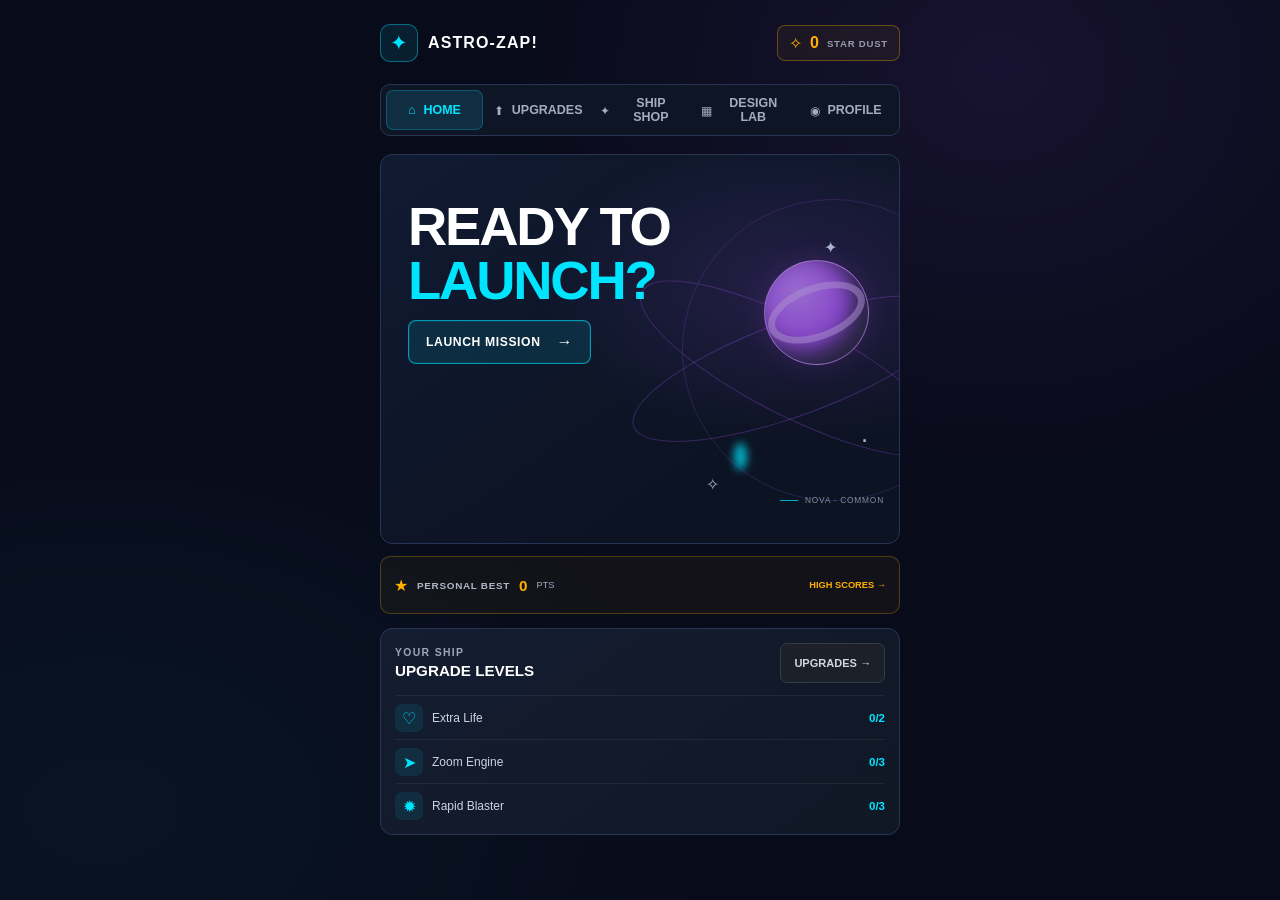
==== commit b120586b: "new" ====
--- a/shooter.html
+++ b/shooter.html
@@ -218,6 +218,16 @@
       const height = canvas.height;
       const maxActiveAsteroids = 18;
       const saveKey = "astroZapProgress";
+      const shipImageCache = new Map();
+      function getShipImage(id) {
+        if (!shipImageCache.has(id)) {
+          const image = new Image();
+          image.decoding = "async";
+          image.src = `asset/ships/${id}.png`;
+          shipImageCache.set(id, image);
+        }
+        return shipImageCache.get(id);
+      }
       const upgradeInfo = {
         hull: { name: "Extra Life", description: "Start each mission with one more life.", icon: "♡", prices: [45, 135] },
         engine: { name: "Zoom Engine", description: "Movement speed multiplies with every level.", icon: "➤", prices: [35, 100, 280] },
@@ -534,12 +544,9 @@
       }
 
       function shipSvg(skin) {
-        const gradientId = `${skin.id}-armor`;
-        const wingGuns = shipStats[skin.id].gunOffsets.filter(offset => offset !== 0).map(offset => {
-          const y = 36 + offset;
-          return `<g class="ship-wing-gun"><path d="M47 ${y - 3} 61 ${y - 2} 65 ${y} 61 ${y + 2} 47 ${y + 3}z"></path><path class="ship-gun-barrel" d="M57 ${y - 1}h16v2H57z"></path><circle class="ship-gun-muzzle" cx="73" cy="${y}" r="1.4"></circle></g>`;
-        }).join("");
-        return `<svg viewBox="0 0 100 72" aria-hidden="true"><defs><linearGradient id="${gradientId}" x1="0" y1="0" x2="0.85" y2="1"><stop offset="0" stop-color="#ffffff"></stop><stop offset="0.22" stop-color="${skin.color}"></stop><stop offset="0.7" stop-color="${skin.color}"></stop><stop offset="1" stop-color="#172033"></stop></linearGradient><radialGradient id="${skin.id}-glass" cx="35%" cy="30%"><stop offset="0" stop-color="#dffaff"></stop><stop offset="0.28" stop-color="#52e7ff"></stop><stop offset="1" stop-color="#152a59"></stop></radialGradient></defs><g class="ship-engine-glow"><ellipse cx="13" cy="27.5" rx="14" ry="5"></ellipse><ellipse cx="13" cy="44.5" rx="14" ry="5"></ellipse></g><g class="ship-engines"><path d="M10 23h18l8 5-8 5H10l-5-5z"></path><path d="M10 39h18l8 5-8 5H10l-5-5z"></path><path class="ship-engine-core" d="M9 26h10v3H9zM9 42h10v3H9z"></path></g><path class="ship-hull" fill="url(#${gradientId})" d="${skin.hull}"></path>${wingGuns}<path class="ship-armor-seam" d="M24 29 42 33 52 35M24 43 42 39 52 37M34 31 39 36 34 41"></path><path class="ship-detail" d="${skin.details}"></path><path class="preview-glass" fill="url(#${skin.id}-glass)" d="${skin.cockpit}"></path><path class="ship-canopy-glint" d="m62 34 8 2-8 2"></path><circle class="ship-rivet" cx="45" cy="29" r="1.2"></circle><circle class="ship-rivet" cx="45" cy="43" r="1.2"></circle><path class="ship-nose-light" d="M93 34 98 36 93 38z"></path></svg>`;
+        const shipImage = getShipImage(skin.id);
+        const altText = `${skin.name} spaceship sprite`;
+        return `<img src="asset/ships/${skin.id}.png" alt="${altText}" decoding="async" width="128" height="128" style="display:block;width:100%;height:auto;max-width:128px;image-rendering:pixelated;filter:drop-shadow(0 0 12px ${skin.color}66);">`;
       }
 
       function catalogShipSvg(index, fireCount) {
@@ -1199,29 +1206,7 @@
           ctx.restore();
         }
 
-        const podGlow = ctx.createRadialGradient(15, 27, 1, 15, 27, 12);
-        podGlow.addColorStop(0, "#ffffff");
-        podGlow.addColorStop(0.35, skin.color);
-        podGlow.addColorStop(1, `${skin.color}00`);
-        ctx.fillStyle = podGlow;
-        for (const podY of [27, 45]) {
-          ctx.beginPath();
-          ctx.ellipse(15, podY, 12, 5, 0, 0, Math.PI * 2);
-          ctx.fill();
-          ctx.fillStyle = "#172033";
-          ctx.strokeStyle = skin.color;
-          ctx.lineWidth = 1.5;
-          ctx.beginPath();
-          ctx.roundRect(9, podY - 4, 19, 8, 3);
-          ctx.fill();
-          ctx.stroke();
-          ctx.fillStyle = "#FFFFFF";
-          ctx.globalAlpha = 0.9;
-          ctx.fillRect(10, podY - 1, 8, 2);
-          ctx.globalAlpha = 1;
-          ctx.fillStyle = podGlow;
-        }
-
+        const shipImage = getShipImage(skin.id);
         const engineGlow = ctx.createRadialGradient(0, 36, 2, 0, 36, thrust + 10);
         engineGlow.addColorStop(0, "#FFFFFF");
         engineGlow.addColorStop(0.2, skin.color);
@@ -1232,64 +1217,75 @@
         ctx.beginPath();
         ctx.ellipse(-thrust * 0.45, 36, thrust + 7, 8, 0, 0, Math.PI * 2);
         ctx.fill();
-        ctx.fillStyle = skin.color;
-        ctx.strokeStyle = "#e9f1fa";
-        ctx.lineWidth = 1.8;
-        ctx.lineJoin = "round";
-        ctx.fill(new Path2D(skin.hull));
-        ctx.stroke(new Path2D(skin.hull));
         ctx.shadowBlur = 0;
-        for (const offset of skin.gunOffsets) {
-          if (offset === 0) continue;
-          const gunY = 36 + offset;
-          const mount = new Path2D(`M47 ${gunY - 3} 61 ${gunY - 2} 65 ${gunY} 61 ${gunY + 2} 47 ${gunY + 3}z`);
-          const barrel = new Path2D(`M57 ${gunY - 1}h16v2H57z`);
-          ctx.fillStyle = "#7188a5";
-          ctx.strokeStyle = skin.color;
+
+        if (shipImage && shipImage.complete && shipImage.naturalWidth) {
+          ctx.drawImage(shipImage, -12, 0, 120, 72);
+        } else {
+          const podGlow = ctx.createRadialGradient(15, 27, 1, 15, 27, 12);
+          podGlow.addColorStop(0, "#ffffff");
+          podGlow.addColorStop(0.35, skin.color);
+          podGlow.addColorStop(1, `${skin.color}00`);
+          ctx.fillStyle = podGlow;
+          for (const podY of [27, 45]) {
+            ctx.beginPath();
+            ctx.ellipse(15, podY, 12, 5, 0, 0, Math.PI * 2);
+            ctx.fill();
+            ctx.fillStyle = "#172033";
+            ctx.strokeStyle = skin.color;
+            ctx.lineWidth = 1.5;
+            ctx.beginPath();
+            ctx.roundRect(9, podY - 4, 19, 8, 3);
+            ctx.fill();
+            ctx.stroke();
+            ctx.fillStyle = "#FFFFFF";
+            ctx.globalAlpha = 0.9;
+            ctx.fillRect(10, podY - 1, 8, 2);
+            ctx.globalAlpha = 1;
+            ctx.fillStyle = podGlow;
+          }
+          ctx.fillStyle = skin.color;
+          ctx.strokeStyle = "#e9f1fa";
+          ctx.lineWidth = 1.8;
+          ctx.lineJoin = "round";
+          ctx.fill(new Path2D(skin.hull));
+          ctx.stroke(new Path2D(skin.hull));
+          ctx.strokeStyle = `${skin.color}dd`;
+          ctx.lineWidth = 1.6;
+          ctx.beginPath();
+          ctx.moveTo(24, 29);
+          ctx.lineTo(42, 33);
+          ctx.lineTo(52, 35);
+          ctx.moveTo(24, 43);
+          ctx.lineTo(42, 39);
+          ctx.lineTo(52, 37);
+          ctx.moveTo(34, 31);
+          ctx.lineTo(39, 36);
+          ctx.lineTo(34, 41);
+          ctx.stroke();
+          ctx.strokeStyle = "#ffffffbb";
           ctx.lineWidth = 1.5;
-          ctx.fill(mount);
-          ctx.stroke(mount);
-          ctx.fillStyle = "#effbff";
-          ctx.fill(barrel);
-          ctx.fillStyle = "#ffffff";
-          ctx.beginPath();
-          ctx.arc(73, gunY, 1.4, 0, Math.PI * 2);
-          ctx.fill();
-        }
-        ctx.strokeStyle = `${skin.color}dd`;
-        ctx.lineWidth = 1.6;
-        ctx.beginPath();
-        ctx.moveTo(24, 29);
-        ctx.lineTo(42, 33);
-        ctx.lineTo(52, 35);
-        ctx.moveTo(24, 43);
-        ctx.lineTo(42, 39);
-        ctx.lineTo(52, 37);
-        ctx.moveTo(34, 31);
-        ctx.lineTo(39, 36);
-        ctx.lineTo(34, 41);
-        ctx.stroke();
-        ctx.strokeStyle = "#ffffffbb";
-        ctx.lineWidth = 1.5;
-        ctx.stroke(new Path2D(skin.details));
-        ctx.fillStyle = "#123047";
-        ctx.strokeStyle = "#DCE7FF";
-        ctx.lineWidth = 1.5;
-        ctx.fill(new Path2D(skin.cockpit));
-        ctx.stroke(new Path2D(skin.cockpit));
-        ctx.strokeStyle = "#dffaff";
-        ctx.lineWidth = 1.2;
-        ctx.beginPath();
-        ctx.moveTo(62, 34);
-        ctx.lineTo(70, 36);
-        ctx.lineTo(62, 38);
-        ctx.stroke();
+          ctx.stroke(new Path2D(skin.details));
+          ctx.fillStyle = "#123047";
+          ctx.strokeStyle = "#DCE7FF";
+          ctx.lineWidth = 1.5;
+          ctx.fill(new Path2D(skin.cockpit));
+          ctx.stroke(new Path2D(skin.cockpit));
+          ctx.strokeStyle = "#dffaff";
+          ctx.lineWidth = 1.2;
+          ctx.beginPath();
+          ctx.moveTo(62, 34);
+          ctx.lineTo(70, 36);
+          ctx.lineTo(62, 38);
+          ctx.stroke();
+        }
+
         if (player.damageFlash > 0) {
           ctx.globalAlpha = player.damageFlash / 0.4 * 0.65;
           ctx.fillStyle = "#FF477E";
           ctx.shadowBlur = 20;
           ctx.shadowColor = "#FF477E";
-          ctx.fill(new Path2D(skin.hull));
+          ctx.fillRect(-18, 0, 120, 72);
         }
         ctx.restore();
       }
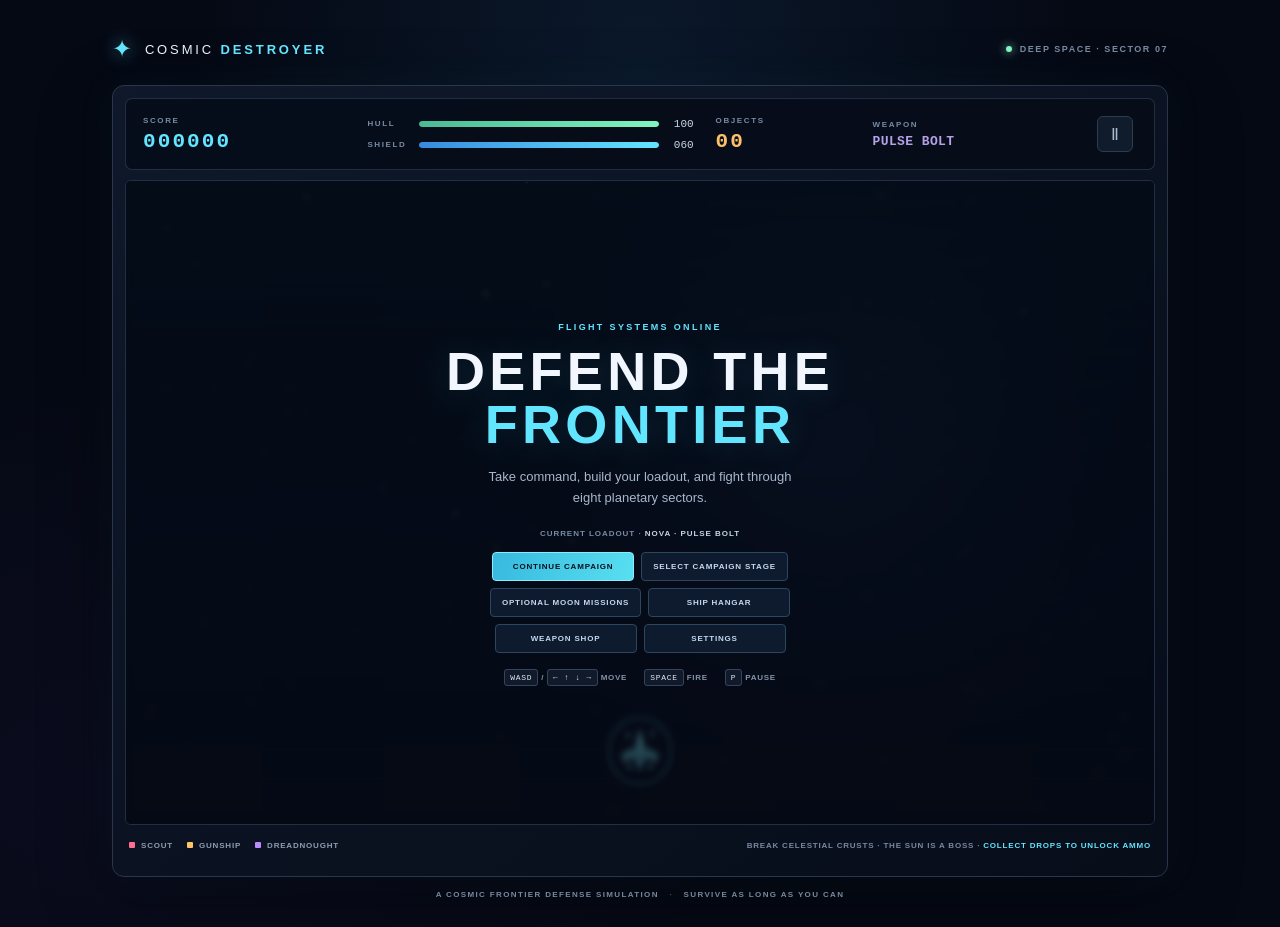
==== commit 1c433678: "Fix legacy shooter page route Co-authored-by: Copilot <223556219+Copilot@users.noreply.github.com>" ====
--- a/shooter.html
+++ b/shooter.html
@@ -1,1983 +1,13 @@
 <!DOCTYPE html>
 <html lang="en">
-<head>
-  <meta charset="UTF-8">
-  <meta name="viewport" content="width=device-width, initial-scale=1.0">
-  <meta name="theme-color" content="#080B1A">
-  <title>Astro-Zap! - Space Rock Blaster</title>
-  <link rel="stylesheet" href="shooter.css">
-</head>
-<body>
-  <main class="game home-screen">
-    <header class="topbar">
-      <a class="brand" href="#" data-view-link="home" aria-label="Astro-Zap home">
-        <span class="brand-mark" aria-hidden="true">✦</span>
-        <span class="brand-name">ASTRO-ZAP!</span>
-      </a>
-      <div class="wallet" aria-label="Star dust balance">
-        <span aria-hidden="true">✧</span>
-        <span id="dust">0</span>
-        <span class="wallet-label">STAR DUST</span>
-      </div>
-    </header>
-
-    <nav class="main-nav" aria-label="Main menu">
-      <button class="nav-button active" type="button" data-view="home">⌂ <span>HOME</span></button>
-      <button class="nav-button" type="button" data-view="upgrades">⬆ <span>UPGRADES</span></button>
-      <button class="nav-button" type="button" data-view="shop">✦ <span>SHIP SHOP</span></button>
-      <button class="nav-button" type="button" data-view="designs">▦ <span>DESIGN LAB</span></button>
-      <button class="nav-button" type="button" data-view="profile">◉ <span>PROFILE</span></button>
-    </nav>
-
-    <section class="page home-page" data-page="home">
-      <div class="home-layout">
-        <div class="hero-panel">
-          <div class="hero-copy">
-            <h1>READY TO<br><span>LAUNCH?</span></h1>
-            <button class="primary-button" id="start-button" type="button">LAUNCH MISSION <span aria-hidden="true">→</span></button>
-          </div>
-          <div class="hero-art" aria-hidden="true">
-            <div class="orbit orbit-one"></div>
-            <div class="orbit orbit-two"></div>
-            <div class="planet"></div>
-            <div class="ship-preview" id="hero-ship">
-              <span class="ship-flame"></span>
-              <svg id="hero-ship-art" viewBox="0 0 100 72" role="presentation">
-                <path class="ship-hull" d="M9 14 83 31 96 36 83 41 9 58 24 38H8l10-2-10-2h16z"></path>
-                <path class="ship-detail" d="M19 22 64 34M19 50 64 38"></path>
-                <path class="preview-glass" d="m49 32 24 4-24 4-10-4z"></path>
-              </svg>
-            </div>
-            <span class="art-star star-a">✦</span><span class="art-star star-b">·</span><span class="art-star star-c">✧</span>
-            <div class="hero-art-caption"><span class="caption-line"></span><span id="equipped-skin-label">NOVA CLASS · MK I</span></div>
-          </div>
-        </div>
-
-      </div>
-      <button class="home-best-card" type="button" data-view="scores" aria-label="View high scores">
-        <span class="home-best-icon" aria-hidden="true">★</span>
-        <span class="home-best-label">PERSONAL BEST</span>
-        <strong id="home-best">0</strong>
-        <span class="home-best-unit">PTS</span>
-        <span class="home-best-link">HIGH SCORES →</span>
-      </button>
-      <section class="home-upgrade-panel" aria-labelledby="home-upgrades-title">
-        <div class="home-upgrade-heading">
-          <div><p class="eyebrow">YOUR SHIP</p><h2 id="home-upgrades-title">UPGRADE LEVELS</h2></div>
-          <button class="text-button" type="button" data-view="upgrades">UPGRADES →</button>
-        </div>
-        <div class="home-upgrade-levels" id="home-upgrade-levels"></div>
-      </section>
-    </section>
-
-    <section class="page menu-page profile-page" data-page="profile" hidden>
-      <div class="page-heading"><div><p class="eyebrow">YOUR FLIGHT LOG</p><h1>PILOT PROFILE</h1><p>Your records and ship progress.</p></div><span class="page-badge">✧ <span class="dust-balance">0</span> DUST</span></div>
-      <div class="profile-stats">
-        <article class="profile-stat"><span class="record-icon">★</span><span><span class="record-label">PERSONAL BEST</span><strong id="profile-best">0</strong></span><span class="record-unit">PTS</span></article>
-        <article class="profile-stat"><span class="record-icon dust-icon">✧</span><span><span class="record-label">STAR DUST</span><strong id="profile-dust">0</strong></span><span class="record-unit">DUST</span></article>
-      </div>
-      <div class="profile-upgrades-heading"><div><p class="eyebrow">YOUR SHIP</p><h2>UPGRADE LEVELS</h2></div><button class="text-button" type="button" data-view="upgrades">UPGRADE SHIP →</button></div>
-      <div class="profile-upgrades" id="profile-upgrades"></div>
-    </section>
-
-    <section class="page menu-page" data-page="upgrades" hidden>
-      <div class="page-heading"><div><p class="eyebrow">TUNE UP YOUR RIDE</p><h1>SHIP UPGRADES</h1><p>Small tweaks, big space-pilot energy.</p></div><span class="page-badge">✧ <span class="dust-balance">0</span> DUST</span></div>
-      <div class="upgrade-grid" id="upgrade-list"></div>
-    </section>
-
-    <section class="page menu-page" data-page="shop" hidden>
-      <div class="page-heading"><div><p class="eyebrow">SHIP HANGAR</p><h1>CHOOSE YOUR SHIP</h1></div></div>
-      <div class="shop-grid" id="skin-list"></div>
-    </section>
-
-    <section class="page design-page" data-page="designs" hidden>
-      <header class="design-heading">
-        <div>
-          <p class="eyebrow">NEW DESIGNS <span>•</span> UNIQUE STYLES <span>•</span> 1–5 FIRING PARTS <span>•</span> PIXEL ART</p>
-          <h1>SPACESHIP DESIGNS <span>(28 UNIQUE SHIPS)</span></h1>
-        </div>
-      </header>
-      <div class="ship-design-grid" id="ship-design-grid" aria-label="28 spaceship designs"></div>
-      <div class="design-lower-grid">
-        <section class="design-panel ammo-panel" aria-labelledby="ammo-design-title">
-          <h2 id="ammo-design-title">AMMO / PROJECTILE DESIGNS <small>(16 DIFFERENT AMMO TYPES)</small></h2>
-          <div class="ammo-grid" id="ammo-design-grid"></div>
-        </section>
-        <section class="design-panel effects-panel" aria-labelledby="ammo-effects-title">
-          <h2 id="ammo-effects-title">AMMO EFFECTS <small>(EXAMPLES)</small></h2>
-          <div class="effect-grid" id="ammo-effect-grid"></div>
-          <p>Mix and match ammo types with your ships for unique playstyles!</p>
-        </section>
-      </div>
-      <section class="atlas-section" aria-labelledby="atlas-title">
-        <header class="atlas-heading">
-          <div><p class="eyebrow">SPRITE SHEET / DESTRUCTION ANIMATION GUIDE</p><h2 id="atlas-title">CELESTIAL BODY DESTRUCTION ATLAS</h2></div>
-          <span>5–6 FRAMES PER OBJECT</span>
-        </header>
-        <div class="atlas-columns">
-          <section class="atlas-column">
-            <h3>PLANETS</h3>
-            <div class="atlas-list" id="planet-atlas"></div>
-            <h3 class="asteroid-heading">ASTEROIDS</h3>
-            <div class="atlas-row asteroid-atlas-row" id="asteroid-atlas"></div>
-          </section>
-          <section class="atlas-column">
-            <h3>MAJOR SATELLITES (MOONS)</h3>
-            <div class="atlas-list" id="moon-atlas"></div>
-            <div class="atlas-legend">
-              <h3>LEGEND / KEY</h3>
-              <div class="atlas-row legend-row" id="legend-atlas"></div>
-              <ul>
-                <li>All sprites are pixel art</li>
-                <li>Use 5–6 frames per object</li>
-                <li>Adjust size to fit your game</li>
-                <li>Debris can be smaller particles</li>
-                <li>Add glow / explosion effects</li>
-                <li>Keep consistent colors per object</li>
-              </ul>
-            </div>
-          </section>
-        </div>
-      </section>
-    </section>
-
-    <section class="page menu-page" data-page="scores" hidden>
-      <div class="page-heading"><div><p class="eyebrow">YOUR GREATEST FLIGHT</p><h1>HIGH SCORES</h1><p>Your personal records are saved on this device.</p></div><span class="score-trophy">🏆</span></div>
-      <div class="leaderboard-card">
-        <div class="leaderboard-header"><span>RANK</span><span>PILOT</span><span>BEST RUN</span></div>
-        <div class="leaderboard-row"><span class="rank-badge">01</span><span class="pilot-name"><span class="pilot-avatar">✦</span> YOU <small>LOCAL CHAMPION</small></span><strong id="leaderboard-best">0 <small>PTS</small></strong></div>
-        <p class="leaderboard-note">Your top score is saved in this browser. Online leaderboards are not available yet.</p>
-      </div>
-    </section>
-
-    <section class="game-page" id="game-page" hidden>
-      <div class="game-bar">
-        <button class="back-button" id="menu-button" type="button">☰ MENU</button>
-        <div class="stats" aria-label="Current run stats">
-          <div><span class="stat-label">SCORE</span><span class="stat-value" id="score">0000</span></div>
-          <div><span class="stat-label">LIVES</span><span class="stat-value" id="lives">1</span></div>
-        </div>
-        <div class="rare-powerup" id="rare-powerup" role="status" aria-live="off" hidden>
-          <span>RAINBOW BOOST</span>
-          <strong id="rare-powerup-time">5.0s</strong>
-        </div>
-        <button class="ability-button" id="ability-button" type="button" disabled>
-          <span id="ability-button-name">ABILITY</span>
-          <small id="ability-button-charge">0 / 15 ASTEROIDS</small>
-        </button>
-      </div>
-      <div class="game-canvas-wrap">
-        <canvas id="game-canvas" width="500" height="800" aria-label="Move the ship at the bottom, shoot asteroids falling from above"></canvas>
-        <div class="overlay" id="overlay" hidden>
-          <h2 id="overlay-title">PAUSED</h2>
-          <p id="overlay-message"></p>
-          <button class="primary-button" id="continue-button" type="button">CONTINUE</button>
-          <button class="primary-button" id="replay-button" type="button" hidden>FLY AGAIN</button>
-          <button class="text-button" id="quit-button" type="button">QUIT TO HANGAR</button>
-        </div>
-      </div>
-      <p class="instructions">MOVE <strong>A/D · ← →</strong><span>•</span> <strong>AUTO FIRE</strong><span>•</span> ABILITY <strong>F</strong><span>•</span> MENU <strong>Esc</strong></p>
-      <div class="touch-controls" aria-label="Movement and ability controls">
-        <button type="button" data-key="ArrowLeft" aria-label="Move left">←</button>
-        <button type="button" data-key="ArrowRight" aria-label="Move right">→</button>
-        <button type="button" id="ability-touch-button" aria-label="Use ship ability" disabled>ABILITY</button>
-      </div>
-    </section>
-  </main>
-
-  <script>
-    (() => {
-      const canvas = document.querySelector("#game-canvas");
-      const ctx = canvas.getContext("2d");
-      const overlay = document.querySelector("#overlay");
-      const overlayTitle = document.querySelector("#overlay-title");
-      const overlayMessage = document.querySelector("#overlay-message");
-      const replayButton = document.querySelector("#replay-button");
-      const continueButton = document.querySelector("#continue-button");
-      const quitButton = document.querySelector("#quit-button");
-      const menuButton = document.querySelector("#menu-button");
-      const scoreElement = document.querySelector("#score");
-      const livesElement = document.querySelector("#lives");
-      const rarePowerupElement = document.querySelector("#rare-powerup");
-      const rarePowerupTimeElement = document.querySelector("#rare-powerup-time");
-      const abilityButton = document.querySelector("#ability-button");
-      const abilityTouchButton = document.querySelector("#ability-touch-button");
-      const abilityButtonName = document.querySelector("#ability-button-name");
-      const abilityButtonCharge = document.querySelector("#ability-button-charge");
-      const dustElement = document.querySelector("#dust");
-      const profileBestElement = document.querySelector("#profile-best");
-      const homeBestElement = document.querySelector("#home-best");
-      const profileDustElement = document.querySelector("#profile-dust");
-      const profileUpgradeList = document.querySelector("#profile-upgrades");
-      const homeUpgradeList = document.querySelector("#home-upgrade-levels");
-      const bestScoreElement = document.querySelector("#leaderboard-best");
-      const upgradeList = document.querySelector("#upgrade-list");
-      const skinList = document.querySelector("#skin-list");
-      const gamePage = document.querySelector("#game-page");
-      const width = canvas.width;
-      const height = canvas.height;
-      const maxActiveAsteroids = 18;
-      const saveKey = "astroZapProgress";
-      const shipImageCache = new Map();
-      function getShipImage(id) {
-        if (!shipImageCache.has(id)) {
-          const image = new Image();
-          image.decoding = "async";
-          image.src = `asset/ships/${id}.png`;
-          shipImageCache.set(id, image);
-        }
-        return shipImageCache.get(id);
-      }
-      const upgradeInfo = {
-        hull: { name: "Extra Life", description: "Start each mission with one more life.", icon: "♡", prices: [45, 135] },
-        engine: { name: "Zoom Engine", description: "Movement speed multiplies with every level.", icon: "➤", prices: [35, 100, 280] },
-        blaster: { name: "Rapid Blaster", description: "Fire rate multiplies with every level.", icon: "✹", prices: [40, 115, 320] }
-      };
-      const skins = [
-        { id: "nova", name: "Nova", subtitle: "THE CLASSIC", grade: "Common", color: "#00E5FF", price: 0, hull: "M9 14 83 31 96 36 83 41 9 58 24 38H8l10-2-10-2h16z", cockpit: "m49 32 24 4-24 4-10-4z", details: "M19 22 64 34M19 50 64 38" },
-        { id: "sunbeam", name: "Sunbeam", subtitle: "GOLDEN GLOW", grade: "Common", color: "#ffc766", price: 60, hull: "M8 30 42 32 48 8 57 8 60 32 92 34 97 36 92 38 60 40 57 64 48 64 42 40 8 42 4 36z", cockpit: "M57 33 79 36 57 39z", details: "M19 31 19 41M48 12 53 12M48 60 53 60" },
-        { id: "berry", name: "Berry Blast", subtitle: "BERRY BRIGHT", grade: "Common", color: "#ff77ba", price: 90, hull: "M7 28 37 31 43 10 51 10 56 31 91 34 97 36 91 38 56 41 51 62 43 62 37 41 7 44 13 36z", cockpit: "M57 33 78 36 57 39z", details: "M15 30 29 33M15 42 29 39M44 15 49 15M44 57 49 57" },
-        { id: "mint", name: "Mint Chip", subtitle: "COOL & CRISP", grade: "Common", color: "#73f0bd", price: 120, hull: "M5 30 31 33 42 16 51 16 55 32 76 29 96 36 76 43 55 40 51 56 42 56 31 39 5 42 14 36z", cockpit: "M57 33 78 36 57 39z", details: "M20 34 38 34M20 38 38 38M44 20 49 20M44 52 49 52" },
-        { id: "pioneer", name: "Pioneer", subtitle: "CIVILIAN SCOUT", grade: "Common", color: "#b9c7d9", price: 50, hull: "M5 31 40 33 48 22 55 22 59 33 91 34 97 36 91 38 59 39 55 50 48 50 40 39 5 41 11 36z", cockpit: "M60 34 77 36 60 38z", details: "M20 32 34 34M20 40 34 38M47 24 52 24M47 48 52 48" },
-        { id: "arrowhead", name: "Arrowhead", subtitle: "VECTOR INTERCEPTOR", grade: "Rare", color: "#60a5fa", price: 220, hull: "M3 25 43 31 58 8 65 9 62 32 96 36 62 40 65 63 58 64 43 41 3 47 18 36z", cockpit: "M61 33 82 36 61 39z", details: "M17 28 43 34M17 44 43 38M59 13 62 14M59 58 62 59" },
-        { id: "skyhawk", name: "Skyhawk", subtitle: "AIR SUPERIORITY", grade: "Rare", color: "#7dd3fc", price: 280, hull: "M4 32 41 33 43 8 51 8 58 33 94 34 98 36 94 38 58 39 51 64 43 64 41 39 4 40 11 36z", cockpit: "M59 33 79 36 59 39z", details: "M17 32 33 34M17 40 33 38M45 13 49 13M45 59 49 59" },
-        { id: "phantom", name: "Phantom", subtitle: "STEALTH WRAITH", grade: "Epic", color: "#c084fc", price: 450, hull: "M2 24 35 30 51 17 59 18 56 32 96 36 56 40 59 54 51 55 35 42 2 48 17 36z", cockpit: "M58 33 81 36 58 39z", details: "M15 28 39 33M15 44 39 39M48 22 53 24M48 48 53 50M32 31 32 41" },
-        { id: "firefly", name: "Firefly", subtitle: "PULSE FIGHTER", grade: "Epic", color: "#fb7185", price: 525, hull: "M7 29 33 32 45 13 54 13 58 32 80 28 96 36 80 44 58 40 54 59 45 59 33 40 7 43 17 36z", cockpit: "M60 33 80 36 60 39z", details: "M18 31 35 34M18 41 35 38M48 17 52 17M48 55 52 55M77 31 84 34M77 41 84 38" },
-        { id: "starbreaker", name: "Starbreaker", subtitle: "SINGULARITY CLASS", grade: "Legendary", color: "#fbbf24", price: 800, hull: "M1 22 34 29 49 10 58 12 57 31 99 36 57 41 58 60 49 62 34 43 1 50 17 36z", cockpit: "M59 33 84 36 59 39z", details: "M13 27 40 33M13 45 40 39M47 15 53 17M47 55 53 57M31 30 31 42M70 34 87 36M70 38 87 36" },
-        { id: "valkyrie", name: "Valkyrie", subtitle: "CELESTIAL ACE", grade: "Legendary", color: "#f0abfc", price: 1000, hull: "M2 27 32 31 43 14 51 14 57 31 74 24 98 36 74 48 57 41 51 58 43 58 32 41 2 45 15 36z", cockpit: "M59 33 83 36 59 39z", details: "M13 30 34 34M13 42 34 38M46 18 50 18M46 54 50 54M71 28 81 33M71 44 81 39" }
-      ];
-      const shipStats = {
-        nova: { speed: 1, handling: 10.4, fireRate: 1, gunOffsets: [0], charge: 14, ability: "pulse", abilityName: "Nova Pulse", abilityDescription: "Blast all visible rocks for heavy damage." },
-        sunbeam: { speed: 0.94, handling: 9.2, fireRate: 1.04, gunOffsets: [-9, 9], charge: 18, ability: "lance", abilityName: "Solar Lance", abilityDescription: "Damage rocks across a wide center lane." },
-        berry: { speed: 1.1, handling: 11.6, fireRate: 0.9, gunOffsets: [0], charge: 12, ability: "burst", abilityName: "Scatterburst", abilityDescription: "Unleash a wide, high-damage shot spread." },
-        mint: { speed: 1, handling: 10.1, fireRate: 1, gunOffsets: [-10, 0, 10], charge: 16, ability: "freeze", abilityName: "Cryo Wave", abilityDescription: "Freeze every falling object for 4 seconds." },
-        pioneer: { speed: 0.9, handling: 8.3, fireRate: 1.15, gunOffsets: [-8, 8], charge: 20, ability: "repair", abilityName: "Field Repair", abilityDescription: "Restore a life, or gain a brief shield if full." },
-        arrowhead: { speed: 1.12, handling: 10.8, fireRate: 1, gunOffsets: [-11, 0, 11], charge: 13, ability: "dash", abilityName: "Vector Dash", abilityDescription: "Dash at high speed behind a 3-second shield." },
-        skyhawk: { speed: 0.96, handling: 8.8, fireRate: 1.2, gunOffsets: [-9, 9], charge: 17, ability: "skyfire", abilityName: "Skyfire Strike", abilityDescription: "Rocket-strike every large and cosmic rock." },
-        phantom: { speed: 1.16, handling: 12.1, fireRate: 0.88, gunOffsets: [0], charge: 11, ability: "cloak", abilityName: "Phase Cloak", abilityDescription: "Slip through danger behind a 5-second shield." },
-        firefly: { speed: 0.98, handling: 9.8, fireRate: 1.12, gunOffsets: [-11, 0, 11], charge: 15, ability: "drones", abilityName: "Drone Swarm", abilityDescription: "Deploy 2 side drones that fire for 8 seconds." },
-        starbreaker: { speed: 0.88, handling: 7.8, fireRate: 1.2, gunOffsets: [-11, 0, 11], charge: 22, ability: "singularity", abilityName: "Singularity", abilityDescription: "Crush nearby rocks in a gravity burst." },
-        valkyrie: { speed: 1.08, handling: 10.7, fireRate: 1.05, gunOffsets: [-13, -5, 5, 13], charge: 18, ability: "overdrive", abilityName: "Wing Overdrive", abilityDescription: "Double your wing guns for 7 seconds." }
-      };
-      const celestialCatalog = {
-        planets: [
-          { name: "Mercury", color: "#B7A28B" },
-          { name: "Venus", color: "#E8B76A" },
-          { name: "Earth", color: "#46A5E5" },
-          { name: "Mars", color: "#E66D4E" },
-          { name: "Jupiter", color: "#D9A77C" },
-          { name: "Saturn", color: "#E8D29A" },
-          { name: "Uranus", color: "#80DCE1" },
-          { name: "Neptune", color: "#557BEA" },
-          { name: "Moon", color: "#D5D2CE" },
-          { name: "Io", color: "#E8BD3F" },
-          { name: "Europa", color: "#CCD9DE" },
-          { name: "Ganymede", color: "#B3A190" },
-          { name: "Callisto", color: "#77716E" },
-          { name: "Titan", color: "#E69B45" }
-        ],
-        stars: [
-          { name: "Sun", type: "star", color: "#FFAF24" },
-          { name: "Sirius", color: "#B8DAFF" },
-          { name: "Vega", color: "#D6E7FF" },
-          { name: "Betelgeuse", color: "#FF8563" },
-          { name: "Rigel", color: "#9DC5FF" },
-          { name: "Polaris", color: "#FFF2C4" },
-          { name: "Proxima Centauri", color: "#FF775E" },
-          { name: "Alpha Centauri", color: "#FFE9A6" },
-          { name: "TRAPPIST-1", color: "#FF8067" }
-        ],
-        galaxies: [
-          { name: "Andromeda", color: "#BFA2FF" },
-          { name: "Triangulum", color: "#85D8FF" },
-          { name: "Sombrero", color: "#FFD18B" },
-          { name: "Whirlpool", color: "#89BFFF" },
-          { name: "Pinwheel", color: "#93FFD0" },
-          { name: "Centaurus A", color: "#FF9AB5" },
-          { name: "Large Magellanic Cloud", color: "#FFC6E7" },
-          { name: "Small Magellanic Cloud", color: "#AFC4FF" }
-        ],
-        deepSpace: [
-          { name: "Sagittarius A*", type: "blackhole", color: "#FFAA65" },
-          { name: "M87*", type: "blackhole", color: "#C3A0FF" },
-          { name: "Cygnus X-1", type: "blackhole", color: "#73D8FF" },
-          { name: "3C 273", type: "quasar", color: "#FFF29B" },
-          { name: "TON 618", type: "quasar", color: "#FF8ACA" }
-        ]
-      };
-      const catalogShipDesigns = [
-        ["NOVA", 1], ["VORTEX", 2], ["ZEPHYR", 3], ["TYPHON", 4], ["ECLIPSE", 5], ["RAZOR", 1], ["SPECTER", 2], ["PHOENIX", 3], ["ORBIT", 4], ["SHADOW", 5],
-        ["STORM", 1], ["MAGNET", 2], ["RIFT", 3], ["VALKYRIE", 4], ["BANSHEE", 5], ["TITAN", 1], ["ARC", 2], ["SERAPH", 3], ["OMEGA", 4], ["CELESTIAL", 5],
-        ["REVENANT", 1], ["LYNX", 2], ["KAISER", 3], ["WRAITH", 4], ["SOLSTICE", 5], ["AQUILA", 1], ["ORION", 2], ["DRACO", 3]
-      ];
-      const catalogShipColors = ["#55c7ff", "#ba7dff", "#ff665d", "#69f078", "#dc55f2", "#ff9a35", "#4fa9ff", "#ff7c37", "#37e5e5", "#d94cff", "#4ba5ff", "#f05bff", "#43daf2", "#ffcb42", "#c748e6", "#91d8ff", "#48e2e8", "#ffcf47", "#ff5454", "#43aaff", "#7ced4b", "#d472ff", "#ff594f", "#53d9ef", "#ffc949", "#39aafa", "#90df48", "#b44eff"];
-      const shipSilhouettes = [
-        "M36 3 42 25 67 39 70 61 45 51 36 91 27 51 2 61 5 39 30 25Z",
-        "M36 4 43 26 68 34 71 61 49 51 42 70 36 55 30 70 23 51 1 61 4 34 29 26Z",
-        "M36 2 43 29 68 39 60 49 46 45 42 88 36 72 30 88 26 45 12 49 4 39 29 29Z",
-        "M36 3 41 23 60 13 55 33 71 34 65 45 46 48 42 87 36 73 30 87 26 48 7 45 1 34 17 33 12 13 31 23Z",
-        "M36 4 43 24 66 31 73 48 53 45 42 69 36 52 30 69 19 45 0 48 7 31 29 24Z",
-        "M36 2 41 30 65 21 59 37 72 41 57 49 44 45 40 87 36 75 32 87 28 45 15 49 0 41 13 37 7 21 31 30Z",
-        "M36 3 45 24 67 29 61 44 72 57 51 52 44 83 36 65 28 83 21 52 0 57 11 44 5 29 27 24Z",
-        "M36 2 43 25 59 18 56 34 69 38 56 45 48 61 42 53 36 91 30 53 24 61 16 45 3 38 16 34 13 18 29 25Z",
-        "M36 4 41 29 68 23 61 39 73 47 54 49 44 69 40 56 36 89 32 56 28 69 18 49 0 47 12 39 5 23 31 29Z",
-        "M36 2 46 23 70 29 61 43 72 57 49 51 42 75 36 59 30 75 23 51 0 57 11 43 2 29 26 23Z",
-        "M36 3 41 21 53 8 55 29 72 31 63 43 51 44 42 86 36 70 30 86 21 44 9 43 0 31 17 29 19 8 31 21Z",
-        "M36 3 44 27 65 21 58 38 73 43 58 49 47 44 42 85 36 67 30 85 25 44 14 49 0 43 15 38 8 21 29 27Z",
-        "M36 2 40 27 62 15 57 34 70 37 57 46 46 45 41 88 36 68 31 88 26 45 15 46 2 37 15 34 10 15 32 27Z",
-        "M36 2 43 24 69 31 62 42 72 51 52 49 45 67 39 56 36 92 31 56 25 67 19 49 0 51 10 42 3 31 29 24Z",
-        "M36 4 44 26 64 20 59 36 72 42 58 48 48 42 42 88 36 75 30 88 24 42 14 48 0 42 13 36 8 20 28 26Z",
-        "M36 2 41 20 59 12 56 31 71 36 57 44 48 40 42 84 36 71 30 84 24 40 15 44 1 36 16 31 13 12 31 20Z",
-        "M36 3 45 25 67 33 59 45 72 57 50 52 43 70 36 58 29 70 22 52 0 57 13 45 5 33 27 25Z",
-        "M36 3 40 28 61 20 56 39 71 44 54 50 44 43 40 89 36 72 32 89 28 43 18 50 1 44 16 39 11 20 32 28Z",
-        "M36 2 45 23 70 26 62 41 72 52 51 48 44 70 36 55 28 70 21 48 0 52 10 41 2 26 27 23Z",
-        "M36 2 42 24 61 11 56 31 73 36 58 44 47 42 41 86 36 69 31 86 25 42 14 44 0 36 17 31 11 11 30 24Z",
-        "M36 4 44 25 62 24 57 38 72 45 56 49 46 61 40 54 36 90 32 54 26 61 16 49 0 45 15 38 10 24 28 25Z",
-        "M36 3 42 25 68 29 60 43 71 56 50 51 43 72 36 58 29 72 22 51 1 56 12 43 4 29 30 25Z",
-        "M36 2 45 22 65 16 59 34 73 39 57 47 47 42 42 88 36 72 30 88 25 42 15 47 0 39 14 34 7 16 27 22Z",
-        "M36 2 40 27 68 19 60 37 73 43 57 49 47 43 40 91 36 74 32 91 25 43 15 49 0 43 13 37 5 19 32 27Z",
-        "M36 3 45 24 68 32 61 44 71 59 49 52 42 72 36 56 30 72 23 52 1 59 11 44 4 32 27 24Z",
-        "M36 2 43 24 60 13 56 32 73 38 57 46 46 43 42 88 36 70 30 88 26 43 15 46 0 38 16 32 12 13 29 24Z",
-        "M36 3 44 26 66 22 60 38 71 48 52 49 43 66 39 54 36 91 32 54 28 66 19 49 1 48 12 38 6 22 28 26Z",
-        "M36 2 42 22 67 18 60 35 73 43 56 49 45 41 41 86 36 71 31 86 26 41 15 49 0 43 13 35 5 18 30 22Z",
-        "M36 3 46 24 71 30 60 44 73 55 50 51 43 70 36 56 29 70 22 51 0 55 12 44 1 30 26 24Z",
-        "M36 2 41 25 64 10 58 33 72 38 57 47 46 42 41 88 36 73 31 88 26 42 15 47 0 38 14 33 8 10 31 25Z"
-      ];
-      const projectileDesigns = ["Standard", "Double", "Triple", "Spread", "Laser", "Piercing", "Homing", "Plasma", "Fireball", "Ice", "Electric", "Explosive", "EMP", "Chain", "Mine", "Nova"];
-      const projectileColors = ["#54c8ff", "#44aaff", "#38d9ff", "#43b9ff", "#6bbcff", "#55ddff", "#63bdff", "#db68ff", "#ff9c37", "#8aeaff", "#6ee5ff", "#ff923d", "#c179ff", "#5aa9ff", "#a887ff", "#ffb938"];
-      const effectDesigns = [["Explosion", "✹", "#ff8d35"], ["Split", "⌁", "#51c7ff"], ["Trail", "➟", "#29cfff"], ["Homing Curve", "↝", "#22caff"], ["Piercing", "⇶", "#35d7ff"], ["Chain Reaction", "⚡", "#ffae36"], ["Freeze", "❄", "#4e9dff"], ["Shockwave", "◎", "#42c9ff"]];
-      const destructionStages = ["Intact", "Cracked 1", "Cracked 2", "Breaking", "Exploding", "Debris"];
-      const keys = new Set();
-      const stars = Array.from({ length: 90 }, () => ({
-        x: Math.random() * width,
-        y: Math.random() * height,
-        size: Math.random() * 1.8 + 0.4,
-        speed: Math.random() * 22 + 10
-      }));
-
-      let player;
-      let bullets;
-      let asteroids;
-      let particles;
-      let destructionEffects;
-      let scorePopups;
-      let rarePowerupTimer = 0;
-      let abilityKills = 0;
-      let runTime = 0;
-      let abilityEffects = {};
-      let celestialIndices = { planets: 0, stars: 0, galaxies: 0, deepSpace: 0 };
-      let score = 0;
-      let lives = 1;
-      let spawnTimer = 0;
-      let shotTimer = 0;
-      let cosmicSpawnTimer = 0;
-      let lastTime = 0;
-      let playing = false;
-      let paused = false;
-      let animationFrame = 0;
-      let view = "home";
-      let progress = loadProgress();
-
-      function loadProgress() {
-        const defaults = { dust: 0, best: 0, upgrades: { hull: 0, engine: 0, blaster: 0 }, ownedSkins: ["nova"], equippedSkin: "nova" };
-        try {
-          const saved = JSON.parse(localStorage.getItem(saveKey) || "null");
-          if (!saved || typeof saved !== "object") return defaults;
-          const upgrades = {};
-          for (const [key, info] of Object.entries(upgradeInfo)) {
-            upgrades[key] = Number.isInteger(saved.upgrades?.[key]) ? Math.max(0, Math.min(info.prices.length, saved.upgrades[key])) : 0;
-          }
-          const ownedSkins = Array.isArray(saved.ownedSkins) ? skins.filter(skin => skin.id === "nova" || saved.ownedSkins.includes(skin.id)).map(skin => skin.id) : ["nova"];
-          return {
-            dust: Number.isFinite(saved.dust) ? Math.max(0, Math.floor(saved.dust)) : 0,
-            best: Number.isFinite(saved.best) ? Math.max(0, Math.floor(saved.best)) : 0,
-            upgrades,
-            ownedSkins,
-            equippedSkin: ownedSkins.includes(saved.equippedSkin) ? saved.equippedSkin : "nova"
-          };
-        } catch (error) {
-          console.warn("Could not load Astro-Zap progress; starting a fresh profile.", error);
-          return defaults;
-        }
-      }
-
-      function saveProgress() {
-        try {
-          localStorage.setItem(saveKey, JSON.stringify(progress));
-        } catch (error) {
-          console.error("Could not save Astro-Zap progress. Progress may not persist after closing this page.", error);
-        }
-      }
-
-      function showView(nextView) {
-        if (playing && nextView !== "game") return;
-        view = nextView;
-        document.querySelector(".game").classList.toggle("playing", nextView === "game");
-        document.querySelector(".game").classList.toggle("home-screen", nextView === "home");
-        document.querySelector(".game").classList.toggle("profile-screen", nextView === "profile");
-        document.querySelector(".game").classList.toggle("catalog-screen", nextView === "designs");
-        document.querySelectorAll("[data-page]").forEach(page => {
-          page.hidden = page.dataset.page !== nextView;
-        });
-        gamePage.hidden = nextView !== "game";
-        document.querySelectorAll(".nav-button").forEach(button => {
-          button.classList.toggle("active", button.dataset.view === nextView);
-        });
-        document.querySelector(".main-nav").hidden = nextView === "game";
-        if (nextView !== "game") renderProgress();
-      }
-
-      function equippedSkin() {
-        const skin = skins.find(item => item.id === progress.equippedSkin) || skins[0];
-        return { ...skin, ...shipStats[skin.id] };
-      }
-
-      function updateAbilityDisplay() {
-        const skin = equippedSkin();
-        const charged = abilityKills >= skin.charge;
-        const chargeText = charged ? "READY · F" : `${abilityKills} / ${skin.charge} ROCKS`;
-        abilityButtonName.textContent = skin.abilityName.toUpperCase();
-        abilityButtonCharge.textContent = chargeText;
-        abilityButton.disabled = !charged;
-        abilityTouchButton.textContent = charged ? "USE ABILITY" : `${abilityKills}/${skin.charge}`;
-        abilityTouchButton.disabled = !charged;
-        document.querySelector(".game-bar").classList.toggle("ability-ready", charged);
-      }
-
-      function renderProgress() {
-        dustElement.textContent = progress.dust;
-        homeBestElement.textContent = progress.best.toLocaleString();
-        profileDustElement.textContent = progress.dust.toLocaleString();
-        profileBestElement.textContent = progress.best.toLocaleString();
-        bestScoreElement.textContent = `${progress.best.toLocaleString()} PTS`;
-        document.querySelectorAll(".dust-balance").forEach(element => element.textContent = progress.dust);
-        const skin = equippedSkin();
-        document.querySelector("#equipped-skin-label").textContent = `${skin.name.toUpperCase()} · ${skin.grade.toUpperCase()}`;
-        document.querySelector("#hero-ship").style.setProperty("--ship-color", skin.color);
-        document.querySelector("#hero-ship-art").innerHTML = shipSvg(skin);
-        renderHomeUpgradeLevels();
-        renderProfileUpgrades();
-        renderUpgrades();
-        renderSkins();
-      }
-
-      function renderHomeUpgradeLevels() {
-        homeUpgradeList.replaceChildren();
-        for (const [id, info] of Object.entries(upgradeInfo)) {
-          const level = progress.upgrades[id];
-          const item = document.createElement("div");
-          item.className = "home-upgrade-level";
-          const icon = document.createElement("span");
-          icon.className = "home-upgrade-icon";
-          icon.textContent = info.icon;
-          const name = document.createElement("span");
-          name.className = "home-upgrade-name";
-          name.textContent = info.name;
-          const value = document.createElement("strong");
-          value.textContent = `${level}/${info.prices.length}`;
-          item.append(icon, name, value);
-          homeUpgradeList.append(item);
-        }
-      }
-
-      function renderProfileUpgrades() {
-        profileUpgradeList.replaceChildren();
-        for (const [id, info] of Object.entries(upgradeInfo)) {
-          const level = progress.upgrades[id];
-          const card = document.createElement("article");
-          card.className = "profile-upgrade-card";
-          const icon = document.createElement("span");
-          icon.className = "upgrade-icon";
-          icon.textContent = info.icon;
-          const details = document.createElement("div");
-          details.className = "profile-upgrade-details";
-          const name = document.createElement("strong");
-          name.textContent = info.name;
-          const description = document.createElement("small");
-          description.textContent = id === "hull"
-            ? `Starts each run with ${1 + level} ${1 + level === 1 ? "life" : "lives"}`
-            : id === "engine"
-              ? `${Math.round((1.16 ** level - 1) * 100)}% movement speed bonus`
-              : `${Math.round((1 / 0.82 ** level - 1) * 100)}% faster firing`;
-          details.append(name, description);
-          const levelText = document.createElement("span");
-          levelText.className = "profile-upgrade-level";
-          levelText.textContent = `LVL ${level}/${info.prices.length}`;
-          card.append(icon, details, levelText);
-          profileUpgradeList.append(card);
-        }
-      }
-
-      function renderUpgrades() {
-        upgradeList.replaceChildren();
-        for (const [id, info] of Object.entries(upgradeInfo)) {
-          const level = progress.upgrades[id];
-          const maxed = level >= info.prices.length;
-          const price = info.prices[level];
-          const bonus = id === "hull"
-            ? "+1 starting life"
-            : id === "engine"
-              ? `${Math.round((1.16 ** (level + 1) / 1.16 ** level - 1) * 100)}% faster movement`
-              : `${Math.round((1 / 0.82 - 1) * 100)}% faster fire rate`;
-          const card = document.createElement("article");
-          card.className = "upgrade-card";
-          card.innerHTML = `<div class="upgrade-card-top"><span class="upgrade-icon">${info.icon}</span><span class="level-chip">LEVEL ${level} / ${info.prices.length}</span></div><h2>${info.name}</h2><p>${info.description}</p><div class="level-track">${info.prices.map((_, index) => `<span class="${index < level ? "filled" : ""}"></span>`).join("")}</div><div class="upgrade-card-bottom"><span class="upgrade-bonus">${maxed ? "MAX LEVEL!" : bonus}</span><button class="buy-button" type="button" data-upgrade="${id}" ${maxed || progress.dust < price ? "disabled" : ""}>${maxed ? "MAXED" : `✧ ${price} · UPGRADE`}</button></div>`;
-          upgradeList.append(card);
-        }
-      }
-
-      function renderSkins() {
-        skinList.replaceChildren();
-        for (const skin of skins) {
-          const owned = progress.ownedSkins.includes(skin.id);
-          const equipped = progress.equippedSkin === skin.id;
-          const card = document.createElement("article");
-          card.className = `skin-card grade-${skin.grade.toLowerCase()}${equipped ? " equipped" : ""}`;
-          card.tabIndex = 0;
-          card.setAttribute("aria-describedby", `ship-ability-${skin.id}`);
-          const stats = shipStats[skin.id];
-          const speed = Math.round(260 * stats.speed * 1.16 ** progress.upgrades.engine);
-          const fireRate = (5 * stats.fireRate / 0.82 ** progress.upgrades.blaster).toFixed(1);
-          card.innerHTML = `<div class="skin-preview" style="--skin-color:${skin.color}"><span class="preview-stars">✦　·　✧</span>${shipSvg(skin)}<span class="skin-rarity">${skin.grade}</span></div><div class="ship-stat-grid"><span><small>SPEED</small><strong>${speed}</strong></span><span><small>FIRE RATE</small><strong>${fireRate}/s</strong></span><span><small>SHOTS</small><strong>${stats.gunOffsets.length}</strong></span><span><small>CHARGE</small><strong>${stats.charge} ROCKS</strong></span></div><div class="ship-ability-info" id="ship-ability-${skin.id}" role="tooltip"><strong>${stats.abilityName}</strong><small>${stats.abilityDescription}</small></div><div class="skin-card-footer"><span><strong>${skin.name}</strong><small>${skin.subtitle}</small></span><button class="skin-button" type="button" data-skin="${skin.id}" ${equipped || (!owned && progress.dust < skin.price) ? "disabled" : ""}>${equipped ? "EQUIPPED" : owned ? "EQUIP" : `✧ ${skin.price}`}</button></div>`;
-          skinList.append(card);
-        }
-      }
-
-      function shipSvg(skin) {
-        const shipImage = getShipImage(skin.id);
-        const altText = `${skin.name} spaceship sprite`;
-        return `<img src="asset/ships/${skin.id}.png" alt="${altText}" decoding="async" width="128" height="128" style="display:block;width:100%;height:auto;max-width:128px;image-rendering:pixelated;filter:drop-shadow(0 0 12px ${skin.color}66);">`;
-      }
-
-      function catalogShipSvg(index, fireCount) {
-        const color = catalogShipColors[index];
-        const gunPositions = {
-          1: [36],
-          2: [22, 50],
-          3: [14, 36, 58],
-          4: [10, 27, 45, 62],
-          5: [8, 18, 36, 54, 64]
-        }[fireCount];
-        const guns = Array.from({ length: fireCount }, (_, gunIndex) => {
-          const x = gunPositions[gunIndex];
-          return `<path d="M${x - 1.5} 32h3v-9h-3z" fill="#dffaff" stroke="${color}" stroke-width="1"/><circle cx="${x}" cy="22" r="1.4" fill="#fff"/>`;
-        }).join("");
-        return `<svg viewBox="0 0 72 96" role="presentation" aria-hidden="true" shape-rendering="crispEdges"><defs><linearGradient id="catalog-hull-${index}" x1="0" y1="0" x2="1" y2="1"><stop stop-color="#f4fbff"/><stop offset=".28" stop-color="${color}"/><stop offset="1" stop-color="#172039"/></linearGradient></defs><path d="${shipSilhouettes[index % shipSilhouettes.length]}" fill="url(#catalog-hull-${index})" stroke="#d7f2ff" stroke-width="1.6" stroke-linejoin="round"/><path d="M36 12 36 78M13 42 31 47M59 42 41 47M28 59 36 52 44 59" fill="none" stroke="${color}" stroke-width="2" opacity=".9"/><path d="M31 27 36 15 41 27 36 37z" fill="#6ddfff" stroke="#effcff" stroke-width="1.2"/><path d="M32 76 36 91 40 76z" fill="${color}" opacity=".8"/><g>${guns}</g></svg>`;
-      }
-
-      function projectileSvg(index) {
-        const color = projectileColors[index];
-        const shapes = [
-          `<path d="M18 2 24 13 22 29 18 34 14 29 12 13z"/>`,
-          `<g><path d="M11 7 16 16 15 29 11 33 7 29 6 16z"/><path d="M25 7 30 16 29 29 25 33 21 29 20 16z"/></g>`,
-          `<g><path d="M18 3 23 12 22 29 18 33 14 29 13 12z"/><circle cx="7" cy="20" r="4"/><circle cx="29" cy="20" r="4"/></g>`,
-          `<g><circle cx="9" cy="25" r="3"/><circle cx="18" cy="17" r="3"/><circle cx="27" cy="25" r="3"/><path d="m9 25 9-8 9 8" fill="none"/></g>`,
-          `<path d="M18 1v34" stroke-width="3"/>`,
-          `<path d="M18 1 24 10 22 29 18 35 14 29 12 10z"/><path d="M18 3v29" fill="none" stroke="#fff"/>`,
-          `<path d="M18 5 23 12 21 27 18 31 15 27 13 12z"/><path d="M13 12Q3 12 8 4M23 12Q33 12 28 4" fill="none"/>`,
-          `<circle cx="18" cy="18" r="10"/><circle cx="18" cy="18" r="4" fill="#fff"/>`,
-          `<path d="M18 2 28 20 22 20 19 34 8 17 15 17z"/>`,
-          `<path d="M18 2 25 11 23 28 18 34 13 28 11 11z"/><path d="M18 5v25" fill="none" stroke="#fff"/>`,
-          `<path d="M18 2 25 11 23 28 18 34 13 28 11 11z"/><path d="m5 11 7 7-7 7M31 11l-7 7 7 7" fill="none"/>`,
-          `<circle cx="18" cy="18" r="9"/>`,
-          `<circle cx="18" cy="18" r="10"/><circle cx="18" cy="18" r="4" fill="none" stroke="#fff"/>`,
-          `<path d="m4 27 9-10 5 5 11-14" fill="none" stroke-width="3"/>`,
-          `<circle cx="18" cy="17" r="8"/><path d="M15 24v8h6v-8M18 4v5M5 17h5M26 17h5" fill="none"/>`,
-          `<path d="M18 1 22 13 34 18 22 22 18 35 14 22 2 18 14 13z"/>`
-        ];
-        return `<svg viewBox="0 0 36 36" aria-hidden="true" shape-rendering="crispEdges"><g fill="${color}" stroke="${color}" stroke-width="1.4" stroke-linecap="round" stroke-linejoin="round" filter="url(#ammo-glow-${index})"><defs><filter id="ammo-glow-${index}"><feGaussianBlur stdDeviation="2" result="blur"/><feMerge><feMergeNode in="blur"/><feMergeNode in="SourceGraphic"/></feMerge></filter></defs>${shapes[index]}</g></svg>`;
-      }
-
-      function atlasSprite(color, stage, objectId) {
-        const id = `atlas-${objectId}-${stage}`.replace(/[^a-z0-9-]/gi, "");
-        const objectKey = objectId.split("-")[0];
-        if (stage === 5) {
-          return `<svg viewBox="0 0 64 64" aria-hidden="true" shape-rendering="crispEdges"><g fill="${color}" opacity=".92"><path d="m8 18 8-5 4 8-7 6zM41 7l8 4-3 9-8-4zM43 39l10-3 4 8-10 5zM11 43l8-3 4 7-6 8zM27 27l7-4 5 7-8 6z"/></g><g fill="#ffb747"><circle cx="31" cy="11" r="1.4"/><circle cx="53" cy="25" r="1.2"/><circle cx="27" cy="51" r="1.2"/></g></svg>`;
-        }
-        if (stage === 4) {
-          return `<svg viewBox="0 0 64 64" aria-hidden="true" shape-rendering="crispEdges"><defs><radialGradient id="${id}-blast"><stop stop-color="#fff9b0"/><stop offset=".3" stop-color="#ffb321"/><stop offset=".7" stop-color="#ff5422" stop-opacity=".8"/><stop offset="1" stop-color="#ff4b1b" stop-opacity="0"/></radialGradient></defs><circle cx="32" cy="32" r="30" fill="url(#${id}-blast)"/><path d="M31 4 35 23 48 9 41 27 61 23 44 34 59 45 40 40 43 60 32 43 21 60 25 41 6 47 21 34 4 25 24 27z" fill="#ff8d1b"/><circle cx="32" cy="32" r="7" fill="#fff5ad"/><g fill="#ffd36a"><circle cx="11" cy="13" r="2"/><circle cx="54" cy="17" r="2"/><circle cx="51" cy="52" r="1.6"/><circle cx="12" cy="48" r="1.5"/></g></svg>`;
-        }
-        const craters = Array.from({ length: 7 }, (_, mark) => {
-          const x = 12 + ((mark * 17 + objectId.length * 5) % 42);
-          const y = 12 + ((mark * 23 + objectId.length * 7) % 42);
-          const radius = 2 + (mark % 3);
-          return `<circle cx="${x}" cy="${y}" r="${radius}" fill="#101827" opacity=".32"/><circle cx="${x - 1}" cy="${y - 1}" r="${radius * .55}" fill="#ffffff" opacity=".16"/>`;
-        }).join("");
-        const cracks = stage === 0 ? "" : `<path d="M23 8 28 20 23 28 31 34 26 45 32 56M28 20 40 19 45 27 37 34 46 39 42 50" fill="none" stroke="#181b20" stroke-width="${stage >= 2 ? 3 : 1.8}" stroke-linejoin="round"/>${stage >= 2 ? `<path d="m28 20-8 3m17 11 8-5m-14 5-8 5m10 6 10 5" stroke="#ff8c2e" stroke-width="1.5"/>` : ""}`;
-        const breakBits = stage === 3 ? `<path d="m11 10 12 7-5 5zm42 5-12 9 6 4zM18 49l10-8 3 14zm30 3-9-12 10 1z" fill="${color}" stroke="#ff9b37" stroke-width="1"/>` : "";
-        const ring = objectKey === "saturn" ? `<ellipse cx="32" cy="34" rx="29" ry="9" fill="none" stroke="#e9ca91" stroke-width="4" opacity=".72"/>` : "";
-        const corona = objectKey === "sun" ? `<path d="m32 1 4 10 8-7-1 12 12-2-7 10 12 4-11 5 10 8-12 1 5 11-11-4-2 12-7-9-7 10-3-12-10 6 2-12-12 1 7-10-11-6 12-3-8-9 12 1-2-12 9 7z" fill="#ff9c24" opacity=".9"/>` : "";
-        const surface = objectKey === "earth"
-          ? `<path d="m13 20 8-7 8 4 2 6-6 3-3 8-7-3-5-6zm22 17 8-5 9 4-3 9-8 5-7-6z" fill="#58bb62" opacity=".86"/><path d="m13 20 8-7m4 41 5-10" stroke="#9be1ff" stroke-width="1"/>`
-          : objectKey === "jupiter"
-            ? `<path d="M7 19h50M6 26h52M6 39h52M8 46h48" stroke="#f8d08b" stroke-width="3" opacity=".72"/><ellipse cx="44" cy="34" rx="5" ry="3" fill="#bc5949"/>`
-            : objectKey === "uranus" || objectKey === "neptune"
-              ? `<path d="M9 22h46M8 40h48" stroke="#bdeaff" stroke-width="2" opacity=".34"/>`
-              : "";
-        return `<svg viewBox="0 0 64 64" aria-hidden="true" shape-rendering="crispEdges"><defs><radialGradient id="${id}-surface" cx="32%" cy="28%"><stop stop-color="#fff" stop-opacity=".36"/><stop offset=".5" stop-color="${color}"/><stop offset="1" stop-color="#111827"/></radialGradient><clipPath id="${id}-clip"><circle cx="32" cy="32" r="25"/></clipPath></defs>${corona}${ring}<circle cx="32" cy="32" r="25" fill="url(#${id}-surface)" stroke="#d7e8f4" stroke-opacity=".5"/><g clip-path="url(#${id}-clip)">${surface}${craters}${cracks}${breakBits}</g><circle cx="32" cy="32" r="25" fill="none" stroke="#ffffff" stroke-opacity=".32"/></svg>`;
-      }
-
-      function renderDesignCatalog() {
-        document.querySelector("#ship-design-grid").innerHTML = catalogShipDesigns.map(([name, fireCount], index) => `
-          <article class="ship-design-card">
-            <h3>${String(index + 1).padStart(2, "0")}. ${name}</h3>
-            <div class="catalog-ship-art" style="--ship-color:${catalogShipColors[index]}">${catalogShipSvg(index, fireCount)}</div>
-            <p>Fires: ${fireCount} (${["Center", "Left/Right", "Spread", "Corners", "Fan"][fireCount - 1]})</p>
-            <div class="catalog-shot-row" aria-hidden="true">${Array.from({ length: fireCount }, () => `<i style="--ship-color:${catalogShipColors[index]}"></i>`).join("")}</div>
-            <small>${["Fast • Balanced", "High Accuracy", "Wide Coverage", "Area Control", "Maximum Spread"][fireCount - 1]}</small>
-          </article>`).join("");
-        document.querySelector("#ammo-design-grid").innerHTML = projectileDesigns.map((name, index) => `
-          <article class="ammo-design-card">${projectileSvg(index)}<span>${index + 1}. ${name}</span></article>`).join("");
-        document.querySelector("#ammo-effect-grid").innerHTML = effectDesigns.map(([name, icon, color]) => `
-          <article class="ammo-effect-card"><span style="--effect-color:${color}">${icon}</span><small>${name} Effect</small></article>`).join("");
-
-        const phases = destructionStages.map((name, stage) => `
-          <div class="atlas-phase">${atlasSprite("#9ca3ad", stage, "sample")}<small>${name}</small></div>`).join("");
-        const renderAtlasRow = (object, index) => `
-          <article class="atlas-object">
-            <h4>${object.name}</h4>
-            <div class="atlas-row">${destructionStages.map((name, stage) => `
-              <div class="atlas-phase">${atlasSprite(object.color, stage, `${object.id}-${index}`)}<small>${name}</small></div>`).join("")}
-            </div>
-          </article>`;
-        const planets = [
-          { id: "mercury", name: "MERCURY", color: "#a8a5aa" }, { id: "venus", name: "VENUS", color: "#e6a32a" },
-          { id: "earth", name: "EARTH", color: "#35a9e9" }, { id: "mars", name: "MARS", color: "#e8573e" },
-          { id: "jupiter", name: "JUPITER", color: "#e4a354" }, { id: "saturn", name: "SATURN", color: "#e7cb8a" },
-          { id: "uranus", name: "URANUS", color: "#43cbd7" }, { id: "neptune", name: "NEPTUNE", color: "#1761ed" },
-          { id: "sun", name: "SUN", color: "#ffad18" }
-        ];
-        const moons = [
-          { id: "moon", name: "MOON", color: "#d4d4d0" }, { id: "io", name: "IO", color: "#e8bd3f" },
-          { id: "europa", name: "EUROPA", color: "#c9d6dd" }, { id: "ganymede", name: "GANYMEDE", color: "#aa9681" },
-          { id: "callisto", name: "CALLISTO", color: "#77716e" }, { id: "titan", name: "TITAN", color: "#e69b45" }
-        ];
-        document.querySelector("#planet-atlas").innerHTML = planets.map(renderAtlasRow).join("");
-        document.querySelector("#moon-atlas").innerHTML = moons.map(renderAtlasRow).join("");
-        document.querySelector("#asteroid-atlas").innerHTML = `
-          <div class="atlas-phase asteroid-sample"><span aria-hidden="true">✥</span><small>Intact</small></div>
-          ${destructionStages.slice(1).map((name, stage) => `<div class="atlas-phase">${atlasSprite("#92877c", stage + 1, `rock-${stage}`)}<small>${name}</small></div>`).join("")}`;
-        document.querySelector("#legend-atlas").innerHTML = phases;
-      }
-
-      function buyUpgrade(id) {
-        const info = upgradeInfo[id];
-        if (!info) return;
-        const level = progress.upgrades[id];
-        const price = info.prices[level];
-        if (price === undefined || progress.dust < price) return;
-        progress.dust -= price;
-        progress.upgrades[id]++;
-        saveProgress();
-        renderProgress();
-      }
-
-      function selectSkin(id) {
-        const skin = skins.find(item => item.id === id);
-        if (!skin) return;
-        if (!progress.ownedSkins.includes(id)) {
-          if (progress.dust < skin.price) return;
-          progress.dust -= skin.price;
-          progress.ownedSkins.push(id);
-        }
-        progress.equippedSkin = id;
-        saveProgress();
-        renderProgress();
-      }
-
-      function resetGame() {
-        player = {
-          x: width / 2,
-          y: height - 70,
-          radius: 16,
-          speed: 260 * equippedSkin().speed * 1.16 ** progress.upgrades.engine,
-          handling: equippedSkin().handling,
-          velocityX: 0,
-          invulnerable: 0,
-          damageFlash: 0,
-          bank: 0,
-          enginePhase: 0,
-          lives: 1 + progress.upgrades.hull
-        };
-        bullets = [];
-        asteroids = [];
-        particles = [];
-        destructionEffects = [];
-        scorePopups = [];
-        rarePowerupTimer = 0;
-        rarePowerupElement.hidden = true;
-        abilityKills = 0;
-        runTime = 0;
-        abilityEffects = {};
-        celestialIndices = { planets: 0, stars: 0, galaxies: 0, deepSpace: 0 };
-        updateAbilityDisplay();
-        score = 0;
-        lives = player.lives;
-        spawnTimer = 0.5;
-        shotTimer = 0;
-        cosmicSpawnTimer = 0;
-        scoreElement.textContent = "0000";
-        livesElement.textContent = lives;
-      }
-
-      function startGame() {
-        cancelAnimationFrame(animationFrame);
-        resetGame();
-        keys.clear();
-        playing = true;
-        paused = false;
-        showView("game");
-        overlay.hidden = true;
-        lastTime = performance.now();
-        animationFrame = requestAnimationFrame(loop);
-      }
-
-      function endGame() {
-        playing = false;
-        paused = false;
-        const earnedDust = Math.floor(score / 10);
-        progress.dust += earnedDust;
-        const newRecord = score > progress.best;
-        progress.best = Math.max(progress.best, score);
-        saveProgress();
-        renderProgress();
-        overlayTitle.textContent = newRecord ? "NEW PERSONAL BEST!" : "MISSION COMPLETE!";
-        overlayMessage.textContent = `You scored ${score} points and collected ${earnedDust} Star Dust.`;
-        continueButton.hidden = true;
-        replayButton.hidden = false;
-        quitButton.textContent = "QUIT";
-        overlay.hidden = false;
-      }
-
-      function addAsteroid() {
-        const rare = Math.random() < 0.02;
-        const stage = runTime < 35
-          ? { min: 10, max: 18, hp: 1, points: 10 }
-          : runTime < 85
-            ? { min: 16, max: 25, hp: 2, points: 20 }
-            : runTime < 155
-              ? { min: 23, max: 33, hp: 3, points: 30 }
-              : { min: 31, max: 43, hp: 5, points: 45 };
-        const radius = rare ? 22 + Math.random() * 13 : stage.min + Math.random() * (stage.max - stage.min);
-        const hpGrowth = Math.min(4, Math.floor(Math.exp(runTime * 0.003) - 1));
-        const hp = rare ? 3 + hpGrowth : Math.max(3, stage.hp + hpGrowth);
-        const speedMultiplier = Math.min(2.4, Math.exp(runTime * 0.0015));
-        asteroids.push({
-          x: radius + Math.random() * (width - radius * 2),
-          y: -radius,
-          radius,
-          speed: (72 + Math.random() * 45) * speedMultiplier * (rare ? 1.5 : 1),
-          hp,
-          maxHp: hp,
-          points: rare ? 75 : stage.points,
-          rare,
-          cracks: createAsteroidCracks(),
-          surface: createAsteroidSurface(),
-          hitFlash: 0,
-          rotation: Math.random() * Math.PI * 2,
-          spin: (Math.random() - 0.5) * 2.3,
-          shape: Array.from({ length: 10 }, () => 0.5 + Math.random() * 0.62),
-          shapeAngles: Array.from({ length: 10 }, (_, index) => index / 10 * Math.PI * 2 + (Math.random() - 0.5) * 0.2)
-        });
-      }
-
-      function addCosmicObject(kind) {
-        const objectSettings = {
-          planets: { radius: 24 + Math.random() * 7, hp: 3, points: 80, speed: 72 + Math.random() * 18, type: "planet" },
-          stars: { radius: 18 + Math.random() * 5, hp: 2, points: 100, speed: 86 + Math.random() * 20, type: "star" },
-          galaxies: { radius: 34 + Math.random() * 8, hp: 5, points: 180, speed: 64 + Math.random() * 14, type: "galaxy" },
-          deepSpace: { radius: 40 + Math.random() * 9, hp: 7, points: 260, speed: 58 + Math.random() * 12, type: "blackhole" }
-        };
-        const settings = objectSettings[kind];
-        const catalog = celestialCatalog[kind];
-        const celestial = catalog[celestialIndices[kind] % catalog.length];
-        celestialIndices[kind]++;
-        asteroids.push({
-          kind: "celestial",
-          celestialType: celestial.type || settings.type,
-          name: celestial.name,
-          color: celestial.color,
-          x: settings.radius + 10 + Math.random() * (width - (settings.radius + 10) * 2),
-          y: -settings.radius,
-          radius: settings.radius,
-          speed: settings.speed,
-          hp: Math.min(12, settings.hp + Math.floor(runTime / 180)),
-          maxHp: Math.min(12, settings.hp + Math.floor(runTime / 180)),
-          points: settings.points,
-          cracks: createAsteroidCracks(),
-          surface: createCelestialSurface(celestial.name),
-          hitFlash: 0,
-          rotation: Math.random() * Math.PI * 2,
-          spin: (Math.random() - 0.5) * 0.35
-        });
-      }
-
-      function addScorePopup(object) {
-        const color = object.rare
-          ? "rainbow"
-          : object.celestialType
-            ? object.color
-            : "#FFFFFF";
-        scorePopups.push({
-          x: object.x,
-          y: object.y,
-          text: String(object.points),
-          color,
-          life: 1.2,
-          maxLife: 1.2
-        });
-      }
-
-      function activateRarePowerup() {
-        rarePowerupTimer = 5;
-        player.invulnerable = Math.max(player.invulnerable, rarePowerupTimer);
-        rarePowerupElement.hidden = false;
-        rarePowerupTimeElement.textContent = `${rarePowerupTimer.toFixed(1)}s`;
-      }
-
-      function burst(x, y, color, count) {
-        for (let i = 0; i < count; i++) {
-          const angle = Math.random() * Math.PI * 2;
-          const speed = 35 + Math.random() * 150;
-          particles.push({
-            x, y,
-            vx: Math.cos(angle) * speed,
-            vy: Math.sin(angle) * speed,
-            life: 0.25 + Math.random() * 0.45,
-            maxLife: 0.7,
-            size: 1.5 + Math.random() * 3,
-            color
-          });
-        }
-      }
-
-      function createAsteroidCracks() {
-        return Array.from({ length: 6 }, () => {
-          const angle = Math.random() * Math.PI * 2;
-          const endDistance = 0.55 + Math.random() * 0.34;
-          const bend = (Math.random() - 0.5) * 0.35;
-          return [
-            { x: Math.cos(angle) * -0.12, y: Math.sin(angle) * -0.12 },
-            { x: Math.cos(angle + bend) * endDistance * 0.42, y: Math.sin(angle + bend) * endDistance * 0.42 },
-            { x: Math.cos(angle - bend) * endDistance * 0.72, y: Math.sin(angle - bend) * endDistance * 0.72 },
-            { x: Math.cos(angle) * endDistance, y: Math.sin(angle) * endDistance }
-          ];
-        });
-      }
-
-      function createAsteroidSurface() {
-        return Array.from({ length: 18 }, () => {
-          const angle = Math.random() * Math.PI * 2;
-          const distance = Math.sqrt(Math.random()) * 0.62;
-          return {
-            x: Math.cos(angle) * distance,
-            y: Math.sin(angle) * distance,
-            size: 0.07 + Math.random() * 0.14,
-            rotation: angle + (Math.random() - 0.5),
-            crater: Math.random() < 0.65,
-            shade: Math.random()
-          };
-        });
-      }
-
-      function createCelestialSurface() {
-        return {
-          marks: Array.from({ length: 38 }, () => {
-            const angle = Math.random() * Math.PI * 2;
-            const distance = Math.sqrt(Math.random()) * 0.84;
-            return {
-              x: Math.cos(angle) * distance,
-              y: Math.sin(angle) * distance,
-              size: 0.025 + Math.random() * 0.075,
-              shade: Math.random()
-            };
-          }),
-          land: Array.from({ length: 4 }, () => {
-            const angle = Math.random() * Math.PI * 2;
-            const distance = Math.random() * 0.5;
-            const center = { x: Math.cos(angle) * distance, y: Math.sin(angle) * distance };
-            const points = Array.from({ length: 7 }, (_, index) => {
-              const pointAngle = index / 7 * Math.PI * 2;
-              const size = 0.12 + Math.random() * 0.09;
-              return {
-                x: center.x + Math.cos(pointAngle) * size,
-                y: center.y + Math.sin(pointAngle) * size * (0.55 + Math.random() * 0.5)
-              };
-            });
-            return points;
-          })
-        };
-      }
-
-      function addDestructionEffect(asteroid, color) {
-        const shardCount = Math.min(12, Math.max(7, Math.round(asteroid.radius / 3)));
-        destructionEffects.push({
-          x: asteroid.x,
-          y: asteroid.y,
-          radius: asteroid.radius,
-          color,
-          life: 0.78,
-          maxLife: 0.78,
-          rotation: Math.random() * Math.PI * 2,
-          object: { ...asteroid, hp: 0, gone: false },
-          shards: Array.from({ length: shardCount }, () => {
-            const angle = Math.random() * Math.PI * 2;
-            const speed = 70 + Math.random() * 190;
-            return {
-              x: 0,
-              y: 0,
-              vx: Math.cos(angle) * speed,
-              vy: Math.sin(angle) * speed,
-              rotation: Math.random() * Math.PI * 2,
-              spin: (Math.random() - 0.5) * 12,
-              size: 3 + Math.random() * Math.max(3, asteroid.radius * 0.18),
-              color: ["#FFF3C4", "#FFB347", "#F36B32", color][Math.floor(Math.random() * 4)]
-            };
-          })
-        });
-      }
-
-      function registerAsteroidKill() {
-        const ship = equippedSkin();
-        abilityKills = Math.min(ship.charge, abilityKills + 1);
-        updateAbilityDisplay();
-      }
-
-      function damageAsteroid(asteroid, damage, color = "#FFB000") {
-        if (asteroid.gone) return;
-        asteroid.hp -= damage;
-        asteroid.hitFlash = 0.12;
-        if (asteroid.hp <= 0) {
-          asteroid.gone = true;
-          score += asteroid.points;
-          scoreElement.textContent = String(score).padStart(4, "0");
-          addScorePopup(asteroid);
-          if (asteroid.rare) activateRarePowerup();
-          if (asteroid.kind !== "celestial") registerAsteroidKill();
-          const explosionColor = asteroid.rare ? "#FF477E" : color;
-          addDestructionEffect(asteroid, explosionColor);
-          burst(asteroid.x, asteroid.y, explosionColor, asteroid.rare ? 26 : 15);
-        } else {
-          burst(asteroid.x, asteroid.y, color, 8);
-        }
-      }
-
-      function fireSpread(count, spread, color) {
-        for (let index = 0; index < count; index++) {
-          const normalized = count === 1 ? 0 : index / (count - 1) * 2 - 1;
-          const angle = normalized * spread;
-          bullets.push({
-            x: player.x,
-            y: player.y - 20,
-            vx: Math.sin(angle) * 430,
-            speed: Math.cos(angle) * 430,
-            color
-          });
-        }
-      }
-
-      function activateShipAbility() {
-        if (!playing || paused) return;
-        const ship = equippedSkin();
-        if (abilityKills < ship.charge) return;
-        abilityKills = 0;
-        updateAbilityDisplay();
-        switch (ship.ability) {
-          case "pulse":
-            for (const asteroid of asteroids) damageAsteroid(asteroid, 3, ship.color);
-            abilityEffects.pulse = 0.65;
-            break;
-          case "lance":
-            for (const asteroid of asteroids) {
-              if (Math.abs(asteroid.x - player.x) < 125) damageAsteroid(asteroid, 5, ship.color);
-            }
-            abilityEffects.lance = 0.55;
-            break;
-          case "burst":
-            fireSpread(15, 0.88, ship.color);
-            abilityEffects.burst = 0.7;
-            break;
-          case "freeze":
-            for (const asteroid of asteroids) asteroid.frozen = 4;
-            abilityEffects.freeze = 4;
-            break;
-          case "repair":
-            if (lives < player.lives) {
-              lives++;
-              livesElement.textContent = lives;
-            } else {
-              player.invulnerable = Math.max(player.invulnerable, 2);
-            }
-            abilityEffects.repair = 0.8;
-            break;
-          case "dash":
-            abilityEffects.dash = 3;
-            player.invulnerable = Math.max(player.invulnerable, 3);
-            break;
-          case "skyfire":
-            for (const asteroid of asteroids) {
-              if (asteroid.radius >= 30 || asteroid.kind === "celestial") damageAsteroid(asteroid, 8, "#FFB000");
-            }
-            abilityEffects.skyfire = 0.8;
-            break;
-          case "cloak":
-            abilityEffects.cloak = 5;
-            player.invulnerable = Math.max(player.invulnerable, 5);
-            break;
-          case "drones":
-            abilityEffects.drones = 8;
-            break;
-          case "singularity":
-            for (const asteroid of asteroids) {
-              const dx = asteroid.x - player.x;
-              const dy = asteroid.y - player.y;
-              if (dx * dx + dy * dy < 300 * 300) damageAsteroid(asteroid, 8, "#C084FC");
-            }
-            abilityEffects.singularity = 0.8;
-            break;
-          case "overdrive":
-            abilityEffects.overdrive = 7;
-            break;
-        }
-      }
-
-      function movePlayer(delta) {
-        let x = 0;
-        if (keys.has("ArrowLeft") || keys.has("KeyA")) x--;
-        if (keys.has("ArrowRight") || keys.has("KeyD")) x++;
-        const speedBoost = (rarePowerupTimer > 0 ? 1.5 : 1) * (abilityEffects.dash > 0 ? 2.2 : 1);
-        const targetVelocity = x * player.speed * speedBoost;
-        const response = 1 - Math.exp(-player.handling * delta);
-        player.velocityX += (targetVelocity - player.velocityX) * response;
-        player.x += player.velocityX * delta;
-        const leftBound = player.radius + 8;
-        const rightBound = width - player.radius - 8;
-        if (player.x < leftBound) {
-          player.x = leftBound;
-          player.velocityX = Math.max(0, player.velocityX);
-        } else if (player.x > rightBound) {
-          player.x = rightBound;
-          player.velocityX = Math.min(0, player.velocityX);
-        }
-        player.bank += (x * 0.2 - player.bank) * Math.min(1, delta * player.handling);
-      }
-
-      function update(delta) {
-        runTime += delta;
-        for (const effect of Object.keys(abilityEffects)) {
-          abilityEffects[effect] = Math.max(0, abilityEffects[effect] - delta);
-          if (abilityEffects[effect] === 0) delete abilityEffects[effect];
-        }
-        for (const star of stars) {
-          star.y += star.speed * delta;
-          if (star.y > height) {
-            star.y = 0;
-            star.x = Math.random() * width;
-          }
-        }
-
-        rarePowerupTimer = Math.max(0, rarePowerupTimer - delta);
-        if (rarePowerupTimer > 0) {
-          rarePowerupTimeElement.textContent = `${rarePowerupTimer.toFixed(1)}s`;
-        } else {
-          rarePowerupElement.hidden = true;
-        }
-        movePlayer(delta);
-        player.invulnerable = Math.max(0, player.invulnerable - delta);
-        player.damageFlash = Math.max(0, player.damageFlash - delta);
-        player.enginePhase += delta * (rarePowerupTimer > 0 ? 18 : 11);
-        shotTimer -= delta;
-        if (shotTimer <= 0) {
-          const gunOffsets = [...equippedSkin().gunOffsets];
-          if (abilityEffects.overdrive > 0) gunOffsets.push(-21, -17, 17, 21);
-          if (abilityEffects.drones > 0) gunOffsets.push(-31, 31);
-          for (const offset of gunOffsets) {
-            bullets.push({ x: player.x + offset, y: player.y - 20, speed: 510, color: offset === -31 || offset === 31 ? "#F0ABFC" : "#38BDF8" });
-          }
-          const fireRateBoost = rarePowerupTimer > 0 ? 0.5 : 1;
-          shotTimer = Math.max(0.055, 0.2 / equippedSkin().fireRate * 0.82 ** progress.upgrades.blaster * fireRateBoost);
-        }
-
-        spawnTimer -= delta;
-        if (spawnTimer <= 0) {
-          if (asteroids.length < maxActiveAsteroids) addAsteroid();
-          spawnTimer = Math.max(0.4, 1.7 * Math.exp(-runTime * 0.006)) + Math.random() * 0.15;
-        }
-
-        cosmicSpawnTimer -= delta;
-        const cosmicStage = runTime < 75 ? "planets" : runTime < 150 ? "stars" : runTime < 235 ? "galaxies" : "deepSpace";
-        if (cosmicSpawnTimer <= 0 && asteroids.length < maxActiveAsteroids) {
-          addCosmicObject(cosmicStage);
-          cosmicSpawnTimer = 8.5;
-        }
-
-        for (const bullet of bullets) {
-          bullet.x += (bullet.vx || 0) * delta;
-          bullet.y -= bullet.speed * delta;
-        }
-        bullets = bullets.filter(bullet => bullet.y > -10 && bullet.x > -10 && bullet.x < width + 10);
-
-        for (const asteroid of asteroids) {
-          asteroid.frozen = Math.max(0, (asteroid.frozen || 0) - delta);
-          asteroid.hitFlash = Math.max(0, (asteroid.hitFlash || 0) - delta);
-          if (asteroid.frozen <= 0) asteroid.y += asteroid.speed * delta;
-          asteroid.rotation += asteroid.spin * delta;
-          if (asteroid.y > height + asteroid.radius) asteroid.gone = true;
-        }
-
-        for (const asteroid of asteroids) {
-          for (const bullet of bullets) {
-            const dx = asteroid.x - bullet.x;
-            const dy = asteroid.y - bullet.y;
-            if (!asteroid.gone && !bullet.gone && dx * dx + dy * dy < asteroid.radius * asteroid.radius) {
-              bullet.gone = true;
-              damageAsteroid(asteroid, 1, bullet.color || "#DCE7FF");
-            }
-          }
-
-          const dx = asteroid.x - player.x;
-          const dy = asteroid.y - player.y;
-          const hitDistance = asteroid.radius + player.radius * 0.7;
-          if (!asteroid.gone && player.invulnerable <= 0 && dx * dx + dy * dy < hitDistance * hitDistance) {
-            asteroid.gone = true;
-            addDestructionEffect(asteroid, "#FF477E");
-            burst(asteroid.x, asteroid.y, "#FF477E", 14);
-            lives--;
-            livesElement.textContent = lives;
-            player.invulnerable = 1.2;
-            player.damageFlash = 0.4;
-            burst(player.x, player.y, "#FF477E", 22);
-            if (lives <= 0) {
-              endGame();
-              return;
-            }
-          }
-        }
-
-        bullets = bullets.filter(bullet => !bullet.gone);
-        asteroids = asteroids.filter(asteroid => !asteroid.gone);
-        for (const particle of particles) {
-          particle.x += particle.vx * delta;
-          particle.y += particle.vy * delta;
-          particle.life -= delta;
-        }
-        particles = particles.filter(particle => particle.life > 0);
-        for (const effect of destructionEffects) {
-          effect.life -= delta;
-          effect.rotation += delta * 2.2;
-          for (const shard of effect.shards) {
-            shard.x += shard.vx * delta;
-            shard.y += shard.vy * delta;
-            shard.vx *= Math.max(0, 1 - delta * 1.8);
-            shard.vy *= Math.max(0, 1 - delta * 1.8);
-            shard.rotation += shard.spin * delta;
-          }
-        }
-        destructionEffects = destructionEffects.filter(effect => effect.life > 0);
-        for (const popup of scorePopups) {
-          popup.y -= 34 * delta;
-          popup.life -= delta;
-        }
-        scorePopups = scorePopups.filter(popup => popup.life > 0);
-      }
-
-      function drawShip() {
-        const skin = equippedSkin();
-        const now = performance.now() / 1000;
-        const hover = Math.sin(now * 3.2) * 1.5;
-        const thrust = 8 + (Math.sin(player.enginePhase) + 1) * 3.5;
-        const damageShake = player.damageFlash > 0 ? Math.sin(now * 75) * player.damageFlash * 5 : 0;
-        ctx.save();
-        ctx.translate(player.x + damageShake, player.y + hover);
-        ctx.rotate(-Math.PI / 2 + player.bank + (player.damageFlash > 0 ? Math.sin(now * 34) * player.damageFlash * 0.35 : 0));
-        ctx.scale(0.45, 0.45);
-        ctx.translate(-50, -36);
-
-        if (player.invulnerable > 0) {
-          ctx.save();
-          ctx.globalAlpha = 0.35 + (Math.sin(now * 14) + 1) * 0.16;
-          ctx.strokeStyle = rarePowerupTimer > 0 ? "#F0ABFC" : "#38BDF8";
-          ctx.lineWidth = 3;
-          ctx.shadowBlur = 18;
-          ctx.shadowColor = ctx.strokeStyle;
-          ctx.beginPath();
-          ctx.ellipse(50, 36, 48, 38, 0, 0, Math.PI * 2);
-          ctx.stroke();
-          ctx.restore();
-        }
-
-        const shipImage = getShipImage(skin.id);
-        const engineGlow = ctx.createRadialGradient(0, 36, 2, 0, 36, thrust + 10);
-        engineGlow.addColorStop(0, "#FFFFFF");
-        engineGlow.addColorStop(0.2, skin.color);
-        engineGlow.addColorStop(1, `${skin.color}00`);
-        ctx.shadowBlur = 18;
-        ctx.shadowColor = skin.color;
-        ctx.fillStyle = engineGlow;
-        ctx.beginPath();
-        ctx.ellipse(-thrust * 0.45, 36, thrust + 7, 8, 0, 0, Math.PI * 2);
-        ctx.fill();
-        ctx.shadowBlur = 0;
-
-        if (shipImage && shipImage.complete && shipImage.naturalWidth) {
-          ctx.drawImage(shipImage, -12, 0, 120, 72);
-        } else {
-          const podGlow = ctx.createRadialGradient(15, 27, 1, 15, 27, 12);
-          podGlow.addColorStop(0, "#ffffff");
-          podGlow.addColorStop(0.35, skin.color);
-          podGlow.addColorStop(1, `${skin.color}00`);
-          ctx.fillStyle = podGlow;
-          for (const podY of [27, 45]) {
-            ctx.beginPath();
-            ctx.ellipse(15, podY, 12, 5, 0, 0, Math.PI * 2);
-            ctx.fill();
-            ctx.fillStyle = "#172033";
-            ctx.strokeStyle = skin.color;
-            ctx.lineWidth = 1.5;
-            ctx.beginPath();
-            ctx.roundRect(9, podY - 4, 19, 8, 3);
-            ctx.fill();
-            ctx.stroke();
-            ctx.fillStyle = "#FFFFFF";
-            ctx.globalAlpha = 0.9;
-            ctx.fillRect(10, podY - 1, 8, 2);
-            ctx.globalAlpha = 1;
-            ctx.fillStyle = podGlow;
-          }
-          ctx.fillStyle = skin.color;
-          ctx.strokeStyle = "#e9f1fa";
-          ctx.lineWidth = 1.8;
-          ctx.lineJoin = "round";
-          ctx.fill(new Path2D(skin.hull));
-          ctx.stroke(new Path2D(skin.hull));
-          ctx.strokeStyle = `${skin.color}dd`;
-          ctx.lineWidth = 1.6;
-          ctx.beginPath();
-          ctx.moveTo(24, 29);
-          ctx.lineTo(42, 33);
-          ctx.lineTo(52, 35);
-          ctx.moveTo(24, 43);
-          ctx.lineTo(42, 39);
-          ctx.lineTo(52, 37);
-          ctx.moveTo(34, 31);
-          ctx.lineTo(39, 36);
-          ctx.lineTo(34, 41);
-          ctx.stroke();
-          ctx.strokeStyle = "#ffffffbb";
-          ctx.lineWidth = 1.5;
-          ctx.stroke(new Path2D(skin.details));
-          ctx.fillStyle = "#123047";
-          ctx.strokeStyle = "#DCE7FF";
-          ctx.lineWidth = 1.5;
-          ctx.fill(new Path2D(skin.cockpit));
-          ctx.stroke(new Path2D(skin.cockpit));
-          ctx.strokeStyle = "#dffaff";
-          ctx.lineWidth = 1.2;
-          ctx.beginPath();
-          ctx.moveTo(62, 34);
-          ctx.lineTo(70, 36);
-          ctx.lineTo(62, 38);
-          ctx.stroke();
-        }
-
-        if (player.damageFlash > 0) {
-          ctx.globalAlpha = player.damageFlash / 0.4 * 0.65;
-          ctx.fillStyle = "#FF477E";
-          ctx.shadowBlur = 20;
-          ctx.shadowColor = "#FF477E";
-          ctx.fillRect(-18, 0, 120, 72);
-        }
-        ctx.restore();
-      }
-
-      function drawAsteroid(asteroid, effectSprite = false) {
-        if (asteroid.kind === "celestial") {
-          drawCosmicObject(asteroid, effectSprite);
-          if (asteroid.frozen > 0) {
-            ctx.strokeStyle = "#67E8F9";
-            ctx.lineWidth = 2;
-            ctx.beginPath();
-            ctx.arc(asteroid.x, asteroid.y, asteroid.radius + 5, 0, Math.PI * 2);
-            ctx.stroke();
-          }
-          return;
-        }
-        const rainbowHue = (performance.now() / 8 + asteroid.rotation * 50) % 360;
-        const glowColor = asteroid.frozen > 0 ? "#67E8F9" : asteroid.rare ? `hsl(${rainbowHue} 95% 62%)` : "#8C7461";
-        ctx.save();
-        ctx.translate(asteroid.x, asteroid.y);
-        ctx.rotate(asteroid.rotation);
-        ctx.shadowBlur = asteroid.rare || asteroid.frozen > 0 ? 10 : 0;
-        ctx.shadowColor = glowColor;
-        traceAsteroidShape(asteroid);
-        ctx.fillStyle = asteroid.frozen > 0 ? "#527989" : "#665C54";
-        ctx.fill();
-        ctx.save();
-        traceAsteroidShape(asteroid);
-        ctx.clip();
-        asteroid.shape.forEach((_, index) => {
-          const next = (index + 1) % asteroid.shape.length;
-          const angle = asteroid.shapeAngles[index];
-          const nextAngle = asteroid.shapeAngles[next];
-          const shade = index % 3 === 0 ? "#9D8B78" : index % 3 === 1 ? "#76695D" : "#49474A";
-          ctx.fillStyle = asteroid.frozen > 0 ? (index % 2 ? "#75A7B2" : "#355866") : shade;
-          ctx.beginPath();
-          ctx.moveTo(0, 0);
-          ctx.lineTo(Math.cos(angle) * asteroid.radius * asteroid.shape[index], Math.sin(angle) * asteroid.radius * asteroid.shape[index]);
-          ctx.lineTo(Math.cos(nextAngle) * asteroid.radius * asteroid.shape[next], Math.sin(nextAngle) * asteroid.radius * asteroid.shape[next]);
-          ctx.closePath();
-          ctx.globalAlpha = 0.38;
-          ctx.fill();
-        });
-        ctx.globalAlpha = 1;
-        for (const mark of asteroid.surface) {
-          const x = mark.x * asteroid.radius;
-          const y = mark.y * asteroid.radius;
-          const size = mark.size * asteroid.radius;
-          if (mark.crater) {
-            ctx.save();
-            ctx.translate(x, y);
-            ctx.rotate(mark.rotation);
-            ctx.fillStyle = asteroid.frozen > 0 ? "#284551" : mark.shade > 0.5 ? "#49464A" : "#514B47";
-            ctx.beginPath();
-            for (let point = 0; point < 7; point++) {
-              const angle = point / 7 * Math.PI * 2;
-              const scale = point % 2 ? 0.82 : 1;
-              const px = Math.cos(angle) * size * scale;
-              const py = Math.sin(angle) * size * 0.7 * scale;
-              if (point === 0) ctx.moveTo(px, py);
-              else ctx.lineTo(px, py);
-            }
-            ctx.closePath();
-            ctx.fill();
-            ctx.strokeStyle = asteroid.frozen > 0 ? "#9CEAF3" : "#BDA88E";
-            ctx.globalAlpha = 0.68;
-            ctx.lineWidth = Math.max(0.7, asteroid.radius * 0.035);
-            ctx.beginPath();
-            ctx.moveTo(-size * 0.75, size * 0.03);
-            ctx.lineTo(-size * 0.48, -size * 0.43);
-            ctx.lineTo(size * 0.05, -size * 0.58);
-            ctx.lineTo(size * 0.53, -size * 0.28);
-            ctx.stroke();
-            ctx.fillStyle = "#302F34";
-            ctx.globalAlpha = 0.62;
-            ctx.beginPath();
-            ctx.moveTo(-size * 0.38, -size * 0.02);
-            ctx.lineTo(-size * 0.13, -size * 0.3);
-            ctx.lineTo(size * 0.25, -size * 0.25);
-            ctx.lineTo(size * 0.36, size * 0.07);
-            ctx.lineTo(size * 0.08, size * 0.28);
-            ctx.closePath();
-            ctx.fill();
-            ctx.restore();
-          } else {
-            ctx.fillStyle = asteroid.frozen > 0 ? "#9DEAF2" : mark.shade > 0.5 ? "#C0AA8E" : "#39383C";
-            ctx.globalAlpha = 0.28 + mark.shade * 0.2;
-            ctx.beginPath();
-            ctx.moveTo(x - size, y - size * 0.35);
-            ctx.lineTo(x - size * 0.28, y - size);
-            ctx.lineTo(x + size * 0.48, y - size * 0.7);
-            ctx.lineTo(x + size, y + size * 0.16);
-            ctx.lineTo(x + size * 0.18, y + size);
-            ctx.lineTo(x - size * 0.72, y + size * 0.48);
-            ctx.closePath();
-            ctx.fill();
-          }
-        }
-        ctx.restore();
-        if (asteroid.hitFlash > 0) {
-          ctx.globalAlpha = asteroid.hitFlash / 0.12 * 0.65;
-          ctx.fillStyle = "#FFF2D0";
-          traceAsteroidShape(asteroid);
-          ctx.fill();
-          ctx.globalAlpha = 1;
-        }
-        ctx.shadowBlur = 0;
-        ctx.strokeStyle = "#292A30";
-        ctx.lineWidth = 2;
-        traceAsteroidShape(asteroid);
-        ctx.stroke();
-        if (asteroid.rare) {
-          ctx.strokeStyle = `hsl(${(rainbowHue + 180) % 360} 100% 68%)`;
-          ctx.lineWidth = 1.5;
-          ctx.beginPath();
-          ctx.arc(0, 0, asteroid.radius + 5, 0, Math.PI * 2);
-          ctx.stroke();
-        }
-        drawAsteroidCracks(asteroid);
-        ctx.restore();
-      }
-
-      function traceAsteroidShape(asteroid) {
-        ctx.beginPath();
-        asteroid.shape.forEach((scale, index) => {
-          const angle = asteroid.shapeAngles[index];
-          const x = Math.cos(angle) * asteroid.radius * scale;
-          const y = Math.sin(angle) * asteroid.radius * scale;
-          if (index === 0) ctx.moveTo(x, y);
-          else ctx.lineTo(x, y);
-        });
-        ctx.closePath();
-      }
-
-      function drawAsteroidCracks(asteroid) {
-        const damage = asteroid.maxHp - asteroid.hp;
-        const crackCount = Math.min(2, damage, asteroid.cracks.length);
-        if (!crackCount) return;
-        ctx.save();
-        ctx.scale(asteroid.radius, asteroid.radius);
-        ctx.beginPath();
-        if (asteroid.shape) {
-          asteroid.shape.forEach((scale, index) => {
-            const angle = asteroid.shapeAngles[index];
-            const x = Math.cos(angle) * scale;
-            const y = Math.sin(angle) * scale;
-            if (index === 0) ctx.moveTo(x, y);
-            else ctx.lineTo(x, y);
-          });
-          ctx.closePath();
-        } else {
-          ctx.arc(0, 0, 0.92, 0, Math.PI * 2);
-        }
-        ctx.clip();
-        ctx.lineCap = "round";
-        ctx.lineJoin = "round";
-        ctx.strokeStyle = "#29252A";
-        ctx.lineWidth = 0.11;
-        for (const points of asteroid.cracks.slice(0, crackCount)) {
-          ctx.beginPath();
-          points.forEach((point, index) => {
-            if (index === 0) ctx.moveTo(point.x + 0.025, point.y + 0.035);
-            else ctx.lineTo(point.x + 0.025, point.y + 0.035);
-          });
-          ctx.stroke();
-        }
-        ctx.strokeStyle = asteroid.rare ? "#FFFFFF" : asteroid.frozen > 0 ? "#C8FAFF" : asteroid.kind === "celestial" ? "#FFF0C2" : "#F5B95E";
-        ctx.lineWidth = 0.055;
-        ctx.shadowColor = ctx.strokeStyle;
-        ctx.shadowBlur = 0.08;
-        for (const points of asteroid.cracks.slice(0, crackCount)) {
-          ctx.beginPath();
-          points.forEach((point, index) => {
-            if (index === 0) ctx.moveTo(point.x, point.y);
-            else ctx.lineTo(point.x, point.y);
-          });
-          ctx.stroke();
-        }
-        ctx.restore();
-      }
-
-      function drawPlanetSurface(object) {
-        const palettes = {
-          Mercury: ["#D4C9BE", "#8D8580", "#514B4A", "#E6D9C9"],
-          Venus: ["#FFD45C", "#F39524", "#BC4D1F", "#FFE08A"],
-          Earth: ["#1686E5", "#1050B8", "#123B83", "#65CF68"],
-          Mars: ["#F16B49", "#BD392A", "#732B28", "#F5A06A"],
-          Jupiter: ["#E9C28D", "#AF7150", "#704638", "#F8E0B4"],
-          Saturn: ["#F3D89B", "#C79B61", "#80644D", "#FFF0C3"],
-          Uranus: ["#80E8EC", "#35B5D0", "#176885", "#B0FFFF"],
-          Neptune: ["#438BFF", "#1747BD", "#122A83", "#83C4FF"],
-          Moon: ["#E5E0D9", "#A6A19D", "#5C595A", "#F7F0E6"],
-          Io: ["#FFE06A", "#D78C2E", "#7E4531", "#FFF2A3"],
-          Europa: ["#F1E8D8", "#B8C8C8", "#647E8A", "#FFFFFF"],
-          Ganymede: ["#C8B5A2", "#82746D", "#4F4949", "#E4D3BE"],
-          Callisto: ["#A49A91", "#6F6867", "#403E42", "#D5C6B8"],
-          Titan: ["#F9B554", "#CB6B2D", "#713F37", "#FFE09A"]
-        };
-        const [light, middle, dark, accent] = palettes[object.name] || [object.color, "#765A9E", "#29264A", "#E7D5FF"];
-        const radius = object.radius;
-
-        if (object.name === "Saturn" || object.name === "Uranus") {
-          ctx.save();
-          ctx.rotate(-0.28);
-          ctx.strokeStyle = object.name === "Saturn" ? "#E8C992" : "#75DCE3";
-          ctx.lineWidth = radius * 0.19;
-          ctx.beginPath();
-          ctx.ellipse(0, 0, radius * 1.55, radius * 0.47, 0, Math.PI * 1.04, Math.PI * 1.96);
-          ctx.stroke();
-          ctx.strokeStyle = object.name === "Saturn" ? "#FFF0BE" : "#B3FFFF";
-          ctx.lineWidth = Math.max(1, radius * 0.045);
-          ctx.beginPath();
-          ctx.ellipse(0, 0, radius * 1.52, radius * 0.45, 0, Math.PI * 1.04, Math.PI * 1.96);
-          ctx.stroke();
-          ctx.restore();
-        }
-
-        ctx.fillStyle = middle;
-        traceCelestialSphere(radius);
-        ctx.fill();
-        ctx.save();
-        traceCelestialSphere(radius * 0.96);
-        ctx.clip();
-
-        if (["Jupiter", "Saturn", "Uranus", "Neptune"].includes(object.name)) {
-          const bandColors = object.name === "Jupiter"
-            ? ["#F7D9A6", "#B66F45", "#F3C78A", "#8D5742", "#F8E0B8"]
-            : [accent, middle, light, middle];
-          for (let band = 0; band < 8; band++) {
-            ctx.globalAlpha = band % 2 === 0 ? 0.72 : 0.42;
-            ctx.fillStyle = bandColors[band % bandColors.length];
-            const y = -radius + band * radius * 0.29;
-            ctx.fillRect(-radius, y, radius * 2, radius * (object.name === "Jupiter" && band === 3 ? 0.21 : 0.12));
-          }
-          ctx.globalAlpha = 1;
-          if (object.name === "Jupiter") {
-            ctx.fillStyle = "#B9543B";
-            ctx.beginPath();
-            ctx.ellipse(radius * 0.38, radius * 0.3, radius * 0.2, radius * 0.1, -0.12, 0, Math.PI * 2);
-            ctx.fill();
-            ctx.strokeStyle = "#F0BF83";
-            ctx.lineWidth = 1;
-            ctx.stroke();
-          }
-        } else if (object.name === "Earth") {
-          for (const continent of object.surface.land) {
-            ctx.fillStyle = "#45B95B";
-            ctx.beginPath();
-            continent.forEach((point, index) => {
-              if (index === 0) ctx.moveTo(point.x * radius, point.y * radius);
-              else ctx.lineTo(point.x * radius, point.y * radius);
-            });
-            ctx.closePath();
-            ctx.fill();
-            ctx.strokeStyle = "#A6D878";
-            ctx.lineWidth = Math.max(0.6, radius * 0.025);
-            ctx.stroke();
-          }
-        } else {
-          for (const mark of object.surface.marks) {
-            const shade = mark.shade > 0.5 ? accent : dark;
-            ctx.globalAlpha = 0.4 + mark.shade * 0.35;
-            ctx.fillStyle = shade;
-            ctx.beginPath();
-            const centerX = mark.x * radius;
-            const centerY = mark.y * radius;
-            const size = mark.size * radius;
-            for (let point = 0; point < 6; point++) {
-              const angle = point / 6 * Math.PI * 2 + mark.shade;
-              const px = centerX + Math.cos(angle) * size * (point % 2 ? 0.72 : 1.3);
-              const py = centerY + Math.sin(angle) * size * (point % 2 ? 0.82 : 1);
-              if (point === 0) ctx.moveTo(px, py);
-              else ctx.lineTo(px, py);
-            }
-            ctx.closePath();
-            ctx.fill();
-          }
-          ctx.globalAlpha = 1;
-        }
-
-        ctx.fillStyle = light;
-        ctx.globalAlpha = 0.36;
-        ctx.beginPath();
-        ctx.moveTo(-radius * 0.72, -radius * 0.2);
-        ctx.lineTo(-radius * 0.62, -radius * 0.64);
-        ctx.lineTo(-radius * 0.24, -radius * 0.88);
-        ctx.lineTo(radius * 0.02, -radius * 0.66);
-        ctx.lineTo(-radius * 0.18, -radius * 0.35);
-        ctx.lineTo(-radius * 0.5, -radius * 0.12);
-        ctx.closePath();
-        ctx.fill();
-        ctx.fillStyle = dark;
-        ctx.globalAlpha = 0.42;
-        ctx.beginPath();
-        ctx.moveTo(radius * 0.42, -radius * 0.72);
-        ctx.lineTo(radius * 0.82, -radius * 0.4);
-        ctx.lineTo(radius * 0.95, radius * 0.2);
-        ctx.lineTo(radius * 0.62, radius * 0.74);
-        ctx.lineTo(radius * 0.2, radius * 0.91);
-        ctx.lineTo(radius * 0.48, radius * 0.35);
-        ctx.closePath();
-        ctx.fill();
-        ctx.restore();
-
-        if (object.name === "Saturn" || object.name === "Uranus") {
-          ctx.save();
-          ctx.rotate(-0.28);
-          ctx.strokeStyle = object.name === "Saturn" ? "#C39157" : "#4CBCC8";
-          ctx.lineWidth = radius * 0.16;
-          ctx.beginPath();
-          ctx.ellipse(0, 0, radius * 1.55, radius * 0.47, 0, 0.03, Math.PI * 0.97);
-          ctx.stroke();
-          ctx.restore();
-        }
-      }
-
-      function traceCelestialSphere(radius) {
-        const segments = 28;
-        const pixelStep = Math.max(1, radius / 12);
-        ctx.beginPath();
-        for (let index = 0; index < segments; index++) {
-          const angle = index / segments * Math.PI * 2;
-          const x = Math.round(Math.cos(angle) * radius / pixelStep) * pixelStep;
-          const y = Math.round(Math.sin(angle) * radius / pixelStep) * pixelStep;
-          if (index === 0) ctx.moveTo(x, y);
-          else ctx.lineTo(x, y);
-        }
-        ctx.closePath();
-      }
-
-      function drawCosmicObject(object, effectSprite = false) {
-        ctx.save();
-        ctx.translate(object.x, object.y);
-        ctx.rotate(object.rotation);
-        if (object.celestialType === "planet") {
-          drawPlanetSurface(object);
-        } else if (object.celestialType === "star") {
-          const flare = ctx.createRadialGradient(0, 0, object.radius * 0.1, 0, 0, object.radius * 1.25);
-          flare.addColorStop(0, "#FFF9BD");
-          flare.addColorStop(0.42, "#FFD444");
-          flare.addColorStop(0.75, "#FF7A18");
-          flare.addColorStop(1, "#F2381B00");
-          ctx.fillStyle = flare;
-          ctx.beginPath();
-          ctx.arc(0, 0, object.radius * 1.25, 0, Math.PI * 2);
-          ctx.fill();
-          ctx.fillStyle = object.color;
-          ctx.beginPath();
-          ctx.arc(0, 0, object.radius * 0.68, 0, Math.PI * 2);
-          ctx.fill();
-          ctx.fillStyle = "#FFF5B0";
-          ctx.beginPath();
-          ctx.arc(-object.radius * 0.18, -object.radius * 0.2, object.radius * 0.28, 0, Math.PI * 2);
-          ctx.fill();
-          for (let ray = 0; ray < 12; ray++) {
-            const angle = ray / 12 * Math.PI * 2;
-            const inner = object.radius * (0.78 + (ray % 2) * 0.12);
-            const outer = object.radius * (1.06 + (ray % 3) * 0.1);
-            ctx.strokeStyle = ray % 2 ? "#FF761D" : "#FFE26B";
-            ctx.lineWidth = Math.max(1, object.radius * 0.07);
-            ctx.beginPath();
-            ctx.moveTo(Math.cos(angle) * inner, Math.sin(angle) * inner);
-            ctx.lineTo(Math.cos(angle) * outer, Math.sin(angle) * outer);
-            ctx.stroke();
-          }
-        } else {
-        const palette = object.celestialType === "planet"
-          ? [object.color, "#5431a8"]
-          : object.celestialType === "galaxy"
-            ? [object.color, "#6a35d4"]
-            : [object.color, "#26123f"];
-        const glow = ctx.createRadialGradient(-object.radius * 0.35, -object.radius * 0.4, object.radius * 0.08, 0, 0, object.radius);
-        glow.addColorStop(0, palette[0]);
-        glow.addColorStop(1, palette[1]);
-        ctx.shadowColor = palette[0];
-        ctx.shadowBlur = 20;
-        ctx.fillStyle = glow;
-        if (object.celestialType === "planet") {
-          ctx.strokeStyle = `${palette[0]}cc`;
-          ctx.lineWidth = 4;
-          ctx.beginPath();
-          ctx.ellipse(0, 0, object.radius * 1.45, object.radius * 0.35, 0, 0, Math.PI * 2);
-          ctx.stroke();
-          ctx.beginPath();
-          ctx.arc(0, 0, object.radius, 0, Math.PI * 2);
-          ctx.fill();
-        } else if (object.celestialType === "galaxy") {
-          ctx.beginPath();
-          ctx.ellipse(0, 0, object.radius, object.radius * 0.58, 0, 0, Math.PI * 2);
-          ctx.fill();
-          ctx.strokeStyle = "#f4d8ffbb";
-          ctx.lineWidth = 2;
-          for (let arm = 0; arm < 3; arm++) {
-            ctx.beginPath();
-            ctx.ellipse(0, 0, object.radius * (0.45 + arm * 0.18), object.radius * (0.2 + arm * 0.07), arm * Math.PI / 3, 0, Math.PI * 2);
-            ctx.stroke();
-          }
-          ctx.fillStyle = "#fff5ff";
-          ctx.beginPath();
-          ctx.arc(0, 0, object.radius * 0.12, 0, Math.PI * 2);
-          ctx.fill();
-        } else if (object.celestialType === "star") {
-          ctx.beginPath();
-          ctx.arc(0, 0, object.radius * 0.52, 0, Math.PI * 2);
-          ctx.fill();
-          ctx.strokeStyle = `${object.color}bb`;
-          ctx.lineWidth = 2;
-          for (let ray = 0; ray < 8; ray++) {
-            const angle = ray * Math.PI / 4;
-            ctx.beginPath();
-            ctx.moveTo(Math.cos(angle) * object.radius * 0.65, Math.sin(angle) * object.radius * 0.65);
-            ctx.lineTo(Math.cos(angle) * object.radius * 1.25, Math.sin(angle) * object.radius * 1.25);
-            ctx.stroke();
-          }
-        } else {
-          ctx.beginPath();
-          ctx.arc(0, 0, object.radius, 0, Math.PI * 2);
-          ctx.fill();
-          ctx.fillStyle = "#101326";
-          ctx.beginPath();
-          ctx.arc(0, 0, object.radius * 0.36, 0, Math.PI * 2);
-          ctx.fill();
-          ctx.strokeStyle = "#fff2aacc";
-          ctx.lineWidth = 3;
-          ctx.beginPath();
-          ctx.ellipse(0, 0, object.radius * 1.25, object.radius * 0.48, 0, 0, Math.PI * 2);
-          ctx.stroke();
-        }
-        }
-        if (object.hitFlash > 0) {
-          ctx.globalAlpha = object.hitFlash / 0.12 * 0.7;
-          ctx.fillStyle = "#FFF2D0";
-          ctx.beginPath();
-          ctx.arc(0, 0, object.radius, 0, Math.PI * 2);
-          ctx.fill();
-          ctx.globalAlpha = 1;
-        }
-        ctx.restore();
-        ctx.save();
-        ctx.translate(object.x, object.y);
-        ctx.rotate(object.rotation);
-        drawAsteroidCracks(object);
-        ctx.restore();
-        if (effectSprite) return;
-        ctx.save();
-        ctx.font = "700 10px Segoe UI, sans-serif";
-        ctx.textAlign = "center";
-        ctx.textBaseline = "top";
-        ctx.lineWidth = 3;
-        ctx.strokeStyle = "#080B1A";
-        ctx.fillStyle = "#FFFFFF";
-        ctx.strokeText(object.name, object.x, object.y + object.radius + 8);
-        ctx.fillText(object.name, object.x, object.y + object.radius + 8);
-        ctx.restore();
-      }
-
-      function drawDestructionEffects() {
-        for (const effect of destructionEffects) {
-          const progress = 1 - effect.life / effect.maxLife;
-          const alpha = Math.max(0, effect.life / effect.maxLife);
-          if (progress < 0.2) {
-            const sprite = effect.object;
-            sprite.x = effect.x + Math.sin(progress * 90) * progress * effect.radius * 0.18;
-            sprite.y = effect.y;
-            sprite.rotation = effect.rotation;
-            drawAsteroid(sprite, true);
-          }
-          ctx.save();
-          ctx.globalAlpha = alpha * (progress < 0.2 ? 0.5 : 1);
-          ctx.translate(effect.x, effect.y);
-          ctx.rotate(effect.rotation);
-          if (progress >= 0.12 && progress < 0.58) {
-            const explosionProgress = (progress - 0.12) / 0.46;
-            const flashRadius = effect.radius * (0.18 + explosionProgress * 1.05);
-            const flash = ctx.createRadialGradient(0, 0, 0, 0, 0, flashRadius);
-            flash.addColorStop(0, "#FFFFFF");
-            flash.addColorStop(0.24, "#FFF3A5");
-            flash.addColorStop(0.58, "#FF8A24");
-            flash.addColorStop(1, "#F33B1700");
-            ctx.globalAlpha = alpha * (1 - explosionProgress * 0.62);
-            ctx.fillStyle = flash;
-            ctx.beginPath();
-            ctx.arc(0, 0, flashRadius, 0, Math.PI * 2);
-            ctx.fill();
-            ctx.strokeStyle = "#FFD76A";
-            ctx.lineWidth = Math.max(1, effect.radius * 0.08 * (1 - explosionProgress));
-            ctx.shadowColor = "#FF7A18";
-            ctx.shadowBlur = 14;
-            ctx.beginPath();
-            ctx.arc(0, 0, effect.radius * (0.35 + explosionProgress * 1.45), 0, Math.PI * 2);
-            ctx.stroke();
-          }
-          ctx.globalAlpha = alpha;
-          for (const shard of effect.shards) {
-            ctx.save();
-            ctx.translate(shard.x, shard.y);
-            ctx.rotate(shard.rotation);
-            ctx.globalAlpha = alpha * Math.min(1, progress * 4);
-            ctx.fillStyle = shard.color;
-            ctx.shadowColor = shard.color;
-            ctx.shadowBlur = 5;
-            ctx.beginPath();
-            ctx.moveTo(-shard.size * 0.5, -shard.size * 0.38);
-            ctx.lineTo(shard.size * 0.42, -shard.size * 0.5);
-            ctx.lineTo(shard.size * 0.58, shard.size * 0.12);
-            ctx.lineTo(shard.size * 0.08, shard.size * 0.5);
-            ctx.lineTo(-shard.size * 0.52, shard.size * 0.22);
-            ctx.closePath();
-            ctx.fill();
-            ctx.restore();
-          }
-          ctx.restore();
-        }
-      }
-
-      function drawSpaceBackground() {
-        ctx.fillStyle = "#080B1A";
-        ctx.fillRect(0, 0, width, height);
-        ctx.save();
-        ctx.fillStyle = "#DCE7FF";
-        for (const star of stars) {
-          ctx.globalAlpha = 0.35 + star.size / 3;
-          ctx.fillRect(star.x, star.y, star.size, star.size);
-        }
-        ctx.restore();
-      }
-
-      function draw() {
-        ctx.clearRect(0, 0, width, height);
-        drawSpaceBackground();
-
-        ctx.save();
-        ctx.shadowBlur = 12;
-        ctx.shadowColor = "#38BDF8";
-        ctx.fillStyle = "#38BDF8";
-        for (const bullet of bullets) {
-          ctx.fillStyle = bullet.color || "#38BDF8";
-          ctx.beginPath();
-          ctx.ellipse(bullet.x, bullet.y, 2.5, 8, 0, 0, Math.PI * 2);
-          ctx.fill();
-        }
-        ctx.restore();
-
-        for (const asteroid of asteroids) drawAsteroid(asteroid);
-        drawDestructionEffects();
-        for (const particle of particles) {
-          ctx.globalAlpha = Math.max(0, particle.life / particle.maxLife);
-          ctx.fillStyle = particle.color;
-          ctx.fillRect(particle.x, particle.y, particle.size, particle.size);
-        }
-        for (const popup of scorePopups) {
-          ctx.save();
-          ctx.globalAlpha = Math.max(0, popup.life / popup.maxLife);
-          ctx.font = "800 28px Segoe UI, sans-serif";
-          ctx.textAlign = "center";
-          ctx.textBaseline = "middle";
-          ctx.lineJoin = "round";
-          ctx.lineWidth = 5;
-          ctx.strokeStyle = "#080B1A";
-          ctx.shadowBlur = 10;
-          if (popup.color === "rainbow") {
-            const gradient = ctx.createLinearGradient(popup.x - 22, popup.y, popup.x + 22, popup.y);
-            gradient.addColorStop(0, "#FF477E");
-            gradient.addColorStop(0.25, "#FFB000");
-            gradient.addColorStop(0.5, "#39FF14");
-            gradient.addColorStop(0.75, "#38BDF8");
-            gradient.addColorStop(1, "#A855F7");
-            ctx.fillStyle = gradient;
-            ctx.shadowColor = "#FF477E";
-          } else {
-            ctx.fillStyle = popup.color;
-            ctx.shadowColor = popup.color;
-          }
-          ctx.strokeText(popup.text, popup.x, popup.y);
-          ctx.fillText(popup.text, popup.x, popup.y);
-          ctx.restore();
-        }
-        ctx.globalAlpha = 1;
-        if (abilityEffects.drones > 0) {
-          ctx.fillStyle = "#F0ABFC";
-          for (const offset of [-31, 31]) {
-            ctx.beginPath();
-            ctx.arc(player.x + offset, player.y + 6, 5, 0, Math.PI * 2);
-            ctx.fill();
-          }
-        }
-        drawShip();
-      }
-
-      function loop(now) {
-        if (!playing || paused) return;
-        const delta = Math.min((now - lastTime) / 1000, 0.04);
-        lastTime = now;
-        update(delta);
-        draw();
-        if (playing) animationFrame = requestAnimationFrame(loop);
-      }
-
-      function pauseGame() {
-        if (!playing || paused) return;
-        paused = true;
-        cancelAnimationFrame(animationFrame);
-        keys.clear();
-        overlayTitle.textContent = "PAUSED";
-        overlayMessage.textContent = "Take a breather, pilot.";
-        continueButton.hidden = false;
-        replayButton.hidden = true;
-        quitButton.textContent = "QUIT";
-        overlay.hidden = false;
-      }
-
-      function continueGame() {
-        if (!playing || !paused) return;
-        paused = false;
-        keys.clear();
-        overlay.hidden = true;
-        lastTime = performance.now();
-        animationFrame = requestAnimationFrame(loop);
-      }
-
-      function quitToHangar() {
-        playing = false;
-        paused = false;
-        cancelAnimationFrame(animationFrame);
-        keys.clear();
-        overlay.hidden = true;
-        showView("home");
-      }
-
-      window.addEventListener("keydown", event => {
-        if (["ArrowLeft", "ArrowRight", "ArrowUp", "ArrowDown"].includes(event.code)) event.preventDefault();
-        if (event.code === "KeyF") {
-          event.preventDefault();
-          activateShipAbility();
-        }
-        keys.add(event.code);
-      });
-      window.addEventListener("keyup", event => keys.delete(event.code));
-      window.addEventListener("blur", () => keys.clear());
-      document.querySelectorAll("[data-view]").forEach(button => {
-        button.addEventListener("click", () => showView(button.dataset.view));
-      });
-      document.querySelectorAll("[data-view-link]").forEach(button => {
-        button.addEventListener("click", event => {
-          event.preventDefault();
-          showView(button.dataset.viewLink);
-        });
-      });
-      document.querySelector("#start-button").addEventListener("click", startGame);
-      replayButton.addEventListener("click", startGame);
-      menuButton.addEventListener("click", pauseGame);
-      continueButton.addEventListener("click", continueGame);
-      quitButton.addEventListener("click", quitToHangar);
-      abilityButton.addEventListener("click", activateShipAbility);
-      abilityTouchButton.addEventListener("click", activateShipAbility);
-      window.addEventListener("keydown", event => {
-        if (event.code === "Escape" && playing && !paused) {
-          event.preventDefault();
-          pauseGame();
-        }
-      });
-      upgradeList.addEventListener("click", event => {
-        const button = event.target.closest("[data-upgrade]");
-        if (button) buyUpgrade(button.dataset.upgrade);
-      });
-      skinList.addEventListener("click", event => {
-        const button = event.target.closest("[data-skin]");
-        if (button) selectSkin(button.dataset.skin);
-      });
-      document.querySelectorAll(".touch-controls button").forEach(button => {
-        const key = button.dataset.key;
-        if (!key) return;
-        button.addEventListener("pointerdown", event => {
-          event.preventDefault();
-          keys.add(key);
-          if (button.setPointerCapture) button.setPointerCapture(event.pointerId);
-          button.classList.add("pressed");
-        });
-        const release = () => {
-          keys.delete(key);
-          button.classList.remove("pressed");
-        };
-        button.addEventListener("pointerup", release);
-        button.addEventListener("pointercancel", release);
-        button.addEventListener("lostpointercapture", release);
-      });
-
-      resetGame();
-      draw();
-      renderProgress();
-      renderDesignCatalog();
-    })();
-  </script>
-</body>
+  <head>
+    <meta charset="UTF-8" />
+    <meta name="viewport" content="width=device-width, initial-scale=1.0" />
+    <meta http-equiv="refresh" content="0; url=your-repository/games/cosmic-destroyer/comic.html" />
+    <title>Cosmic Destroyer</title>
+  </head>
+  <body>
+    <p>Opening Cosmic Destroyer…</p>
+    <p><a href="your-repository/games/cosmic-destroyer/comic.html">Open the game</a></p>
+  </body>
 </html>
